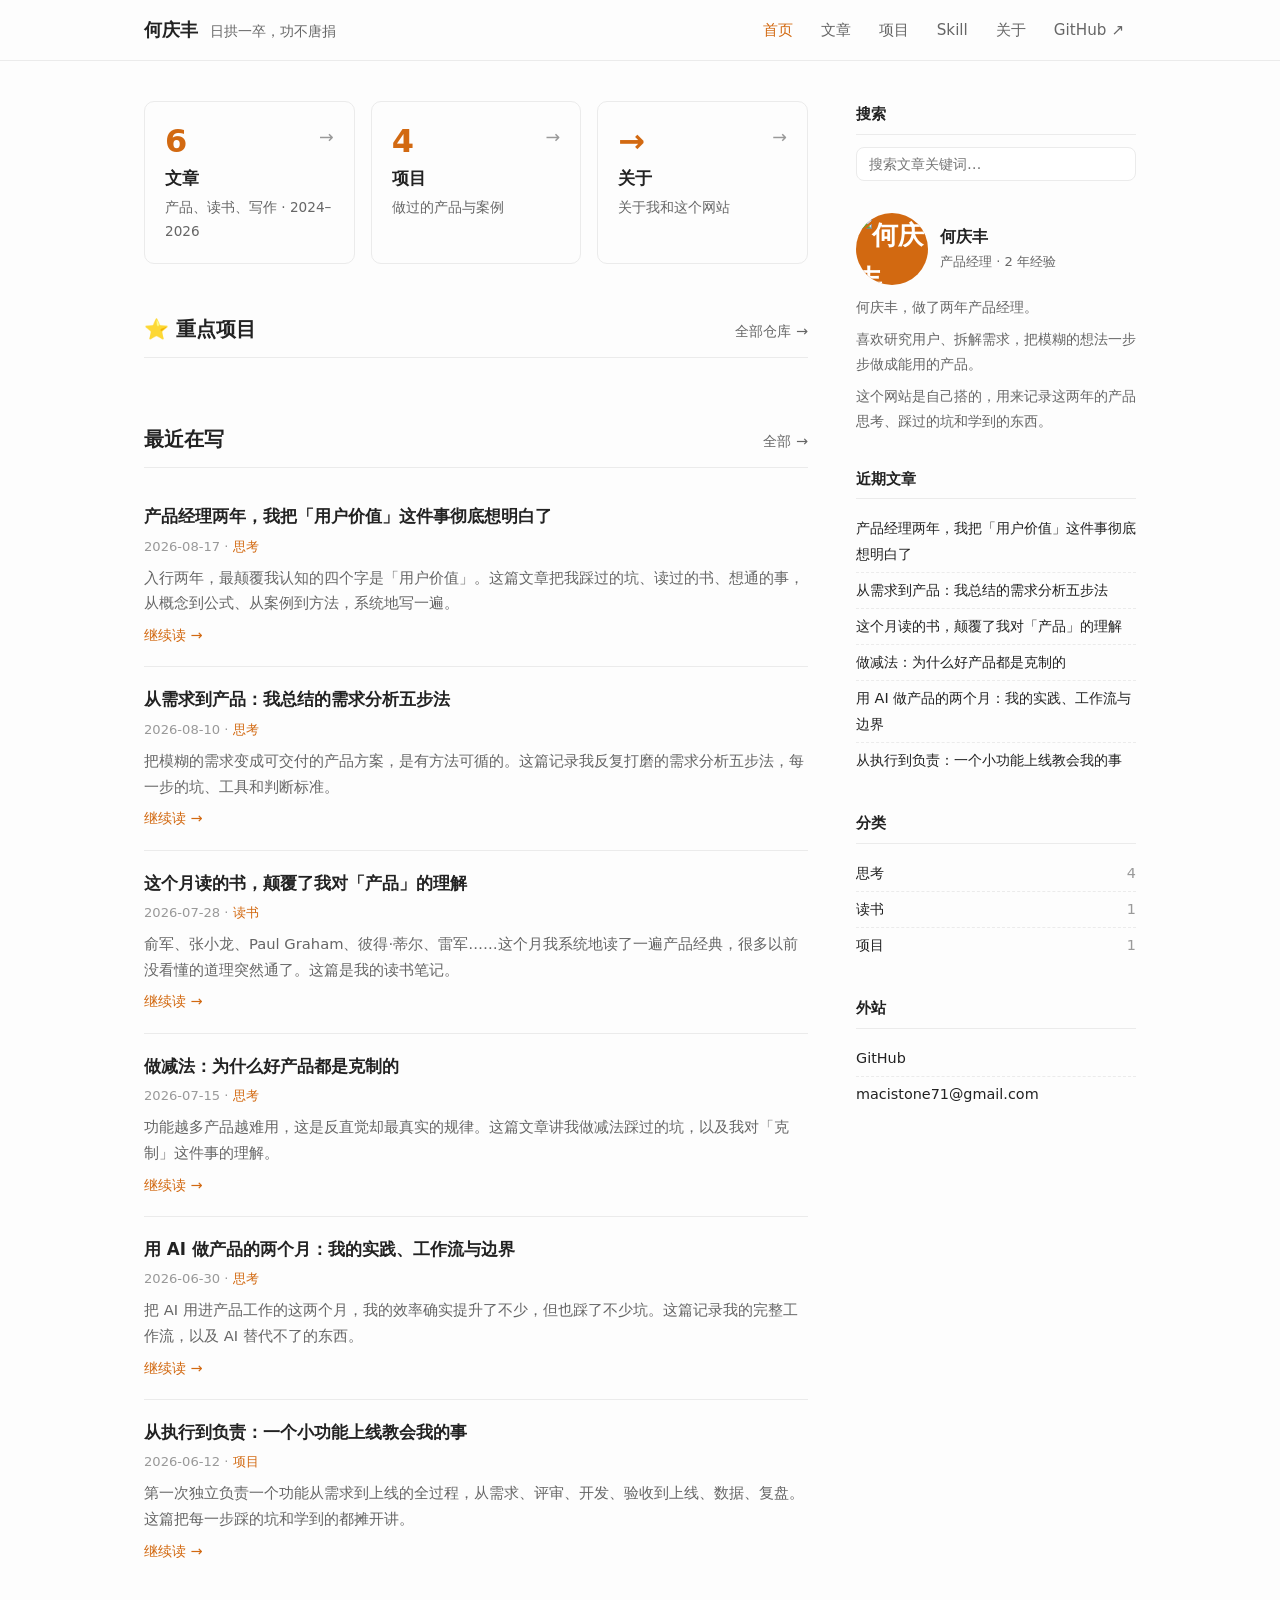
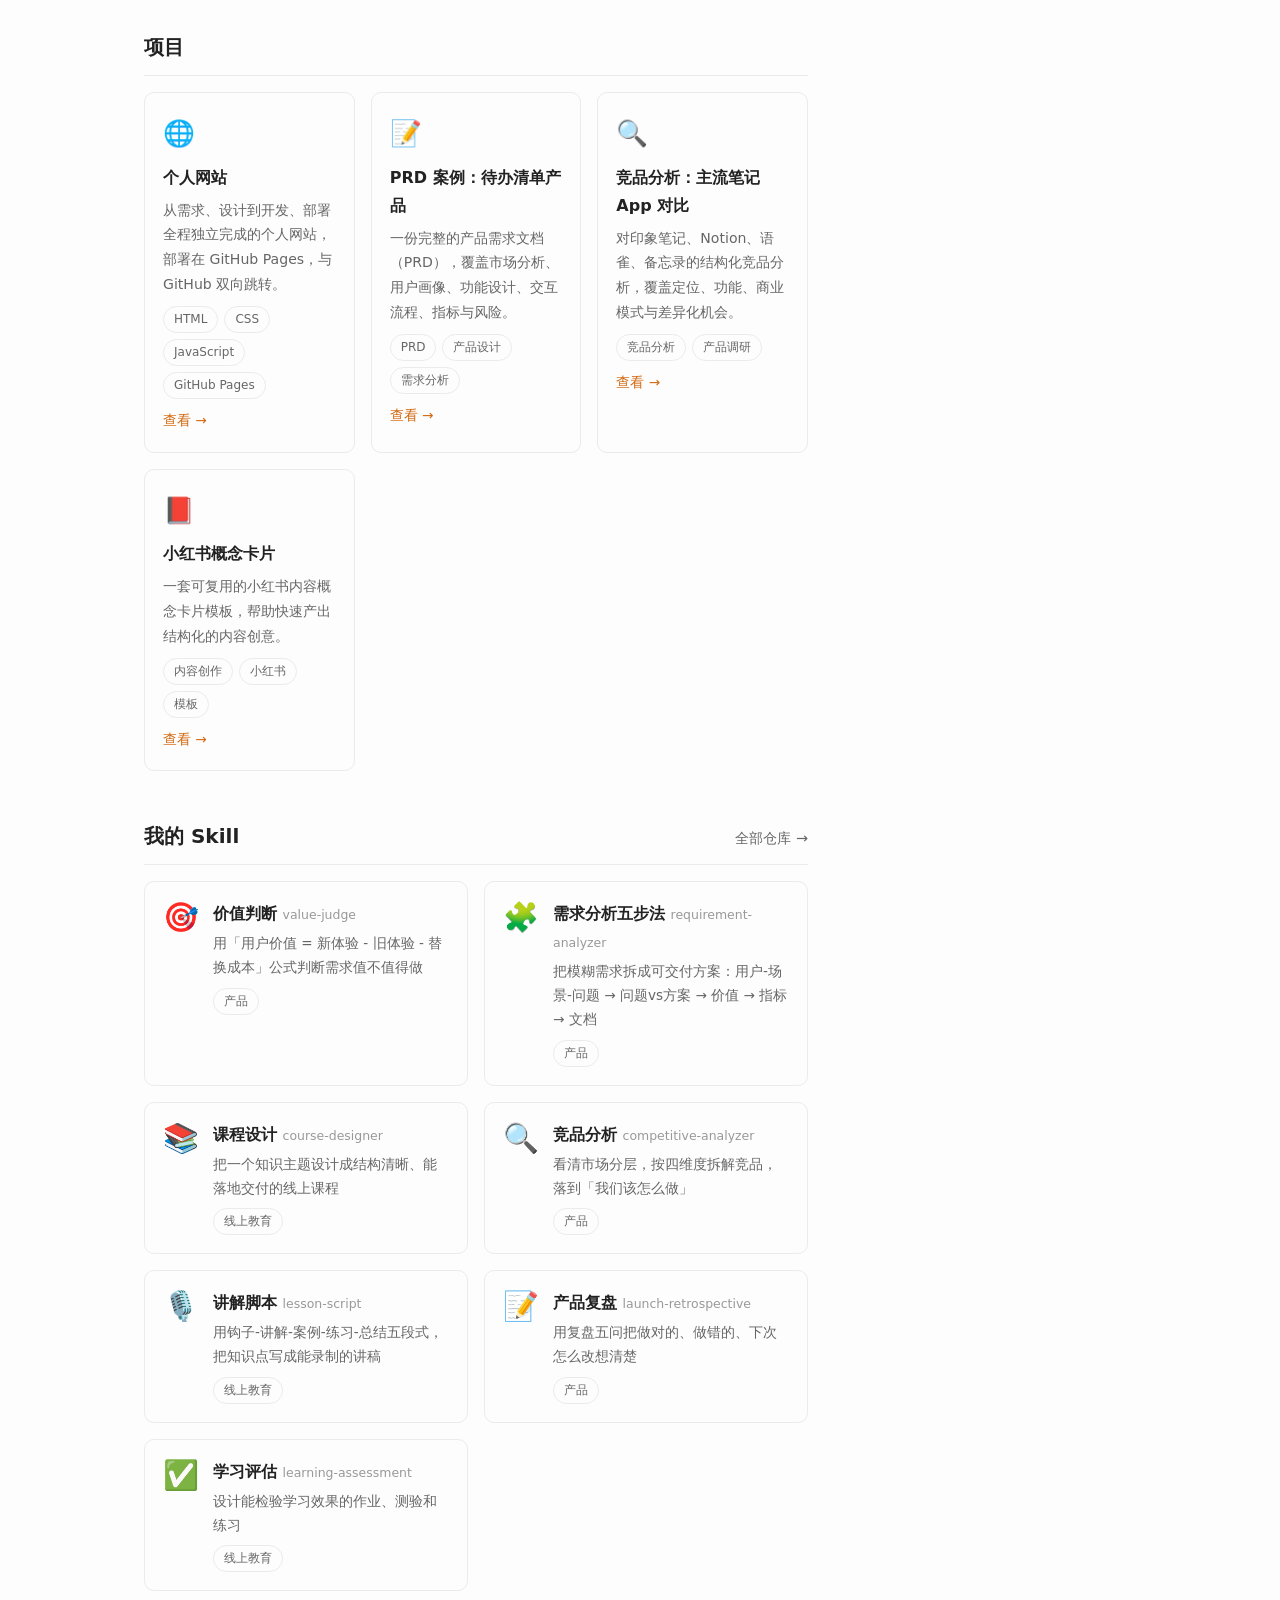
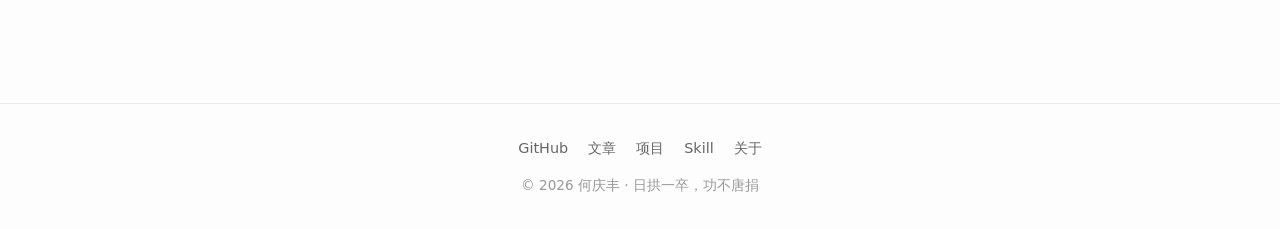
==== index.html @ d311bf93 "feat: 主页新增重点项目区块" ====
<!DOCTYPE html>
<html lang="zh-CN">
<head>
  <meta charset="UTF-8" />
  <meta name="viewport" content="width=device-width, initial-scale=1.0" />
  <title>何庆丰 · 日拱一卒</title>
  <meta name="description" content="何庆丰的个人网站：写作、产品与代码。" />
  <link rel="stylesheet" href="style.css" />
</head>
<body>
  <!-- 顶部 -->
  <header class="header">
    <div class="container header-inner">
      <a href="#home" class="brand">
        <span class="brand-name" id="site-name">何庆丰</span>
        <span class="brand-slogan" id="site-slogan">日拱一卒，功不唐捐</span>
      </a>
      <nav class="nav" id="nav">
        <a href="#home" class="active">首页</a>
        <a href="#writing">文章</a>
        <a href="#projects">项目</a>
        <a href="#skills">Skill</a>
        <a href="#about">关于</a>
        <a href="#" target="_blank" rel="noopener" class="github-link">GitHub ↗</a>
      </nav>
      <button class="menu-toggle" id="menu-toggle" aria-label="打开菜单">
        <span></span><span></span><span></span>
      </button>
    </div>
  </header>

  <!-- 主体 -->
  <div class="container layout" id="home">
    <!-- 主内容 -->
    <main class="main">
      <!-- 高亮卡片 -->
      <div class="highlights" id="highlights-grid"></div>

      <!-- 重点项目 -->
      <section class="block" id="featured">
        <div class="block-head">
          <h2>⭐ 重点项目</h2>
          <a href="https://github.com/macistone71-jpg?tab=repositories" target="_blank" rel="noopener" class="block-more">全部仓库 →</a>
        </div>
        <div class="projects-grid" id="featured-grid"></div>
      </section>

      <!-- 最近在写 -->
      <section class="block" id="writing">
        <div class="block-head">
          <h2>最近在写</h2>
          <a href="#writing" class="block-more">全部 →</a>
        </div>
        <div id="posts-list"></div>
      </section>

      <!-- 项目 -->
      <section class="block" id="projects">
        <div class="block-head">
          <h2>项目</h2>
        </div>
        <div class="projects-grid" id="projects-grid"></div>
      </section>

      <section class="block" id="skills">
        <div class="block-head">
          <h2>我的 Skill</h2>
          <a href="https://github.com/macistone71-jpg?tab=repositories" target="_blank" rel="noopener" class="block-more">全部仓库 →</a>
        </div>
        <div class="skills-grid" id="skills-grid"></div>
      </section>
    </main>

    <!-- 侧边栏 -->
    <aside class="sidebar">
      <div class="widget">
        <h3>搜索</h3>
        <input type="search" id="search-input" class="search-input" placeholder="搜索文章关键词…" />
      </div>

      <div class="widget" id="about">
        <div class="about-head">
          <div class="avatar" id="sidebar-avatar" title="预留头像位置：把照片地址填到 config.js 的 avatar 即可">何</div>
          <div>
            <div class="about-name" id="sidebar-name">何庆丰</div>
            <div class="about-meta" id="about-meta">产品经理 · 2 年经验</div>
          </div>
        </div>
        <div class="about-text" id="sidebar-about"></div>
      </div>

      <div class="widget">
        <h3>近期文章</h3>
        <ul class="link-list" id="recent-posts"></ul>
      </div>

      <div class="widget">
        <h3>分类</h3>
        <ul class="link-list" id="categories"></ul>
      </div>

      <div class="widget">
        <h3>外站</h3>
        <ul class="link-list">
          <li><a href="#" target="_blank" rel="noopener" class="github-link">GitHub</a></li>
          <li><a href="mailto:you@example.com" id="contact-email">邮箱</a></li>
        </ul>
      </div>
    </aside>
  </div>

  <!-- 页脚 -->
  <footer class="footer">
    <div class="container footer-inner">
      <div class="footer-links">
        <a href="#" target="_blank" rel="noopener" class="github-link">GitHub</a>
        <a href="#writing">文章</a>
        <a href="#projects">项目</a>
        <a href="#skills">Skill</a>
        <a href="#about">关于</a>
      </div>
      <p>© <span id="year"></span> <span id="footer-name">何庆丰</span> · <span id="footer-slogan">日拱一卒</span></p>
    </div>
  </footer>

  <!-- 阅读弹窗（文章 / 项目详情） -->
  <div class="modal" id="modal" aria-hidden="true">
    <div class="modal-backdrop" data-close></div>
    <div class="modal-panel" role="dialog" aria-modal="true">
      <button class="modal-close" data-close aria-label="关闭">×</button>
      <div class="modal-body" id="modal-body"></div>
    </div>
  </div>

  <script src="config.js"></script>
  <script src="posts1.js"></script>
  <script src="posts2.js"></script>
  <script src="posts3.js"></script>
  <script src="posts4.js"></script>
  <script src="posts5.js"></script>
  <script src="posts6.js"></script>
  <script src="projects1.js"></script>
  <script src="projects2.js"></script>
  <script src="projects3.js"></script>
  <script src="projects4.js"></script>
  <script src="featured.js"></script>
  <script src="skills.js"></script>
  <script src="script.js"></script>
</body>
</html>
---- style.css ----
/* ===== 基础 =====
   风格参考 rui.juzi.bot：极简白底、橙色强调、系统字体 */
:root {
  --bg: #fdfdfd;
  --text: #222222;
  --text-muted: #666666;
  --text-light: #999999;
  --accent: #d26911; /* 强调橙 */
  --border: #ebebeb;
  --max-width: 1040px;
}

* {
  margin: 0;
  padding: 0;
  box-sizing: border-box;
}

html {
  scroll-behavior: smooth;
}

body {
  font-family: -apple-system, "system-ui", "SF Pro Text", "PingFang SC",
    "Hiragino Sans GB", "Helvetica Neue", "Microsoft YaHei",
    "WenQuanYi Micro Hei", Helvetica, Arial, sans-serif;
  background: var(--bg);
  color: var(--text);
  font-size: 15px;
  line-height: 1.75;
}

a {
  color: var(--text);
  text-decoration: none;
}

a:hover {
  color: var(--accent);
}

.container {
  width: 100%;
  max-width: var(--max-width);
  margin: 0 auto;
  padding: 0 24px;
}

/* ===== 顶部 ===== */
.header {
  border-bottom: 1px solid var(--border);
  background: var(--bg);
  position: sticky;
  top: 0;
  z-index: 100;
}

.header-inner {
  display: flex;
  align-items: center;
  justify-content: space-between;
  height: 60px;
}

.brand {
  display: flex;
  align-items: baseline;
  gap: 12px;
}

.brand-name {
  font-size: 1.15rem;
  font-weight: 700;
  color: var(--text);
}

.brand-slogan {
  font-size: 0.9rem;
  color: var(--text-muted);
}

.nav {
  display: flex;
  gap: 4px;
  align-items: center;
}

.nav a {
  padding: 6px 12px;
  color: var(--text-muted);
  border-radius: 6px;
  font-size: 0.95rem;
}

.nav a:hover,
.nav a.active {
  color: var(--accent);
}

.menu-toggle {
  display: none;
  flex-direction: column;
  gap: 5px;
  background: none;
  border: none;
  cursor: pointer;
  padding: 6px;
}

.menu-toggle span {
  width: 22px;
  height: 2px;
  background: var(--text);
  border-radius: 2px;
}

/* ===== 布局 ===== */
.layout {
  display: grid;
  grid-template-columns: 1fr 280px;
  gap: 48px;
  padding-top: 40px;
  padding-bottom: 64px;
}

/* ===== 高亮卡片 ===== */
.highlights {
  display: grid;
  grid-template-columns: repeat(3, 1fr);
  gap: 16px;
  margin-bottom: 48px;
}

.highlight-card {
  display: block;
  border: 1px solid var(--border);
  border-radius: 10px;
  padding: 20px;
  transition: all 0.2s ease;
}

.highlight-card:hover {
  border-color: var(--accent);
  transform: translateY(-3px);
}

.highlight-num {
  font-size: 2rem;
  font-weight: 700;
  color: var(--accent);
  line-height: 1.2;
}

.highlight-card h3 {
  font-size: 1.05rem;
  font-weight: 600;
  margin: 4px 0 2px;
}

.highlight-card p {
  font-size: 0.85rem;
  color: var(--text-muted);
}

.highlight-arrow {
  float: right;
  color: var(--text-light);
  font-size: 1.1rem;
}

/* ===== 板块 ===== */
.block {
  margin-bottom: 48px;
}

.block-head {
  display: flex;
  align-items: baseline;
  justify-content: space-between;
  border-bottom: 1px solid var(--border);
  padding-bottom: 10px;
  margin-bottom: 16px;
}

.block-head h2 {
  font-size: 1.25rem;
  font-weight: 700;
}

.block-more {
  font-size: 0.9rem;
  color: var(--text-muted);
}

.block-more:hover {
  color: var(--accent);
}

/* ===== 文章列表 ===== */
.post-item {
  padding: 18px 0;
  border-bottom: 1px solid var(--border);
}

.post-item:last-child {
  border-bottom: none;
}

.post-title {
  font-size: 1.05rem;
  font-weight: 600;
  color: var(--text);
}

.post-title a:hover {
  color: var(--accent);
}

.post-meta {
  font-size: 0.82rem;
  color: var(--text-light);
  margin: 4px 0 6px;
}

.post-meta .post-cat {
  color: var(--accent);
}

.post-excerpt {
  color: var(--text-muted);
  font-size: 0.92rem;
  margin-bottom: 6px;
}

.post-more {
  font-size: 0.9rem;
  color: var(--accent);
}

/* ===== 项目 ===== */
.projects-grid {
  display: grid;
  grid-template-columns: repeat(auto-fit, minmax(200px, 1fr));
  gap: 16px;
}

.project-card {
  border: 1px solid var(--border);
  border-radius: 10px;
  padding: 18px;
  transition: all 0.2s ease;
}

.project-card:hover {
  border-color: var(--accent);
  transform: translateY(-3px);
}

.project-icon {
  font-size: 1.6rem;
}

.project-card h3 {
  font-size: 1rem;
  font-weight: 600;
  margin: 8px 0 6px;
}

.project-card p {
  font-size: 0.88rem;
  color: var(--text-muted);
  margin-bottom: 10px;
}

.project-tags {
  display: flex;
  gap: 6px;
  flex-wrap: wrap;
}

.tag {
  font-size: 0.75rem;
  padding: 2px 10px;
  border: 1px solid var(--border);
  border-radius: 999px;
  color: var(--text-muted);
}

.project-link {
  font-size: 0.85rem;
  color: var(--accent);
  margin-top: 10px;
  display: inline-block;
}

/* ===== Skills ===== */
.skills-grid {
  display: grid;
  grid-template-columns: repeat(auto-fit, minmax(280px, 1fr));
  gap: 16px;
}

.skill-card {
  display: flex;
  gap: 14px;
  border: 1px solid var(--border);
  border-radius: 10px;
  padding: 18px;
  transition: all 0.2s ease;
}

.skill-card:hover {
  border-color: var(--accent);
  transform: translateY(-3px);
}

.skill-icon {
  font-size: 1.8rem;
  flex-shrink: 0;
  line-height: 1.2;
}

.skill-info {
  flex: 1;
  min-width: 0;
}

.skill-name {
  font-weight: 600;
  font-size: 1rem;
}

.skill-en {
  font-size: 0.78rem;
  color: var(--text-light);
  font-weight: 400;
}

.skill-desc {
  font-size: 0.85rem;
  color: var(--text-muted);
  margin: 4px 0 8px;
}

.skill-tags {
  display: flex;
}

/* ===== 侧边栏 ===== */
.sidebar {
  font-size: 0.9rem;
}

.widget {
  margin-bottom: 32px;
}

.widget h3 {
  font-size: 0.95rem;
  font-weight: 700;
  margin-bottom: 12px;
  padding-bottom: 6px;
  border-bottom: 1px solid var(--border);
}

.search-input {
  width: 100%;
  padding: 8px 12px;
  border: 1px solid var(--border);
  border-radius: 8px;
  font-size: 0.9rem;
  font-family: inherit;
  color: var(--text);
  background: #fff;
}

.search-input:focus {
  outline: none;
  border-color: var(--accent);
}

.about-head {
  display: flex;
  align-items: center;
  gap: 12px;
  margin-bottom: 10px;
}

.avatar {
  width: 72px;
  height: 72px;
  border-radius: 50%;
  background: var(--accent);
  color: #fff;
  display: flex;
  align-items: center;
  justify-content: center;
  font-size: 1.6rem;
  font-weight: 700;
  overflow: hidden;
  flex-shrink: 0;
}

/* 头像占位（未上传照片时） */
.avatar.avatar-placeholder {
  background: transparent;
  color: var(--accent);
  border: 2px dashed var(--accent);
}

.avatar img {
  width: 100%;
  height: 100%;
  object-fit: cover;
}

.about-name {
  font-weight: 700;
  font-size: 1rem;
}

.about-meta {
  font-size: 0.82rem;
  color: var(--text-muted);
}

.about-text p {
  margin-bottom: 8px;
  color: var(--text-muted);
  font-size: 0.88rem;
}

.link-list {
  list-style: none;
}

.link-list li {
  padding: 5px 0;
  border-bottom: 1px dashed var(--border);
}

.link-list li:last-child {
  border-bottom: none;
}

.link-list a {
  color: var(--text);
  font-size: 0.9rem;
  display: flex;
  justify-content: space-between;
  gap: 8px;
}

.link-list a:hover {
  color: var(--accent);
}

.link-list .count {
  color: var(--text-light);
}

/* ===== 页脚 ===== */
.footer {
  border-top: 1px solid var(--border);
  padding: 32px 0;
  background: var(--bg);
}

.footer-inner {
  text-align: center;
}

.footer-links {
  display: flex;
  justify-content: center;
  gap: 20px;
  margin-bottom: 12px;
}

.footer-links a {
  color: var(--text-muted);
  font-size: 0.9rem;
}

.footer-links a:hover {
  color: var(--accent);
}

.footer p {
  color: var(--text-light);
  font-size: 0.85rem;
}

/* ===== 响应式 ===== */
@media (max-width: 860px) {
  .layout {
    grid-template-columns: 1fr;
    gap: 24px;
  }

  .highlights {
    grid-template-columns: 1fr;
  }

  .nav {
    position: absolute;
    top: 60px;
    left: 0;
    right: 0;
    flex-direction: column;
    align-items: stretch;
    background: #fff;
    border-bottom: 1px solid var(--border);
    padding: 12px 24px;
    display: none;
  }

  .nav.open {
    display: flex;
  }

  .menu-toggle {
    display: flex;
  }
}

/* ===== 阅读弹窗（文章 / 项目详情） ===== */
.modal {
  position: fixed;
  inset: 0;
  z-index: 200;
  display: flex;
  align-items: center;
  justify-content: center;
  padding: 20px;
  opacity: 0;
  visibility: hidden;
  transition: opacity 0.2s ease, visibility 0.2s ease;
}

.modal.open {
  opacity: 1;
  visibility: visible;
}

.modal-backdrop {
  position: absolute;
  inset: 0;
  background: rgba(0, 0, 0, 0.5);
}

.modal-panel {
  position: relative;
  background: #fff;
  border-radius: 12px;
  width: 100%;
  max-width: 680px;
  max-height: 85vh;
  overflow-y: auto;
  padding: 40px 44px;
  box-shadow: 0 20px 60px rgba(0, 0, 0, 0.2);
  transform: translateY(16px);
  transition: transform 0.2s ease;
}

.modal.open .modal-panel {
  transform: translateY(0);
}

.modal-close {
  position: absolute;
  top: 12px;
  right: 16px;
  border: none;
  background: none;
  font-size: 1.8rem;
  line-height: 1;
  color: var(--text-light);
  cursor: pointer;
  padding: 4px 8px;
}

.modal-close:hover {
  color: var(--accent);
}

/* 文章正文排版 */
.article-meta {
  font-size: 0.85rem;
  color: var(--text-light);
  margin-bottom: 8px;
}

.article-meta .post-cat {
  color: var(--accent);
}

.article-title {
  font-size: 1.5rem;
  font-weight: 700;
  line-height: 1.4;
  margin-bottom: 24px;
}

.article-content p {
  margin-bottom: 16px;
  color: var(--text);
}

.article-content .article-h2 {
  font-size: 1.15rem;
  font-weight: 700;
  margin: 28px 0 12px;
}

.article-content .article-list {
  margin: 0 0 16px;
  padding-left: 20px;
}

.article-content .article-list li {
  margin-bottom: 8px;
}

.article-content .article-quote {
  margin: 20px 0;
  padding: 12px 18px;
  border-left: 3px solid var(--accent);
  background: #faf6f2;
  color: var(--text-muted);
  font-style: italic;
}

.article-cta {
  display: inline-block;
  margin-top: 8px;
  padding: 10px 20px;
  background: var(--accent);
  color: #fff;
  border-radius: 8px;
  font-size: 0.9rem;
  font-weight: 600;
}

.article-cta:hover {
  background: #b85a0e;
  color: #fff;
}

@media (max-width: 640px) {
  .modal-panel {
    padding: 28px 22px;
    max-height: 90vh;
  }

  .article-title {
    font-size: 1.25rem;
  }
}
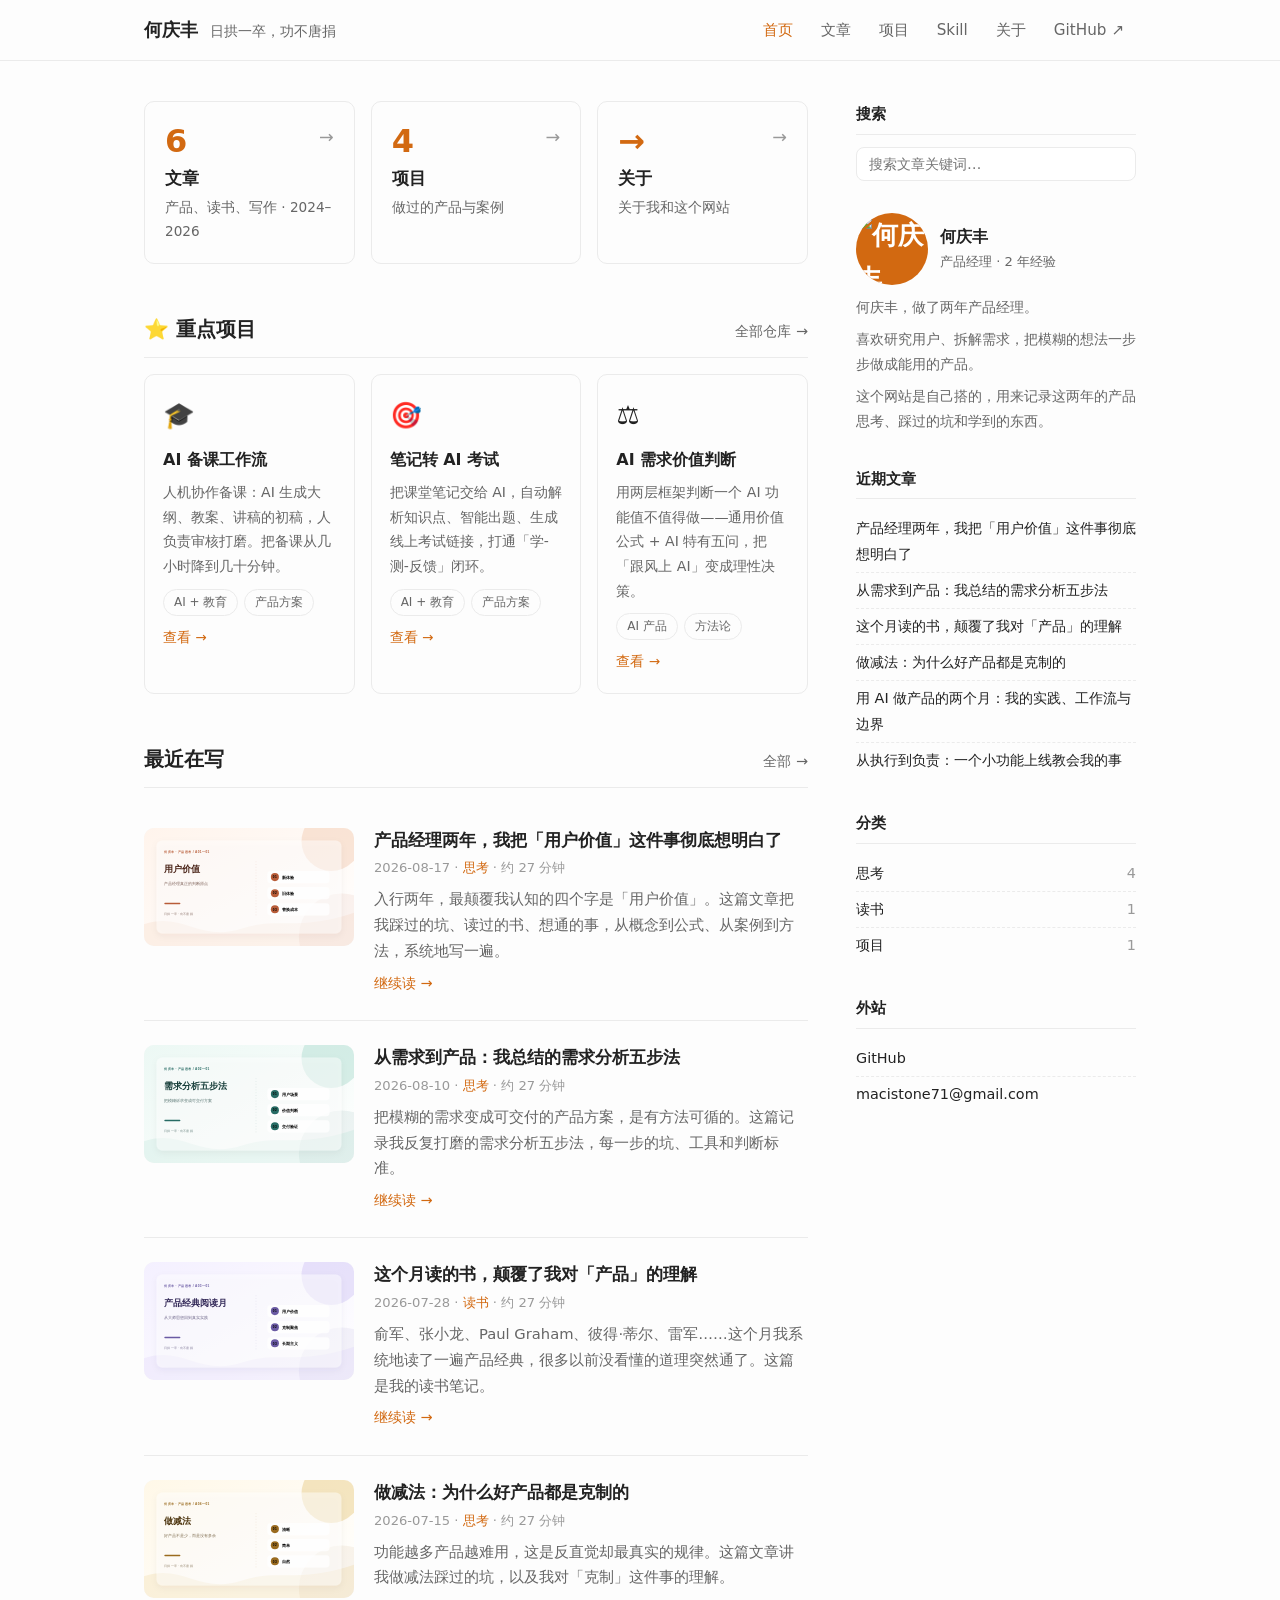
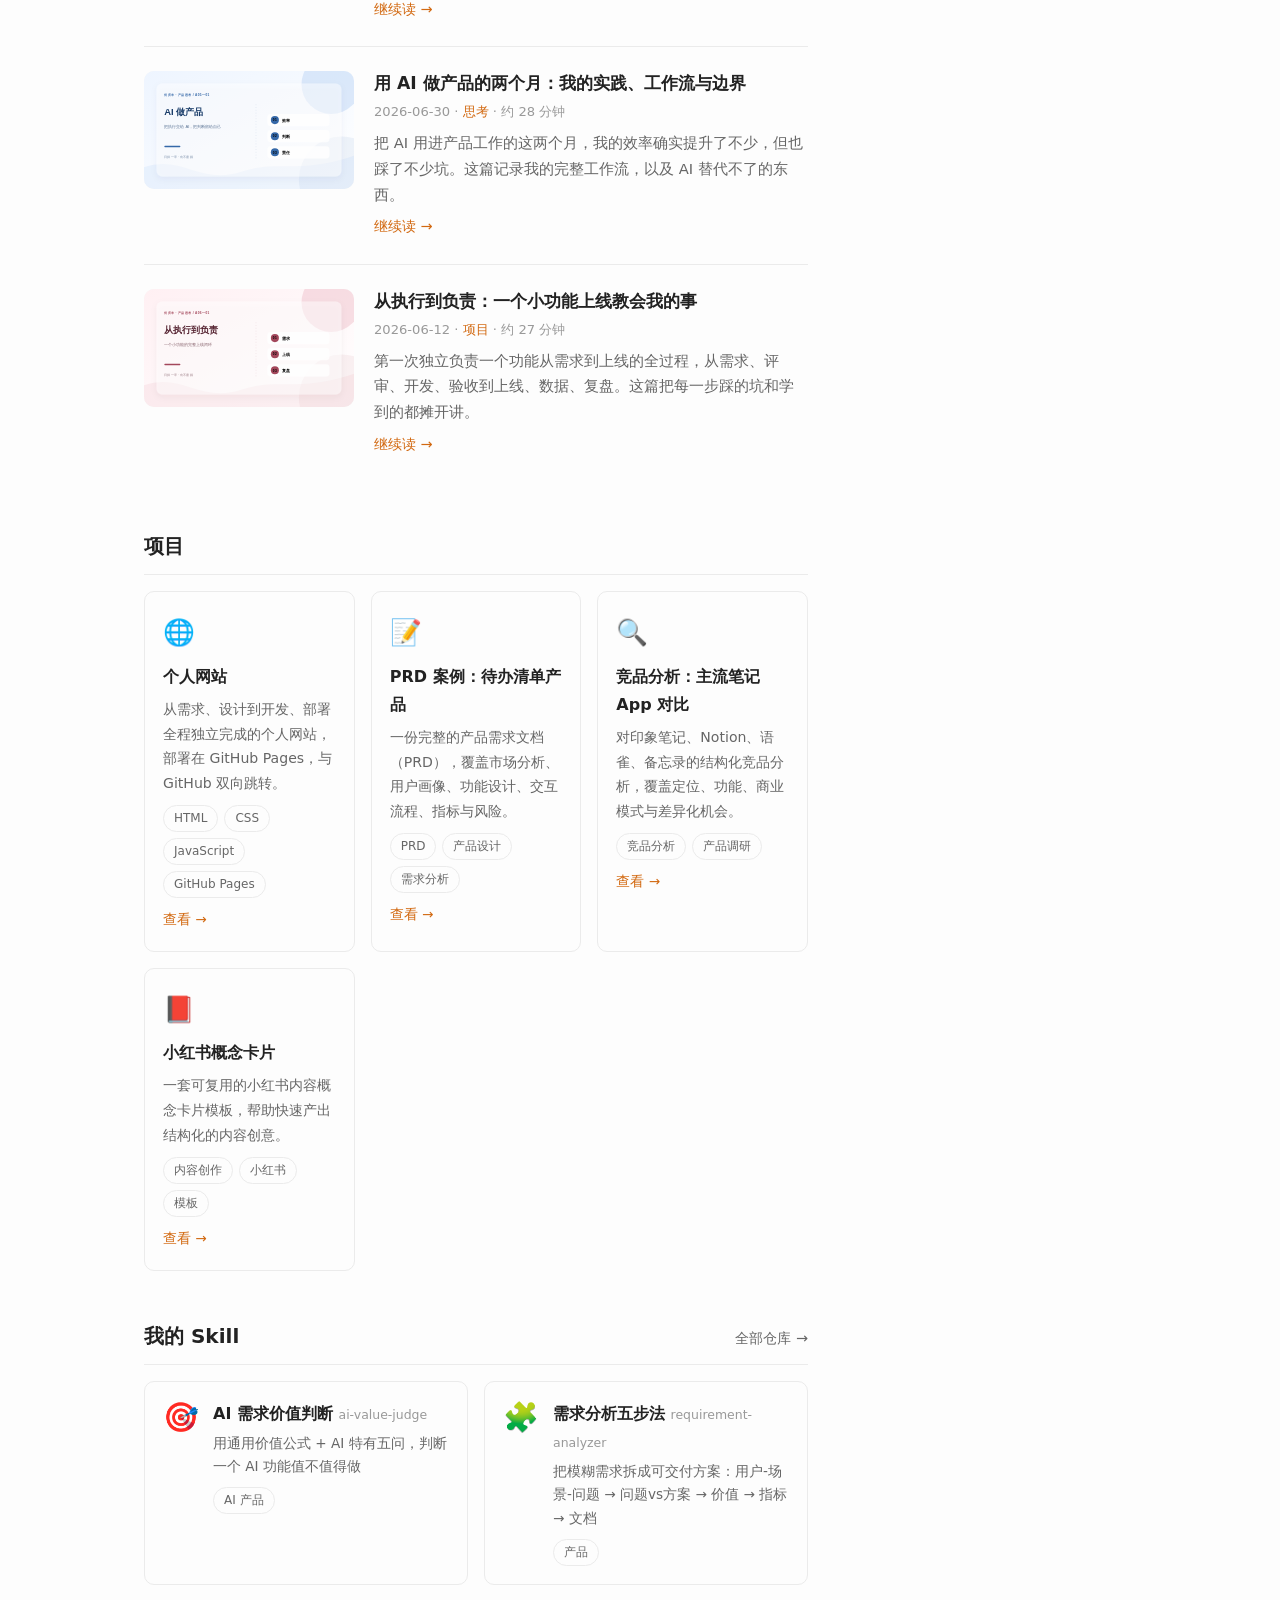
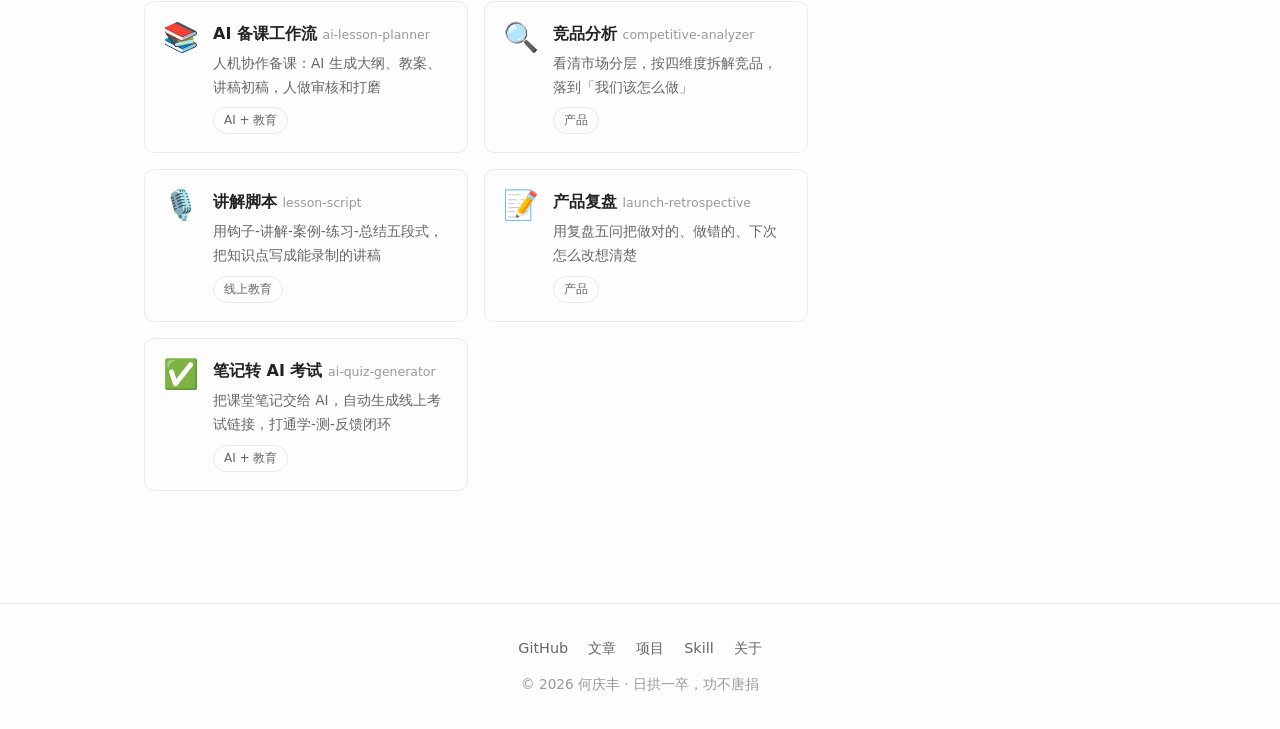
==== commit 64c7d087: "feat: add WeChat-style article layout and illustrations" ====
--- a/index.html
+++ b/index.html
@@ -4,7 +4,11 @@
   <meta charset="UTF-8" />
   <meta name="viewport" content="width=device-width, initial-scale=1.0" />
   <title>何庆丰 · 日拱一卒</title>
-  <meta name="description" content="何庆丰的个人网站：写作、产品与代码。" />
+  <meta name="description" content="何庆丰的个人网站：记录产品思考、AI 实践与项目复盘。" />
+  <meta property="og:type" content="website" />
+  <meta property="og:title" content="何庆丰 · 产品思考与实践" />
+  <meta property="og:description" content="记录产品思考、AI 实践与项目复盘。" />
+  <meta name="theme-color" content="#d26911" />
   <link rel="stylesheet" href="style.css" />
 </head>
 <body>
@@ -126,8 +130,9 @@
   <!-- 阅读弹窗（文章 / 项目详情） -->
   <div class="modal" id="modal" aria-hidden="true">
     <div class="modal-backdrop" data-close></div>
-    <div class="modal-panel" role="dialog" aria-modal="true">
-      <button class="modal-close" data-close aria-label="关闭">×</button>
+    <div class="modal-panel" role="dialog" aria-modal="true" aria-labelledby="article-dialog-title" tabindex="-1">
+      <div class="reading-progress" id="reading-progress" aria-hidden="true"></div>
+      <button class="modal-close" data-close aria-label="关闭文章">×</button>
       <div class="modal-body" id="modal-body"></div>
     </div>
   </div>
@@ -139,6 +144,7 @@
   <script src="posts4.js"></script>
   <script src="posts5.js"></script>
   <script src="posts6.js"></script>
+  <script src="visuals.js"></script>
   <script src="projects1.js"></script>
   <script src="projects2.js"></script>
   <script src="projects3.js"></script>
--- a/style.css
+++ b/style.css
@@ -198,7 +198,10 @@
 
 /* ===== 文章列表 ===== */
 .post-item {
-  padding: 18px 0;
+  display: grid;
+  grid-template-columns: 210px minmax(0, 1fr);
+  gap: 20px;
+  padding: 24px 0;
   border-bottom: 1px solid var(--border);
 }
 
@@ -206,9 +209,30 @@
   border-bottom: none;
 }
 
+.post-cover-link {
+  display: block;
+  align-self: start;
+  overflow: hidden;
+  border-radius: 10px;
+  background: #f5f5f5;
+}
+
+.post-cover {
+  display: block;
+  width: 100%;
+  aspect-ratio: 16 / 9;
+  object-fit: cover;
+  transition: transform 0.25s ease;
+}
+
+.post-cover-link:hover .post-cover {
+  transform: scale(1.025);
+}
+
 .post-title {
-  font-size: 1.05rem;
-  font-weight: 600;
+  font-size: 1.08rem;
+  line-height: 1.5;
+  font-weight: 650;
   color: var(--text);
 }
 
@@ -522,6 +546,10 @@
   .menu-toggle {
     display: flex;
   }
+
+  .post-item {
+    grid-template-columns: 180px minmax(0, 1fr);
+  }
 }
 
 /* ===== 阅读弹窗（文章 / 项目详情） ===== */
@@ -530,9 +558,9 @@
   inset: 0;
   z-index: 200;
   display: flex;
-  align-items: center;
+  align-items: stretch;
   justify-content: center;
-  padding: 20px;
+  padding: 18px;
   opacity: 0;
   visibility: hidden;
   transition: opacity 0.2s ease, visibility 0.2s ease;
@@ -546,89 +574,232 @@
 .modal-backdrop {
   position: absolute;
   inset: 0;
-  background: rgba(0, 0, 0, 0.5);
+  background: rgba(25, 21, 18, 0.58);
+  backdrop-filter: blur(4px);
 }
 
 .modal-panel {
   position: relative;
   background: #fff;
-  border-radius: 12px;
-  width: 100%;
-  max-width: 680px;
-  max-height: 85vh;
+  border-radius: 14px;
+  width: min(100%, 780px);
+  max-height: calc(100vh - 36px);
   overflow-y: auto;
-  padding: 40px 44px;
-  box-shadow: 0 20px 60px rgba(0, 0, 0, 0.2);
+  overscroll-behavior: contain;
+  padding: 52px 70px 72px;
+  box-shadow: 0 24px 80px rgba(0, 0, 0, 0.22);
   transform: translateY(16px);
   transition: transform 0.2s ease;
+  scrollbar-width: thin;
+  outline: none;
 }
 
 .modal.open .modal-panel {
   transform: translateY(0);
 }
 
+.reading-progress {
+  position: sticky;
+  z-index: 3;
+  top: -52px;
+  left: 0;
+  width: 0;
+  height: 3px;
+  margin: -52px 0 49px -70px;
+  background: var(--accent);
+  transition: width 0.08s linear;
+}
+
 .modal-close {
-  position: absolute;
+  position: sticky;
+  z-index: 4;
   top: 12px;
-  right: 16px;
-  border: none;
-  background: none;
-  font-size: 1.8rem;
+  float: right;
+  margin: -38px -52px 0 0;
+  border: 1px solid rgba(0, 0, 0, 0.07);
+  border-radius: 50%;
+  width: 36px;
+  height: 36px;
+  background: rgba(255, 255, 255, 0.92);
+  box-shadow: 0 4px 16px rgba(0, 0, 0, 0.08);
+  font-size: 1.45rem;
   line-height: 1;
   color: var(--text-light);
   cursor: pointer;
-  padding: 4px 8px;
 }
 
 .modal-close:hover {
   color: var(--accent);
 }
 
-/* 文章正文排版 */
-.article-meta {
-  font-size: 0.85rem;
-  color: var(--text-light);
-  margin-bottom: 8px;
-}
-
-.article-meta .post-cat {
-  color: var(--accent);
+/* 公众号式文章正文排版 */
+.wechat-article {
+  max-width: 640px;
+  margin: 0 auto;
+}
+
+.article-head {
+  margin-bottom: 28px;
+}
+
+.article-label {
+  display: inline-block;
+  margin-bottom: 12px;
+  color: var(--accent);
+  font-size: 13px;
+  font-weight: 650;
+  letter-spacing: 0.08em;
 }
 
 .article-title {
-  font-size: 1.5rem;
+  font-size: 28px;
+  font-weight: 750;
+  line-height: 1.38;
+  letter-spacing: -0.02em;
+  color: #1f1f1f;
+  margin-bottom: 16px;
+}
+
+.article-byline {
+  display: flex;
+  align-items: center;
+  flex-wrap: wrap;
+  gap: 6px 14px;
+  color: #9a9a9a;
+  font-size: 14px;
+}
+
+.article-author {
+  color: var(--accent);
+  font-weight: 600;
+}
+
+.article-lead {
+  margin: 26px 0 34px;
+  padding: 17px 19px;
+  border-radius: 3px;
+  background: #f7f7f7;
+  color: #666;
+  font-size: 15px;
+  line-height: 1.85;
+}
+
+.article-content {
+  color: #3f3f3f;
+  font-size: 16.5px;
+  line-height: 2;
+  letter-spacing: 0.025em;
+  text-align: justify;
+  overflow-wrap: anywhere;
+}
+
+.article-content p {
+  margin-bottom: 1.45em;
+  color: #3f3f3f;
+}
+
+.article-content .article-h2 {
+  position: relative;
+  font-size: 20px;
+  line-height: 1.55;
+  font-weight: 750;
+  color: #202020;
+  margin: 2.8em 0 1.15em;
+  padding-left: 14px;
+  text-align: left;
+}
+
+.article-content .article-h2::before {
+  content: "";
+  position: absolute;
+  left: 0;
+  top: 0.22em;
+  bottom: 0.22em;
+  width: 4px;
+  border-radius: 2px;
+  background: var(--accent);
+}
+
+.article-content .article-list {
+  margin: 0 0 1.65em;
+  padding: 18px 22px 10px 42px;
+  border-radius: 4px;
+  background: #faf8f6;
+}
+
+.article-content .article-list li {
+  margin-bottom: 9px;
+  padding-left: 3px;
+}
+
+.article-content .article-list li::marker {
+  color: var(--accent);
   font-weight: 700;
-  line-height: 1.4;
-  margin-bottom: 24px;
-}
-
-.article-content p {
-  margin-bottom: 16px;
-  color: var(--text);
-}
-
-.article-content .article-h2 {
-  font-size: 1.15rem;
-  font-weight: 700;
-  margin: 28px 0 12px;
-}
-
-.article-content .article-list {
-  margin: 0 0 16px;
-  padding-left: 20px;
-}
-
-.article-content .article-list li {
-  margin-bottom: 8px;
 }
 
 .article-content .article-quote {
-  margin: 20px 0;
-  padding: 12px 18px;
-  border-left: 3px solid var(--accent);
+  position: relative;
+  margin: 2em 0;
+  padding: 20px 22px 20px 24px;
+  border-left: 4px solid var(--accent);
   background: #faf6f2;
-  color: var(--text-muted);
-  font-style: italic;
+  color: #666;
+  font-size: 16px;
+  font-style: normal;
+  line-height: 1.85;
+  text-align: left;
+}
+
+.article-figure {
+  margin: 38px 0 34px;
+}
+
+.article-figure img {
+  display: block;
+  width: 100%;
+  height: auto;
+  border-radius: 8px;
+  background: #f6f2ee;
+}
+
+.article-figure figcaption {
+  margin-top: 10px;
+  color: #9a9a9a;
+  font-size: 13px;
+  line-height: 1.6;
+  text-align: center;
+}
+
+.article-hero {
+  margin-top: 0;
+  margin-bottom: 26px;
+}
+
+.article-end {
+  margin-top: 64px;
+  padding-top: 28px;
+  border-top: 1px solid #ededed;
+  text-align: center;
+  color: #999;
+}
+
+.article-end > span {
+  display: block;
+  margin-bottom: 18px;
+  color: var(--accent);
+  font-size: 12px;
+  letter-spacing: 0.32em;
+}
+
+.article-end strong {
+  display: block;
+  color: #333;
+  font-size: 16px;
+}
+
+.article-end p {
+  margin-top: 4px;
+  font-size: 13px;
 }
 
 .article-cta {
@@ -648,12 +819,47 @@
 }
 
 @media (max-width: 640px) {
+  .post-item {
+    grid-template-columns: 1fr;
+    gap: 14px;
+  }
+
+  .post-cover-link {
+    border-radius: 8px;
+  }
+
+  .modal {
+    padding: 0;
+  }
+
   .modal-panel {
-    padding: 28px 22px;
-    max-height: 90vh;
+    width: 100%;
+    max-height: 100vh;
+    min-height: 100vh;
+    border-radius: 0;
+    padding: 46px 22px 60px;
+  }
+
+  .reading-progress {
+    top: -46px;
+    margin: -46px 0 43px -22px;
+  }
+
+  .modal-close {
+    margin: -34px -8px 0 0;
   }
 
   .article-title {
-    font-size: 1.25rem;
-  }
-}
+    font-size: 24px;
+  }
+
+  .article-content {
+    font-size: 16px;
+    line-height: 1.95;
+    letter-spacing: 0.015em;
+  }
+
+  .article-figure {
+    margin: 30px 0 28px;
+  }
+}
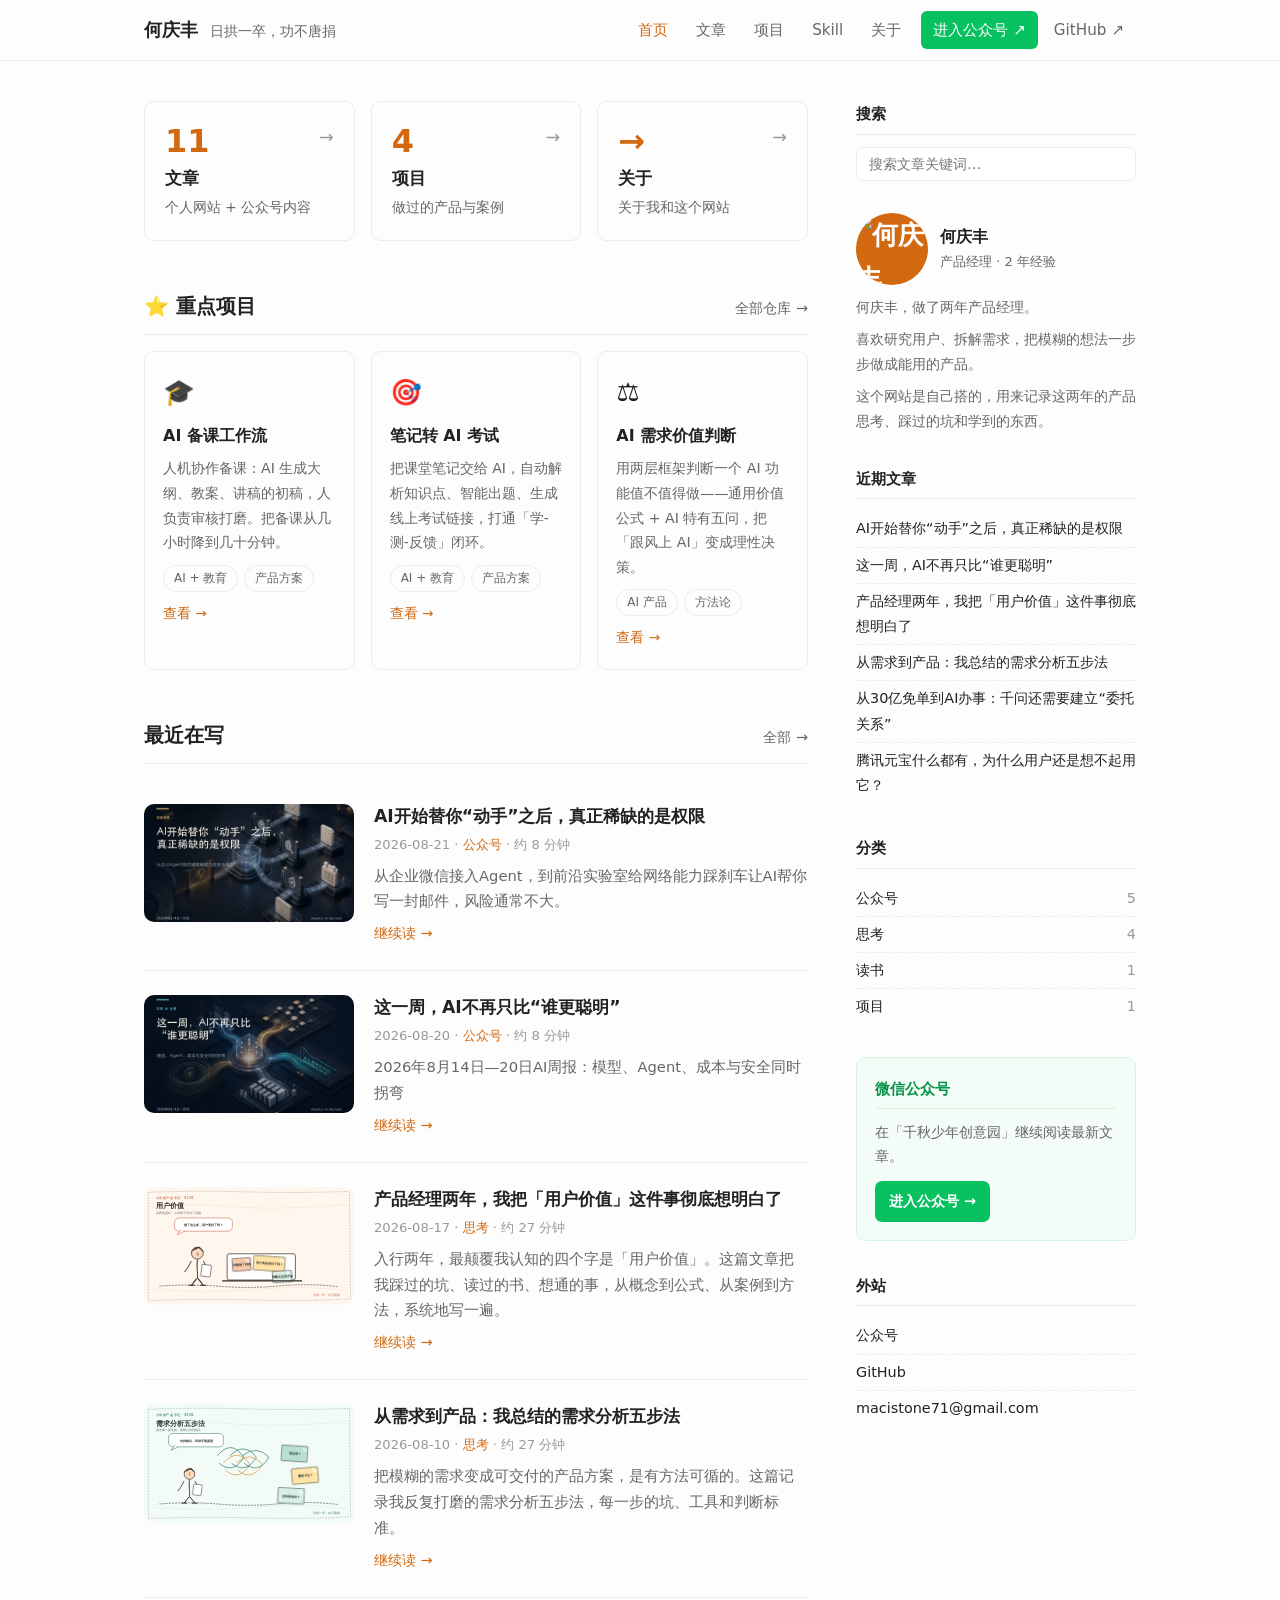
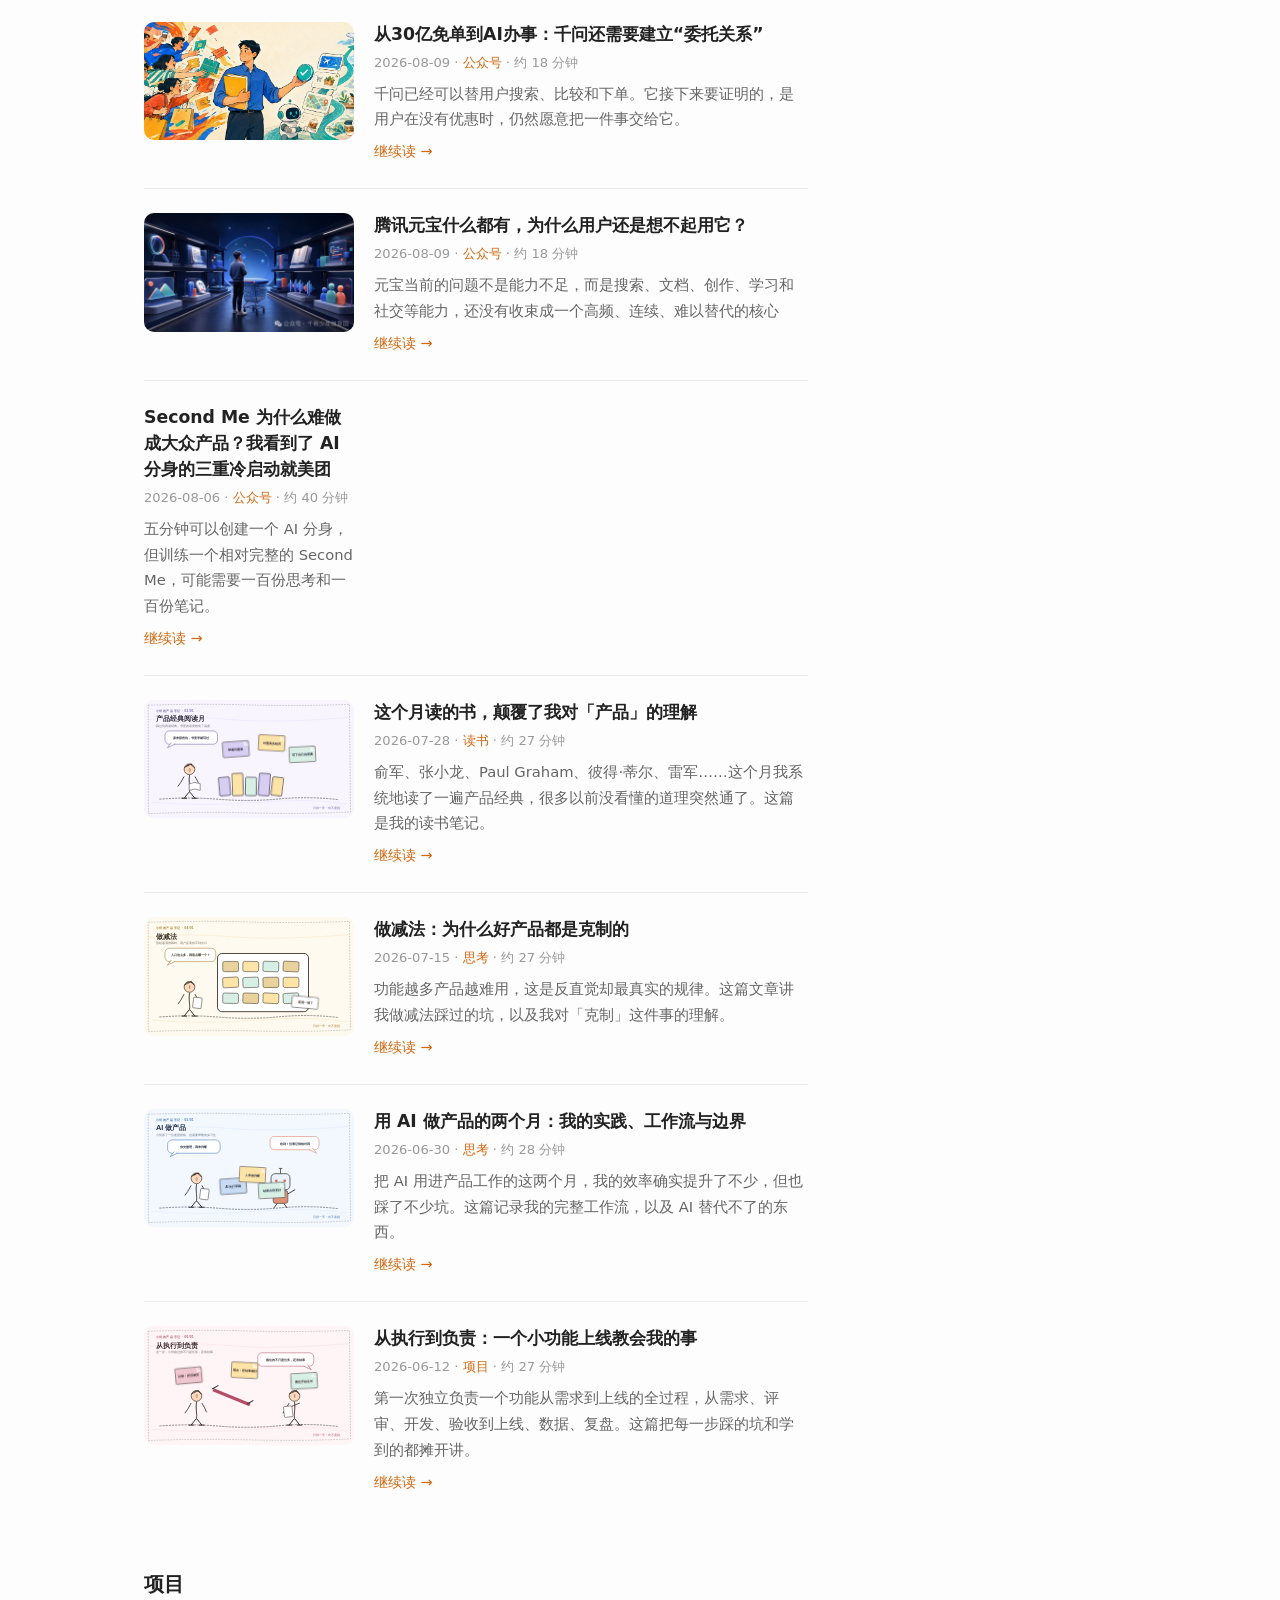
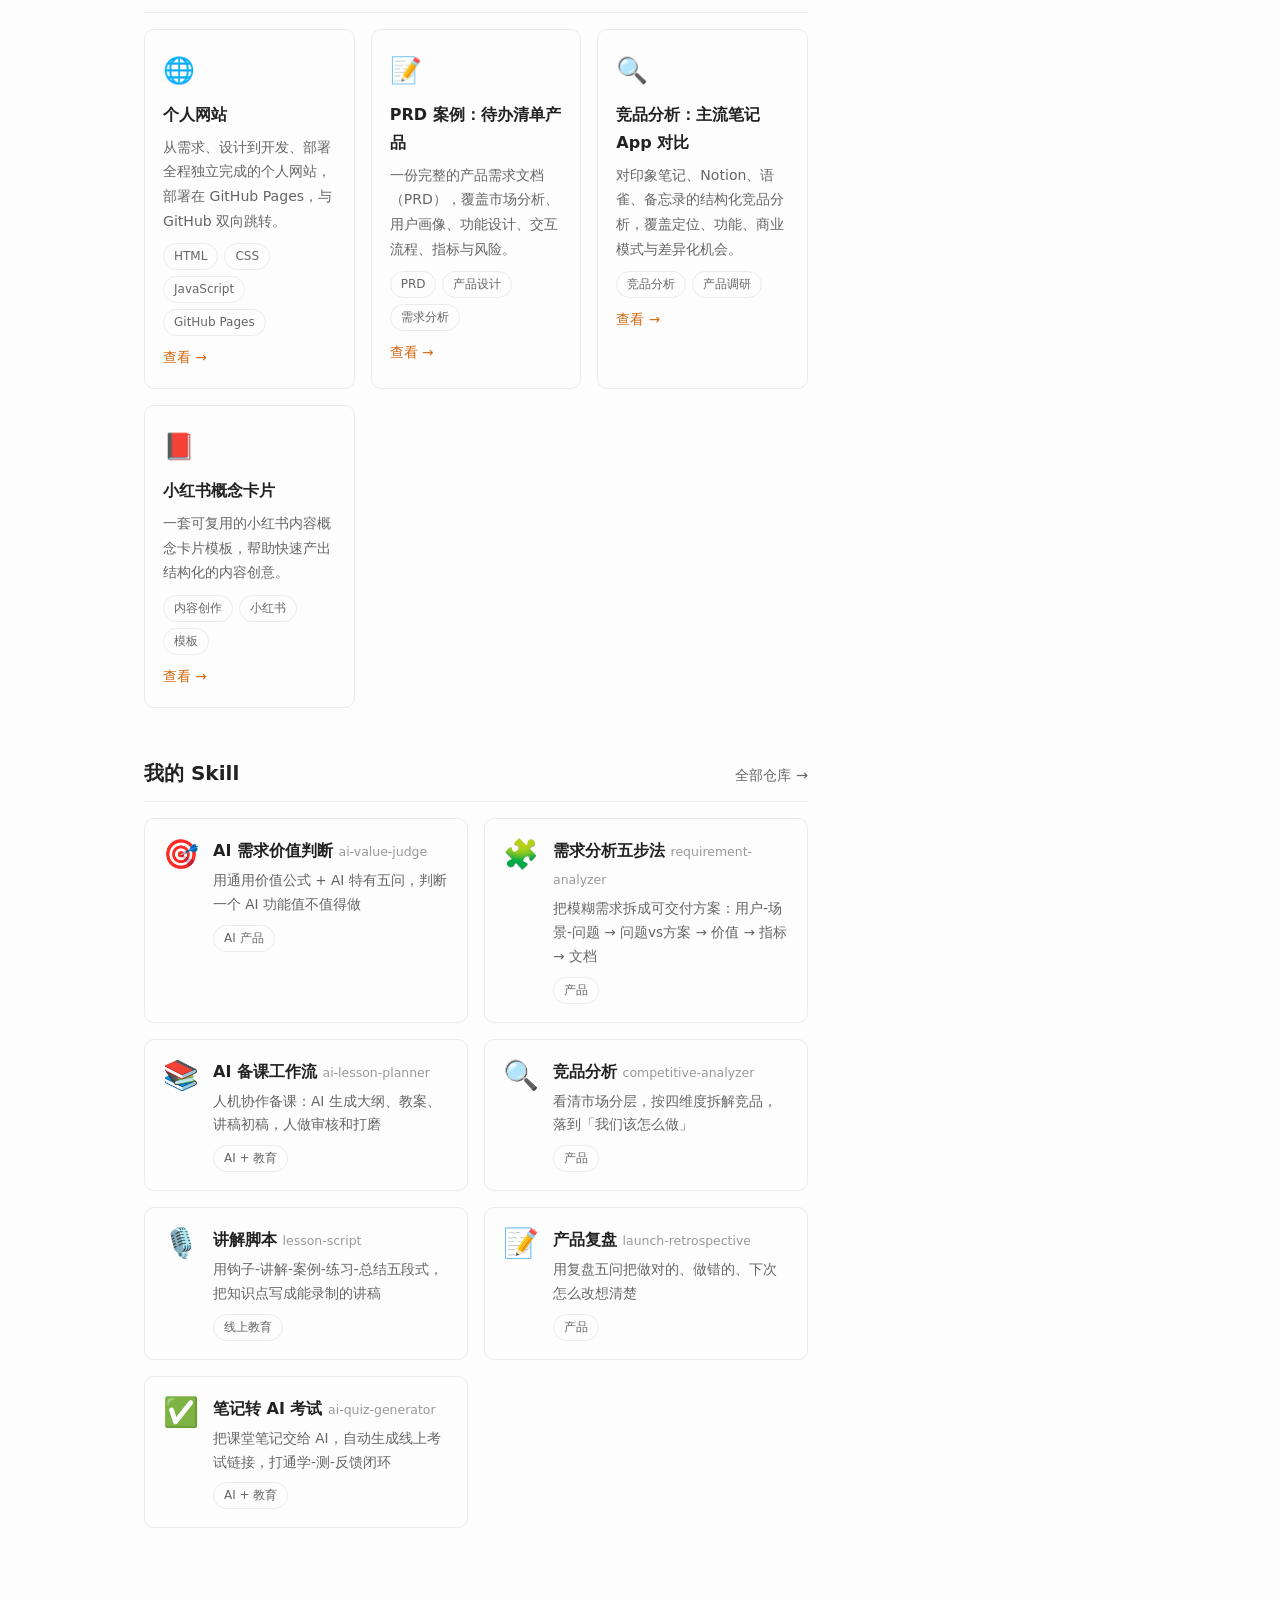
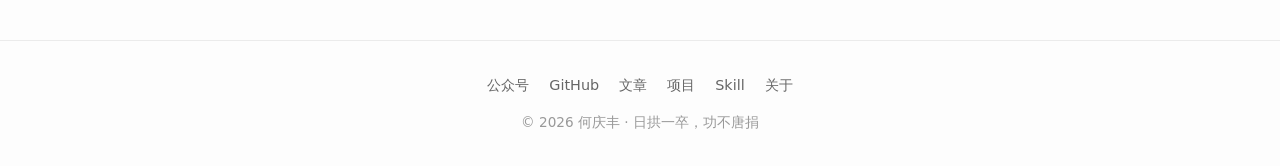
==== commit 0c084fc4: "feat: connect website with WeChat and sync published articles" ====
--- a/index.html
+++ b/index.html
@@ -25,6 +25,7 @@
         <a href="#projects">项目</a>
         <a href="#skills">Skill</a>
         <a href="#about">关于</a>
+        <a href="#" target="_blank" rel="noopener" class="wechat-link nav-wechat">进入公众号 ↗</a>
         <a href="#" target="_blank" rel="noopener" class="github-link">GitHub ↗</a>
       </nav>
       <button class="menu-toggle" id="menu-toggle" aria-label="打开菜单">
@@ -103,9 +104,16 @@
         <ul class="link-list" id="categories"></ul>
       </div>
 
+      <div class="widget wechat-widget">
+        <h3>微信公众号</h3>
+        <p>在「千秋少年创意园」继续阅读最新文章。</p>
+        <a href="#" target="_blank" rel="noopener" class="wechat-link wechat-entry">进入公众号 →</a>
+      </div>
+
       <div class="widget">
         <h3>外站</h3>
         <ul class="link-list">
+          <li><a href="#" target="_blank" rel="noopener" class="wechat-link">公众号</a></li>
           <li><a href="#" target="_blank" rel="noopener" class="github-link">GitHub</a></li>
           <li><a href="mailto:you@example.com" id="contact-email">邮箱</a></li>
         </ul>
@@ -117,6 +125,7 @@
   <footer class="footer">
     <div class="container footer-inner">
       <div class="footer-links">
+        <a href="#" target="_blank" rel="noopener" class="wechat-link">公众号</a>
         <a href="#" target="_blank" rel="noopener" class="github-link">GitHub</a>
         <a href="#writing">文章</a>
         <a href="#projects">项目</a>
@@ -144,6 +153,7 @@
   <script src="posts4.js"></script>
   <script src="posts5.js"></script>
   <script src="posts6.js"></script>
+  <script src="wechat-posts.js"></script>
   <script src="visuals.js"></script>
   <script src="projects1.js"></script>
   <script src="projects2.js"></script>
--- a/style.css
+++ b/style.css
@@ -97,6 +97,17 @@
   color: var(--accent);
 }
 
+.nav .nav-wechat {
+  margin-left: 4px;
+  color: #fff;
+  background: #07c160;
+}
+
+.nav .nav-wechat:hover {
+  color: #fff;
+  background: #06ad56;
+}
+
 .menu-toggle {
   display: none;
   flex-direction: column;
@@ -385,6 +396,38 @@
   margin-bottom: 12px;
   padding-bottom: 6px;
   border-bottom: 1px solid var(--border);
+}
+
+.wechat-widget {
+  padding: 18px;
+  border: 1px solid #d9f3e3;
+  border-radius: 10px;
+  background: #f4fcf7;
+}
+
+.wechat-widget h3 {
+  color: #079447;
+  border-bottom-color: #d9f3e3;
+}
+
+.wechat-widget p {
+  margin-bottom: 12px;
+  color: var(--text-muted);
+  line-height: 1.65;
+}
+
+.wechat-entry {
+  display: inline-block;
+  padding: 8px 14px;
+  border-radius: 7px;
+  color: #fff;
+  background: #07c160;
+  font-weight: 650;
+}
+
+.wechat-entry:hover {
+  color: #fff;
+  background: #06ad56;
 }
 
 .search-input {
@@ -818,6 +861,23 @@
   color: #fff;
 }
 
+.article-source {
+  display: inline-flex;
+  align-items: center;
+  margin-top: 24px;
+  padding: 10px 16px;
+  border: 1px solid #bfe9d0;
+  border-radius: 8px;
+  color: #079447;
+  background: #f4fcf7;
+  font-weight: 650;
+}
+
+.article-source:hover {
+  color: #067a3b;
+  border-color: #8bd4a9;
+}
+
 @media (max-width: 640px) {
   .post-item {
     grid-template-columns: 1fr;
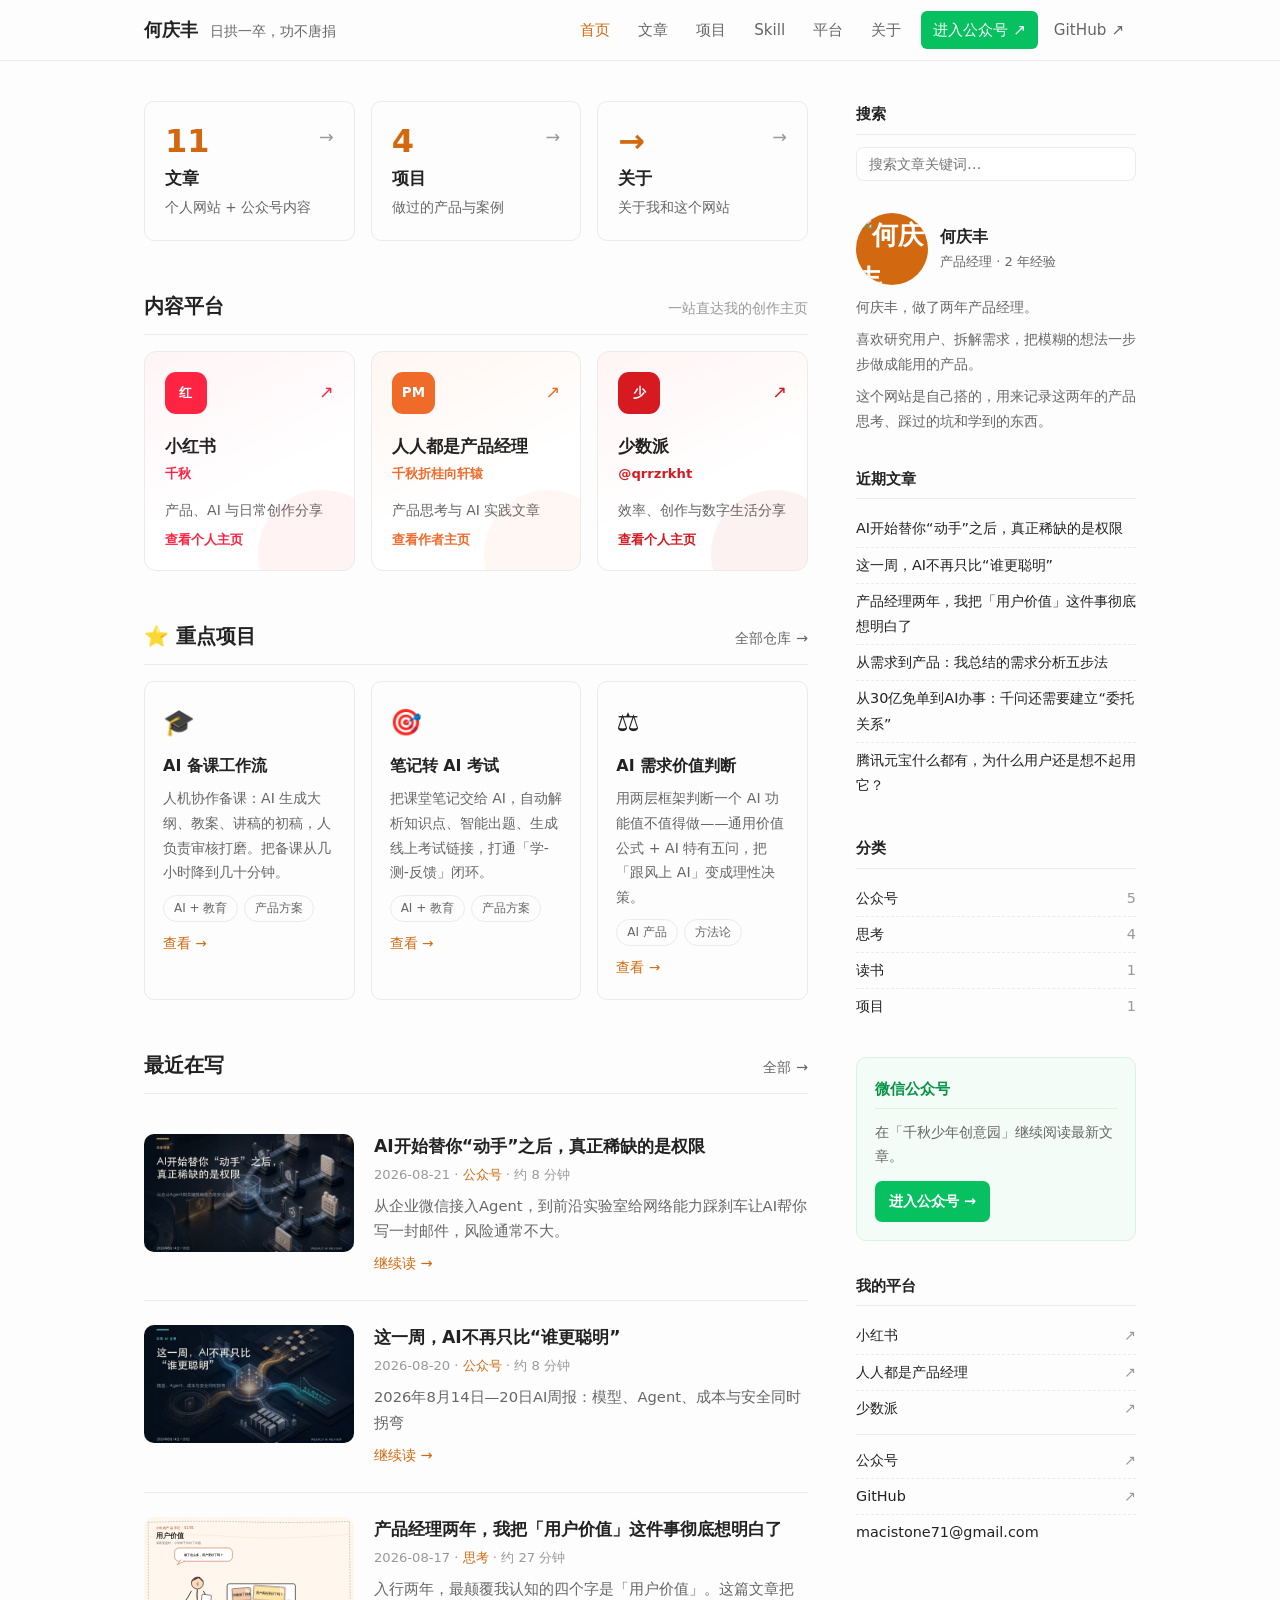
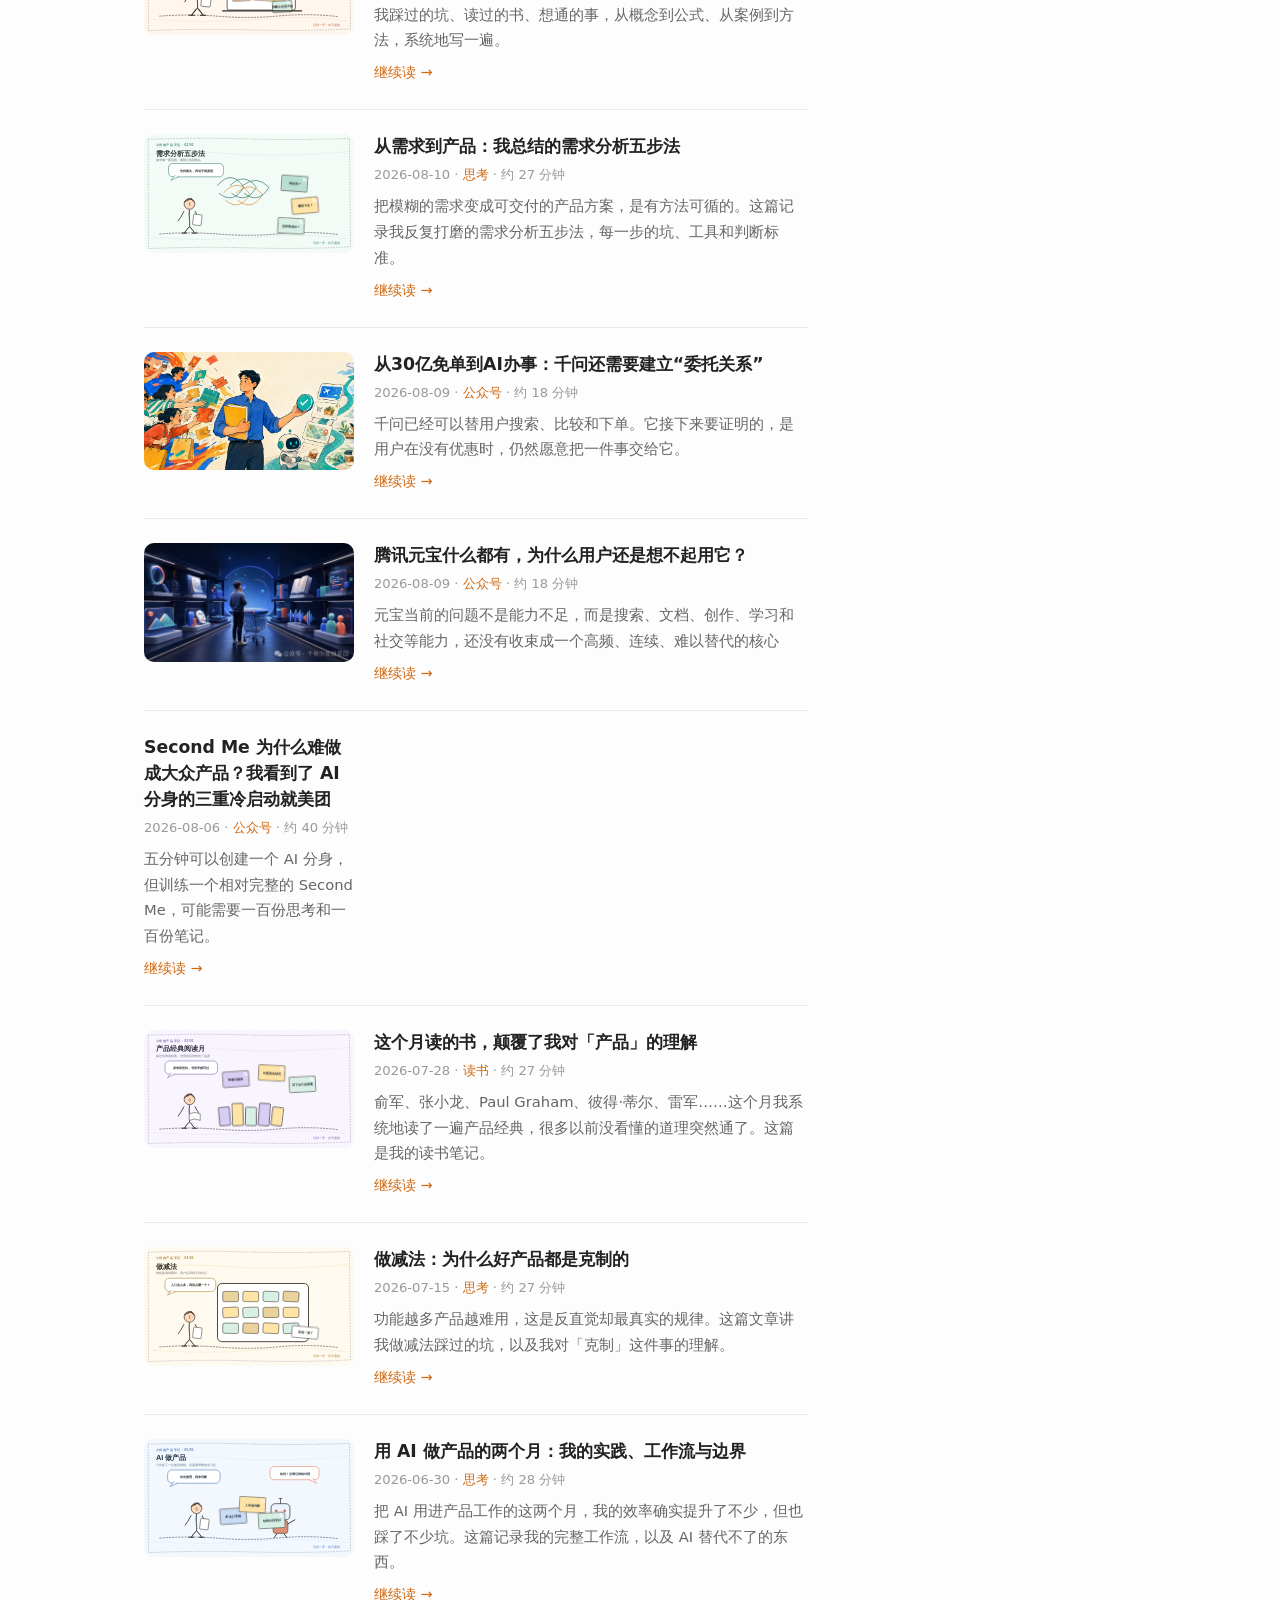
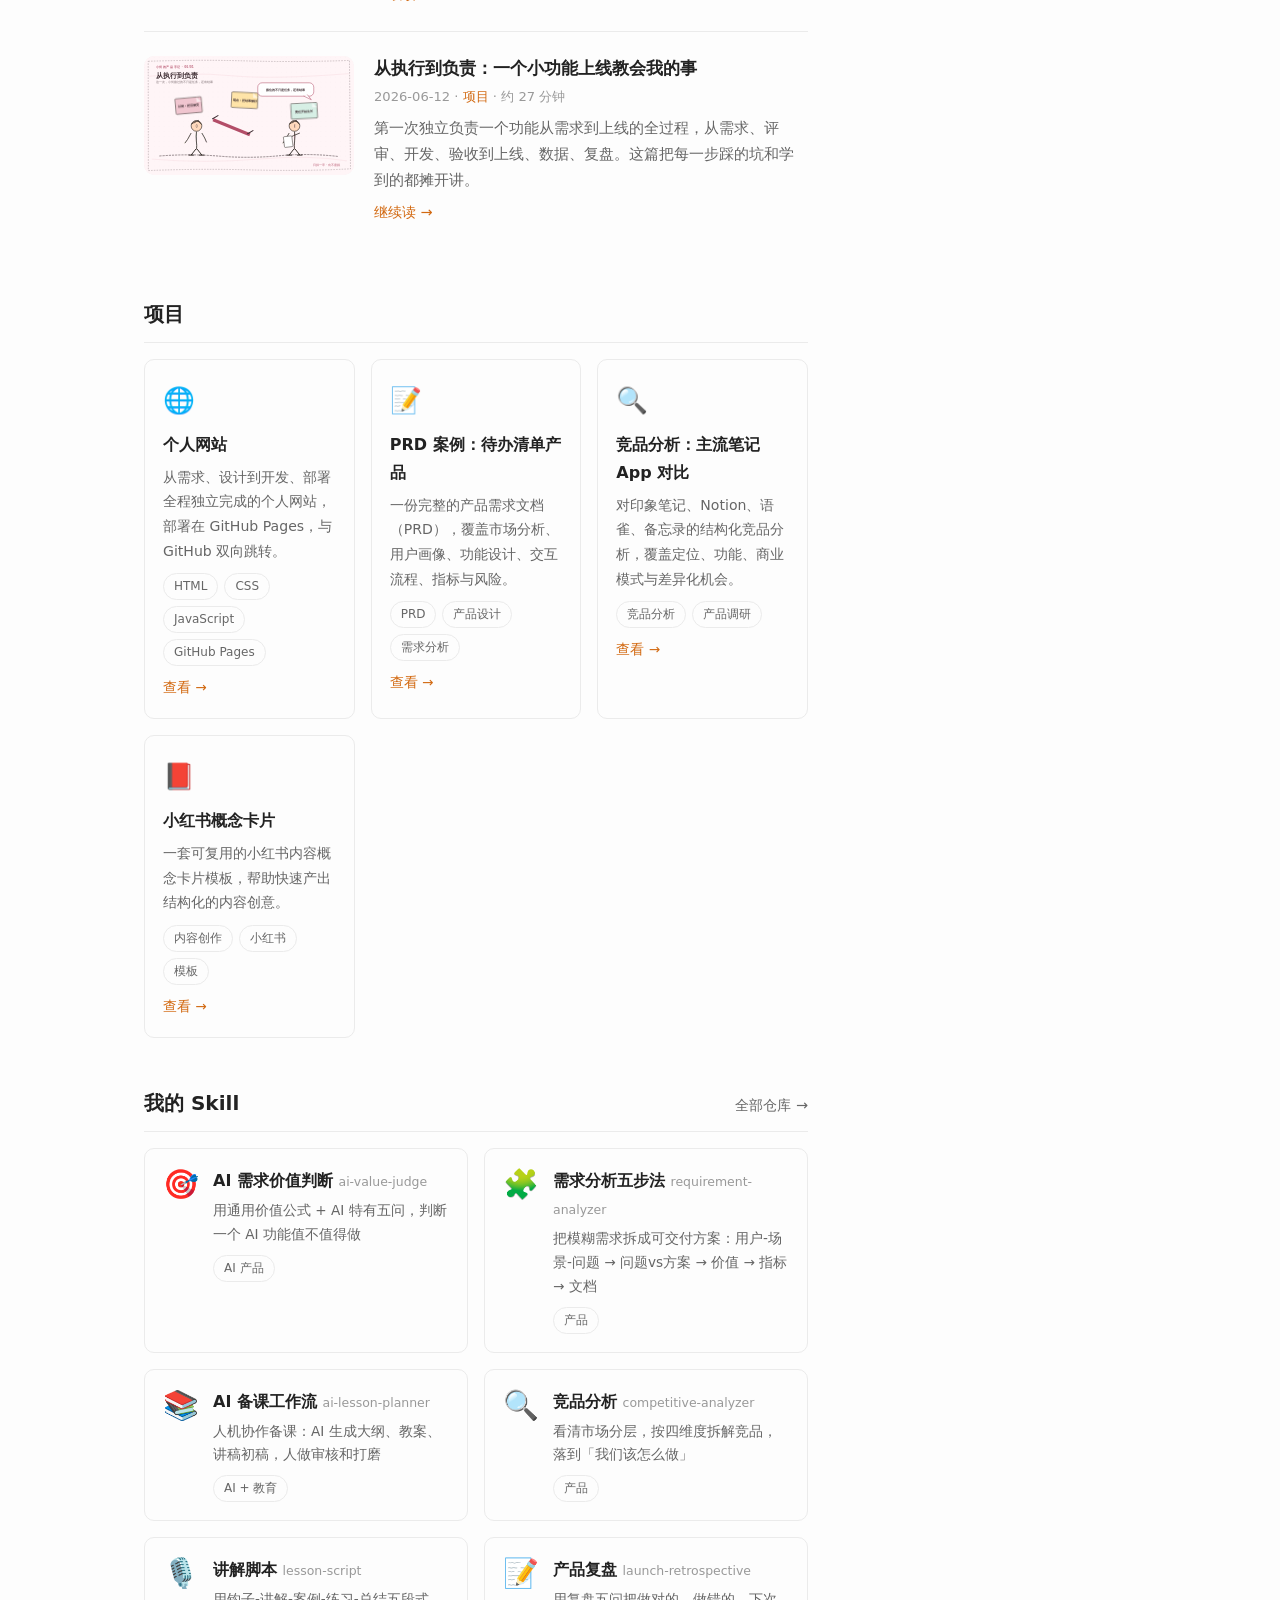
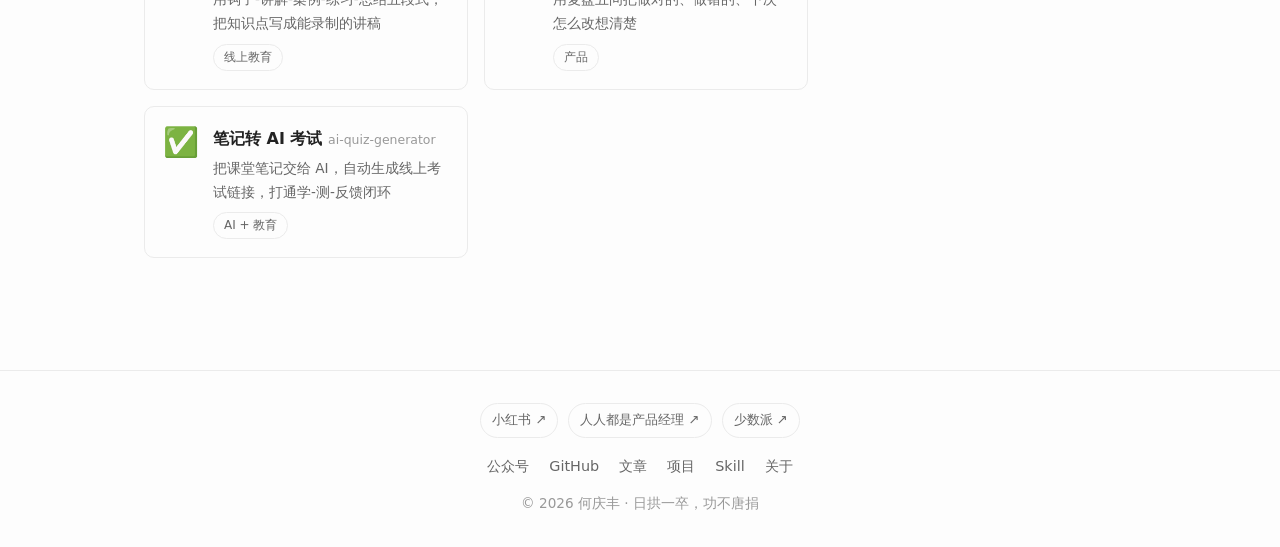
==== commit e769ff40: "feat: add links to content platforms" ====
--- a/index.html
+++ b/index.html
@@ -24,6 +24,7 @@
         <a href="#writing">文章</a>
         <a href="#projects">项目</a>
         <a href="#skills">Skill</a>
+        <a href="#platforms">平台</a>
         <a href="#about">关于</a>
         <a href="#" target="_blank" rel="noopener" class="wechat-link nav-wechat">进入公众号 ↗</a>
         <a href="#" target="_blank" rel="noopener" class="github-link">GitHub ↗</a>
@@ -40,6 +41,15 @@
     <main class="main">
       <!-- 高亮卡片 -->
       <div class="highlights" id="highlights-grid"></div>
+
+      <!-- 内容平台 -->
+      <section class="block platform-block" id="platforms">
+        <div class="block-head">
+          <h2>内容平台</h2>
+          <span class="block-note">一站直达我的创作主页</span>
+        </div>
+        <div class="platform-grid" id="platforms-grid"></div>
+      </section>
 
       <!-- 重点项目 -->
       <section class="block" id="featured">
@@ -111,10 +121,11 @@
       </div>
 
       <div class="widget">
-        <h3>外站</h3>
-        <ul class="link-list">
-          <li><a href="#" target="_blank" rel="noopener" class="wechat-link">公众号</a></li>
-          <li><a href="#" target="_blank" rel="noopener" class="github-link">GitHub</a></li>
+        <h3>我的平台</h3>
+        <ul class="link-list" id="platform-links"></ul>
+        <ul class="link-list utility-links">
+          <li><a href="#" target="_blank" rel="noopener" class="wechat-link"><span>公众号</span><span class="count">↗</span></a></li>
+          <li><a href="#" target="_blank" rel="noopener" class="github-link"><span>GitHub</span><span class="count">↗</span></a></li>
           <li><a href="mailto:you@example.com" id="contact-email">邮箱</a></li>
         </ul>
       </div>
@@ -124,6 +135,7 @@
   <!-- 页脚 -->
   <footer class="footer">
     <div class="container footer-inner">
+      <div class="footer-platforms" id="footer-platforms" aria-label="内容平台"></div>
       <div class="footer-links">
         <a href="#" target="_blank" rel="noopener" class="wechat-link">公众号</a>
         <a href="#" target="_blank" rel="noopener" class="github-link">GitHub</a>
--- a/style.css
+++ b/style.css
@@ -207,6 +207,126 @@
   color: var(--accent);
 }
 
+.block-note {
+  color: var(--text-light);
+  font-size: 0.86rem;
+}
+
+/* ===== 内容平台 ===== */
+.platform-block {
+  scroll-margin-top: 82px;
+}
+
+.platform-grid {
+  display: grid;
+  grid-template-columns: repeat(3, minmax(0, 1fr));
+  gap: 16px;
+}
+
+.platform-card {
+  --platform-color: var(--accent);
+  --platform-soft: #fff7ef;
+  position: relative;
+  display: block;
+  min-height: 220px;
+  padding: 20px;
+  overflow: hidden;
+  border: 1px solid var(--border);
+  border-radius: 12px;
+  background: linear-gradient(155deg, var(--platform-soft), #fff 58%);
+  transition: transform 0.2s ease, border-color 0.2s ease, box-shadow 0.2s ease;
+}
+
+.platform-card::after {
+  content: "";
+  position: absolute;
+  right: -32px;
+  bottom: -48px;
+  width: 128px;
+  height: 128px;
+  border-radius: 50%;
+  background: var(--platform-color);
+  opacity: 0.055;
+}
+
+.platform-card:hover {
+  color: var(--text);
+  border-color: var(--platform-color);
+  box-shadow: 0 12px 28px rgba(34, 34, 34, 0.07);
+  transform: translateY(-3px);
+}
+
+.platform-card[data-platform="xiaohongshu"] {
+  --platform-color: #ff2442;
+  --platform-soft: #fff4f6;
+}
+
+.platform-card[data-platform="woshipm"] {
+  --platform-color: #f06a2a;
+  --platform-soft: #fff6f1;
+}
+
+.platform-card[data-platform="sspai"] {
+  --platform-color: #d71920;
+  --platform-soft: #fff4f4;
+}
+
+.platform-card-head {
+  display: flex;
+  align-items: center;
+  justify-content: space-between;
+  margin-bottom: 18px;
+}
+
+.platform-mark {
+  display: inline-flex;
+  align-items: center;
+  justify-content: center;
+  min-width: 42px;
+  height: 42px;
+  padding: 0 10px;
+  border-radius: 11px;
+  color: #fff;
+  background: var(--platform-color);
+  font-size: 0.84rem;
+  font-weight: 750;
+  letter-spacing: 0.02em;
+}
+
+.platform-arrow {
+  color: var(--platform-color);
+  font-size: 1.1rem;
+}
+
+.platform-card h3 {
+  margin-bottom: 2px;
+  font-size: 1.05rem;
+  font-weight: 700;
+}
+
+.platform-handle {
+  margin-bottom: 12px;
+  color: var(--platform-color);
+  font-size: 0.82rem;
+  font-weight: 600;
+}
+
+.platform-desc {
+  max-width: 20em;
+  color: var(--text-muted);
+  font-size: 0.88rem;
+}
+
+.platform-action {
+  position: absolute;
+  left: 20px;
+  bottom: 18px;
+  z-index: 1;
+  color: var(--platform-color);
+  font-size: 0.84rem;
+  font-weight: 650;
+}
+
 /* ===== 文章列表 ===== */
 .post-item {
   display: grid;
@@ -526,6 +646,12 @@
   color: var(--text-light);
 }
 
+.utility-links {
+  margin-top: 8px;
+  padding-top: 8px;
+  border-top: 1px solid var(--border);
+}
+
 /* ===== 页脚 ===== */
 .footer {
   border-top: 1px solid var(--border);
@@ -537,6 +663,27 @@
   text-align: center;
 }
 
+.footer-platforms {
+  display: flex;
+  justify-content: center;
+  flex-wrap: wrap;
+  gap: 10px;
+  margin-bottom: 16px;
+}
+
+.footer-platforms a {
+  padding: 5px 11px;
+  border: 1px solid var(--border);
+  border-radius: 999px;
+  color: var(--text-muted);
+  font-size: 0.82rem;
+}
+
+.footer-platforms a:hover {
+  color: var(--accent);
+  border-color: var(--accent);
+}
+
 .footer-links {
   display: flex;
   justify-content: center;
@@ -567,6 +714,10 @@
 
   .highlights {
     grid-template-columns: 1fr;
+  }
+
+  .platform-grid {
+    grid-template-columns: repeat(2, minmax(0, 1fr));
   }
 
   .nav {
@@ -592,6 +743,26 @@
 
   .post-item {
     grid-template-columns: 180px minmax(0, 1fr);
+  }
+}
+
+@media (max-width: 560px) {
+  .platform-grid {
+    grid-template-columns: 1fr;
+  }
+
+  .platform-card {
+    min-height: 200px;
+  }
+
+  .block-note {
+    display: none;
+  }
+
+  .footer-links,
+  .footer-platforms {
+    gap: 10px 14px;
+    flex-wrap: wrap;
   }
 }
 
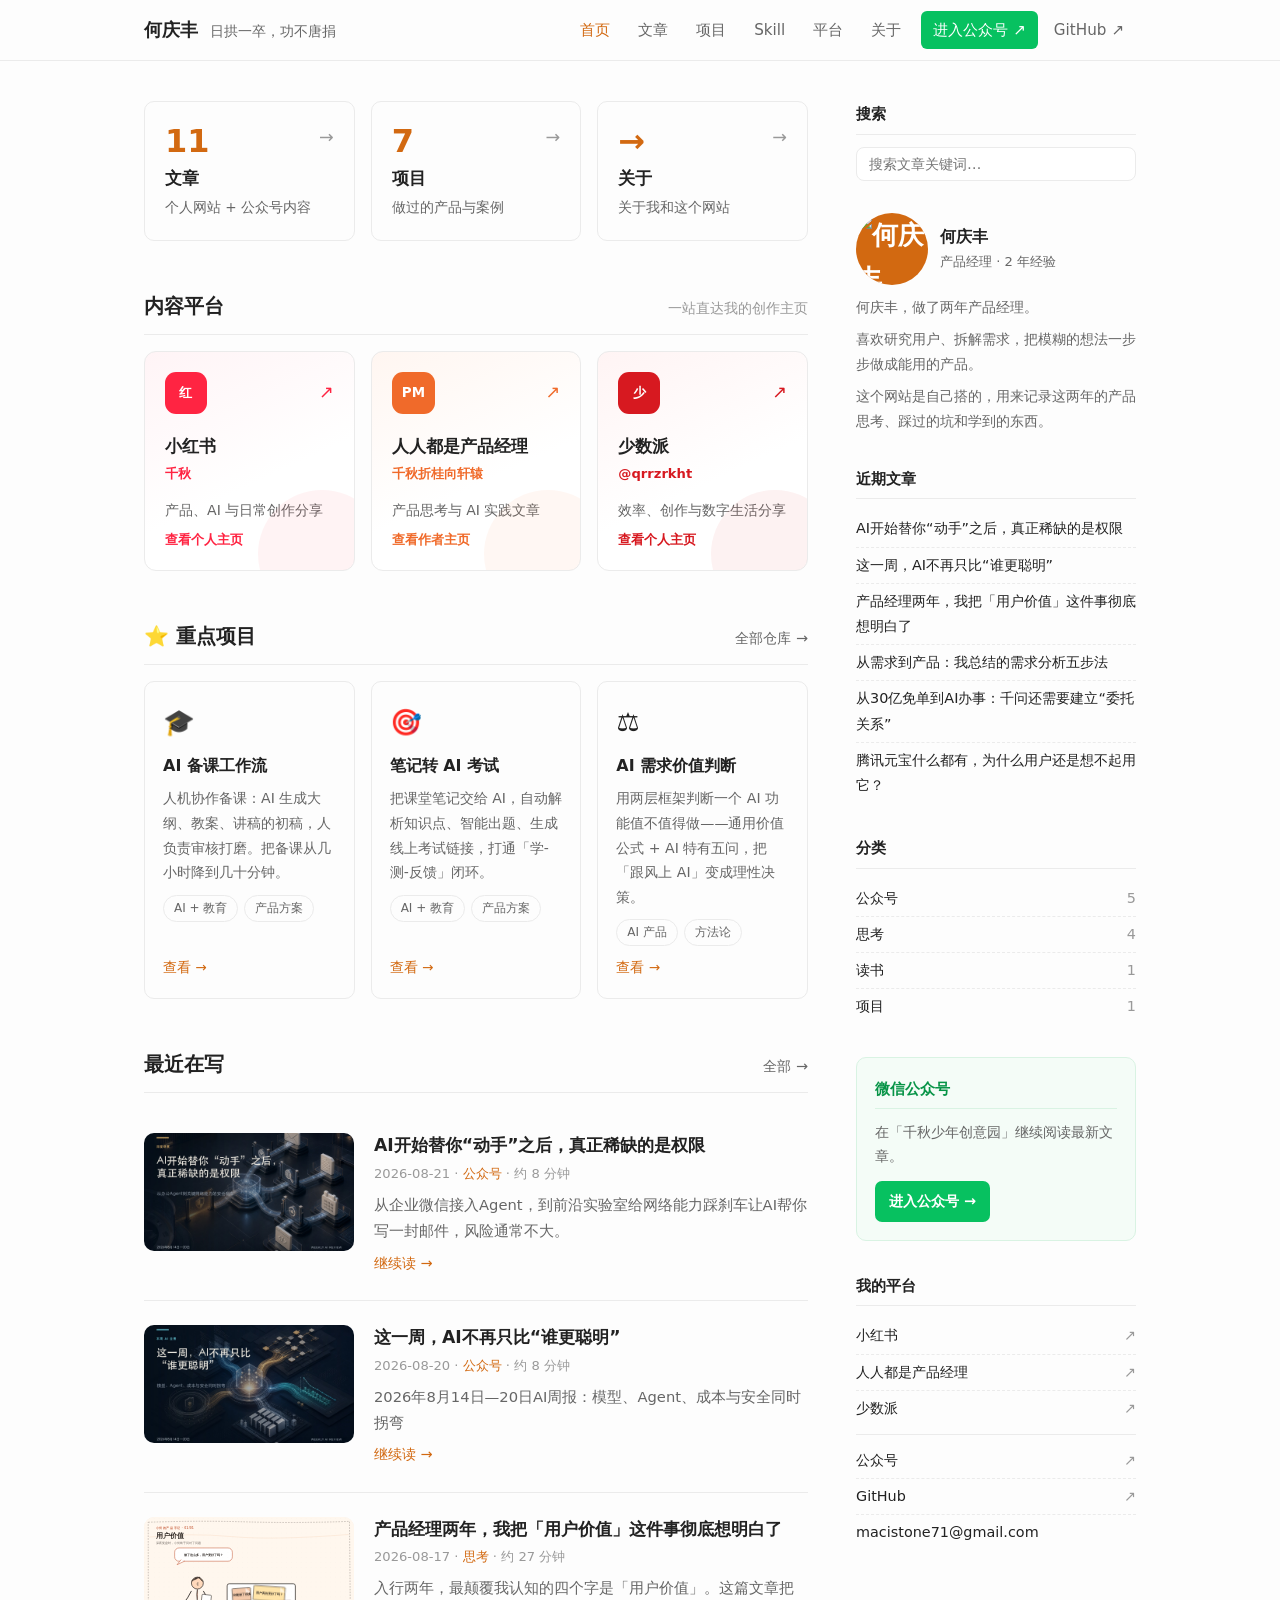
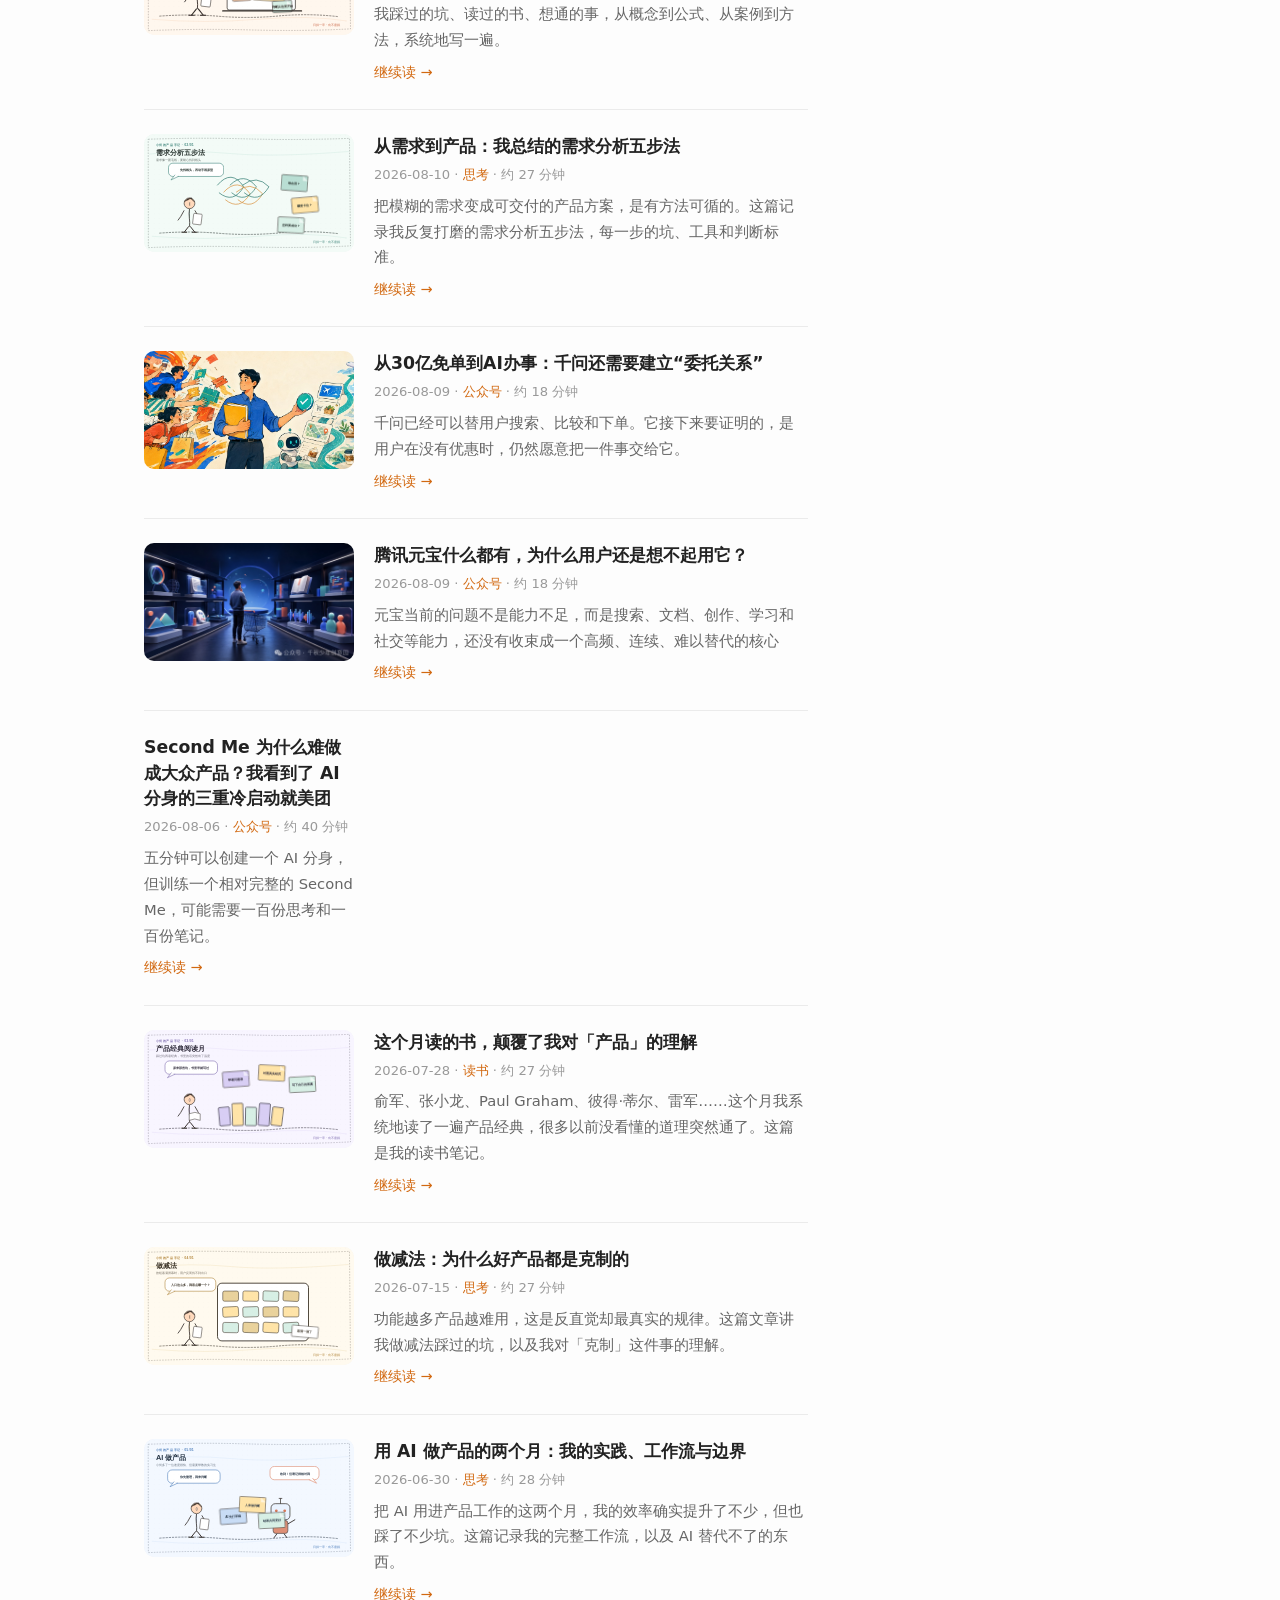
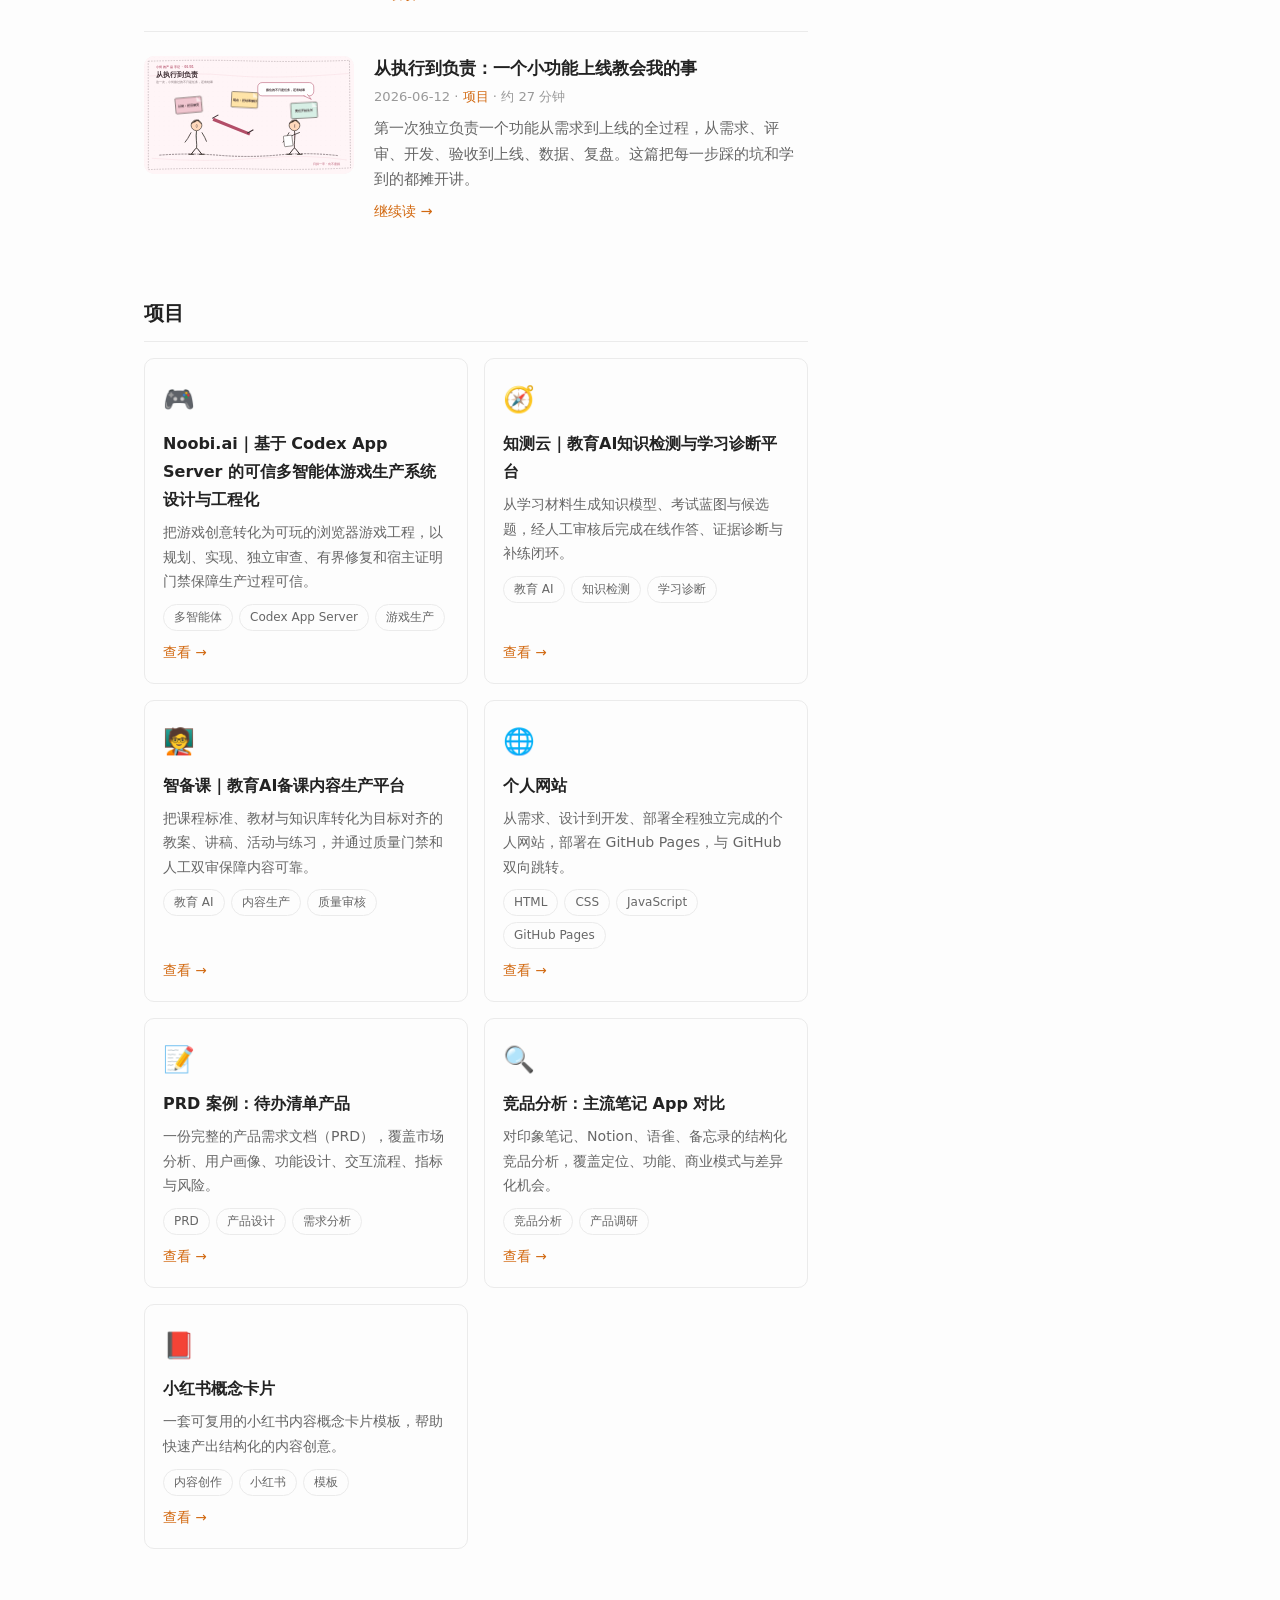
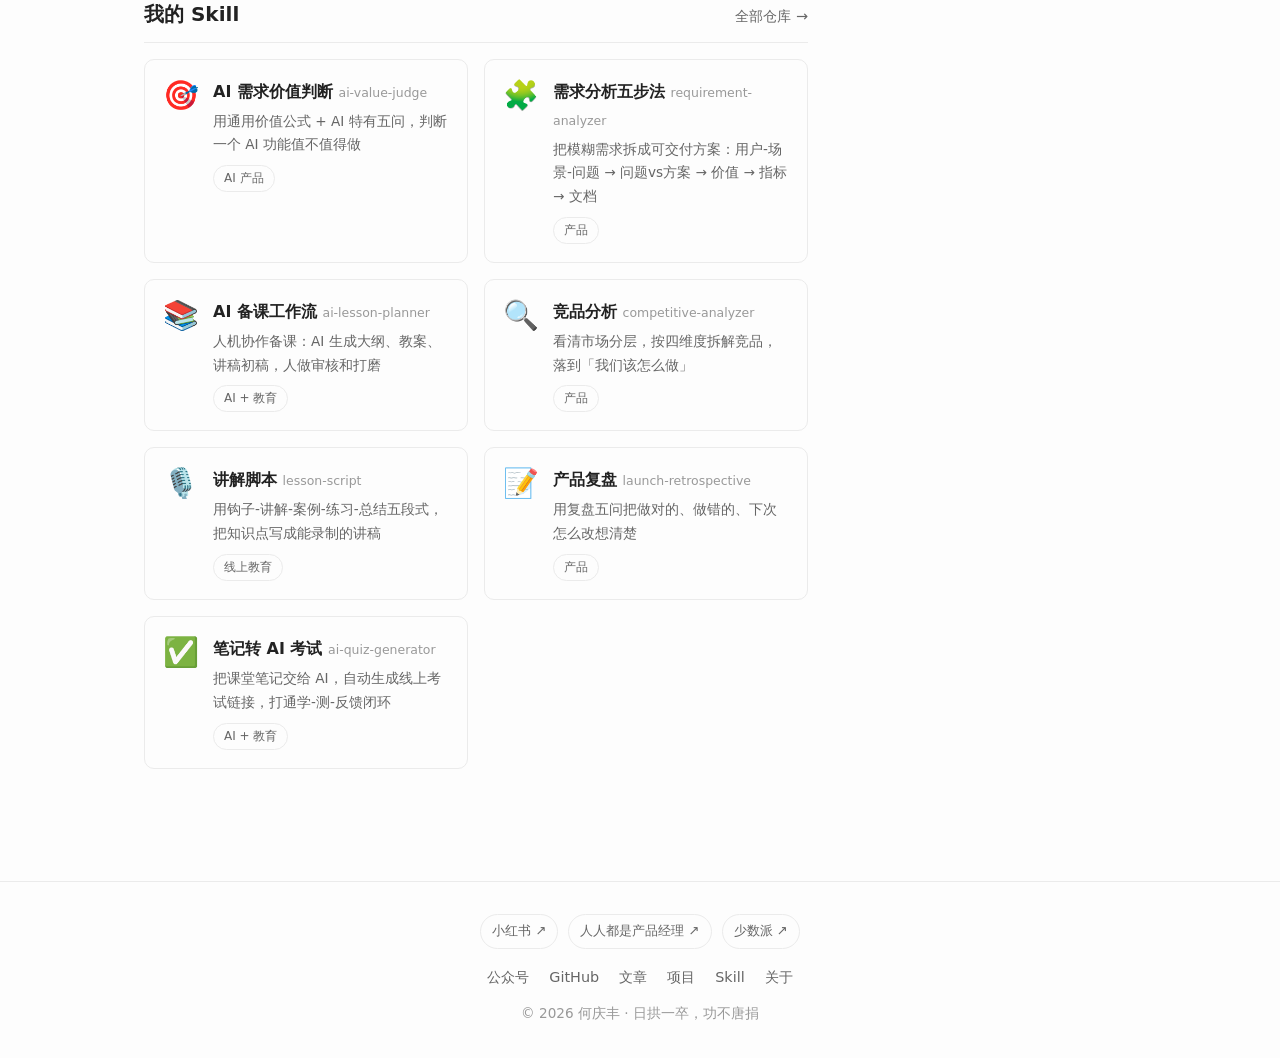
==== commit f0a18f7f: "feat: add three latest portfolio projects" ====
--- a/index.html
+++ b/index.html
@@ -167,6 +167,10 @@
   <script src="posts6.js"></script>
   <script src="wechat-posts.js"></script>
   <script src="visuals.js"></script>
+  <!-- 最新项目优先展示 -->
+  <script src="projects7.js"></script>
+  <script src="projects6.js"></script>
+  <script src="projects5.js"></script>
   <script src="projects1.js"></script>
   <script src="projects2.js"></script>
   <script src="projects3.js"></script>
--- a/style.css
+++ b/style.css
@@ -37,6 +37,11 @@
 
 a:hover {
   color: var(--accent);
+}
+
+:focus-visible {
+  outline: 3px solid var(--accent);
+  outline-offset: 3px;
 }
 
 .container {
@@ -399,7 +404,13 @@
   gap: 16px;
 }
 
+#projects-grid {
+  grid-template-columns: repeat(2, minmax(0, 1fr));
+}
+
 .project-card {
+  display: flex;
+  flex-direction: column;
   border: 1px solid var(--border);
   border-radius: 10px;
   padding: 18px;
@@ -442,9 +453,11 @@
 }
 
 .project-link {
+  align-self: flex-start;
   font-size: 0.85rem;
   color: var(--accent);
-  margin-top: 10px;
+  margin-top: auto;
+  padding-top: 10px;
   display: inline-block;
 }
 
@@ -562,7 +575,8 @@
 }
 
 .search-input:focus {
-  outline: none;
+  outline: 2px solid var(--accent);
+  outline-offset: 2px;
   border-color: var(--accent);
 }
 
@@ -797,7 +811,7 @@
   background: #fff;
   border-radius: 14px;
   width: min(100%, 780px);
-  max-height: calc(100vh - 36px);
+  max-height: calc(100dvh - 36px);
   overflow-y: auto;
   overscroll-behavior: contain;
   padding: 52px 70px 72px;
@@ -805,7 +819,6 @@
   transform: translateY(16px);
   transition: transform 0.2s ease;
   scrollbar-width: thin;
-  outline: none;
 }
 
 .modal.open .modal-panel {
@@ -1049,9 +1062,27 @@
   border-color: #8bd4a9;
 }
 
+@media (prefers-reduced-motion: reduce) {
+  html {
+    scroll-behavior: auto;
+  }
+
+  *,
+  *::before,
+  *::after {
+    animation-duration: 0.01ms !important;
+    animation-iteration-count: 1 !important;
+    transition-duration: 0.01ms !important;
+  }
+}
+
 @media (max-width: 640px) {
+  #projects-grid,
   .post-item {
     grid-template-columns: 1fr;
+  }
+
+  .post-item {
     gap: 14px;
   }
 
@@ -1065,8 +1096,8 @@
 
   .modal-panel {
     width: 100%;
-    max-height: 100vh;
-    min-height: 100vh;
+    max-height: 100dvh;
+    min-height: 100dvh;
     border-radius: 0;
     padding: 46px 22px 60px;
   }
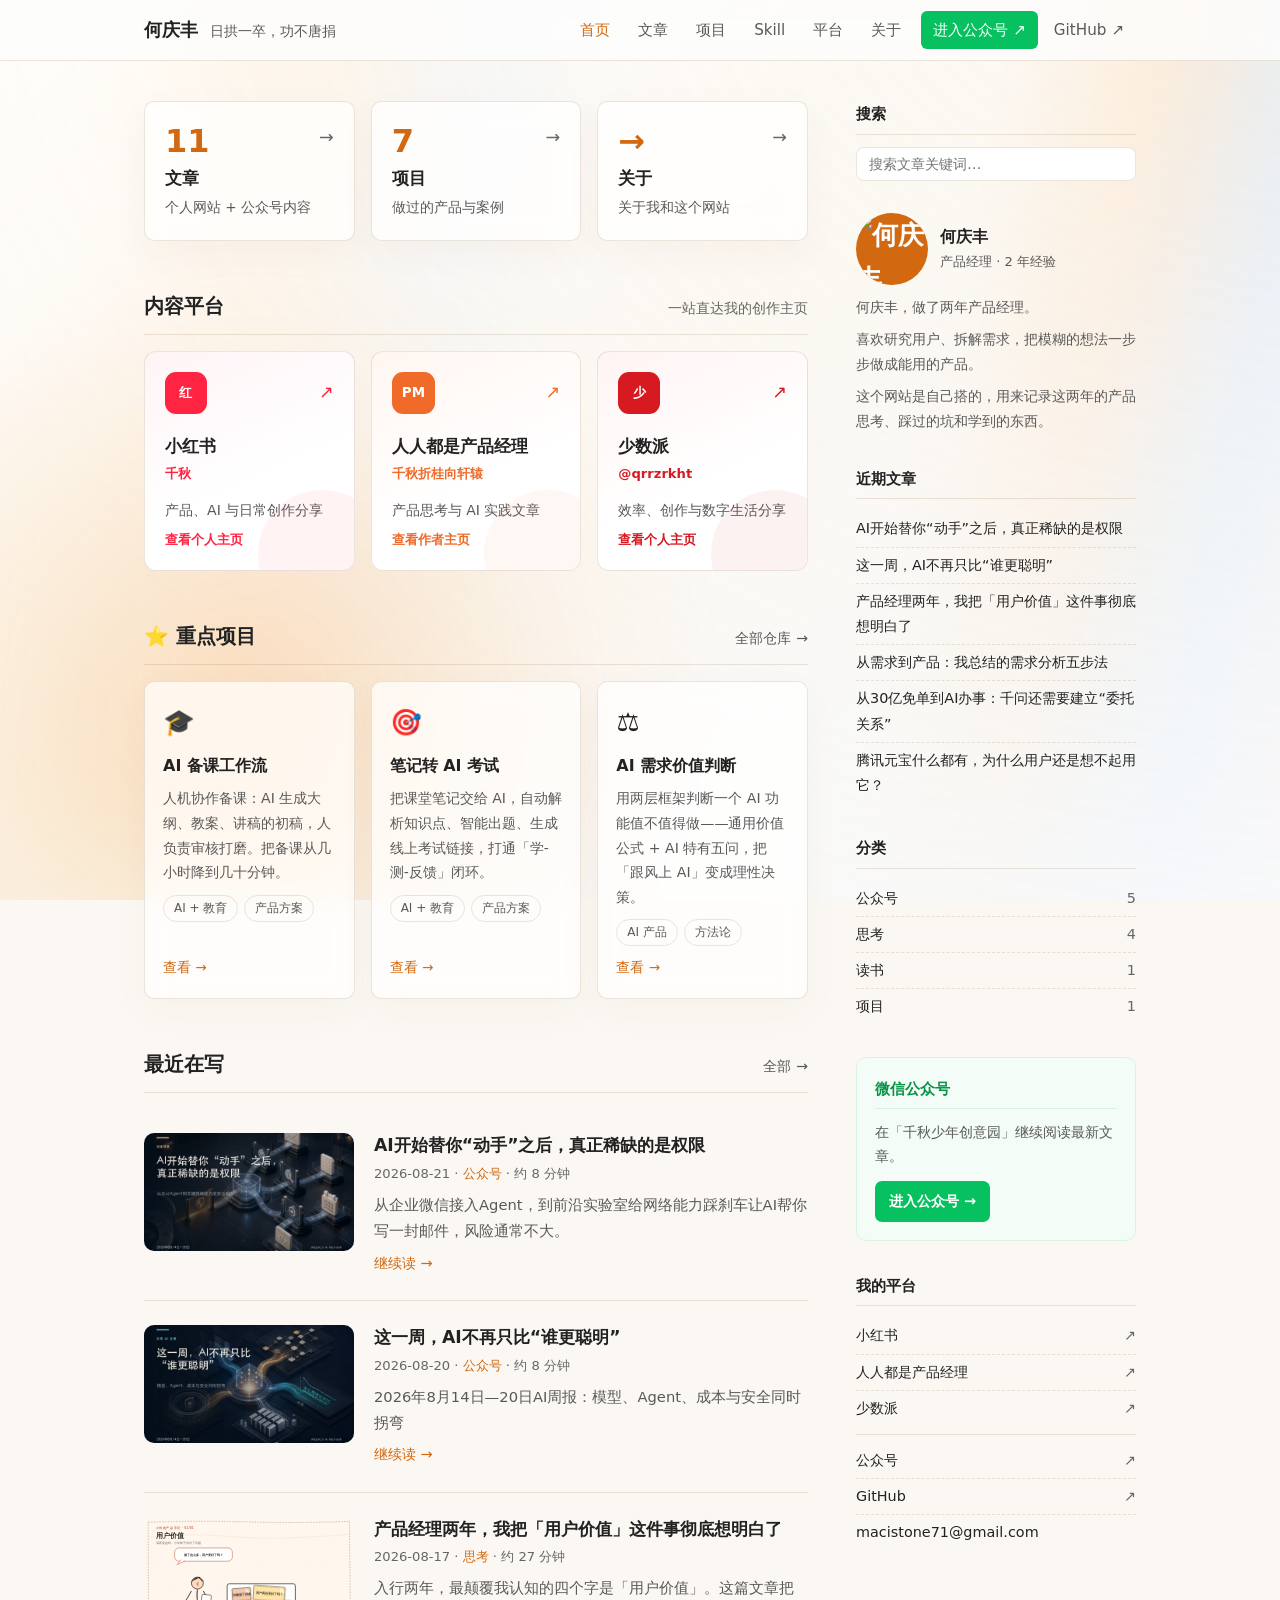
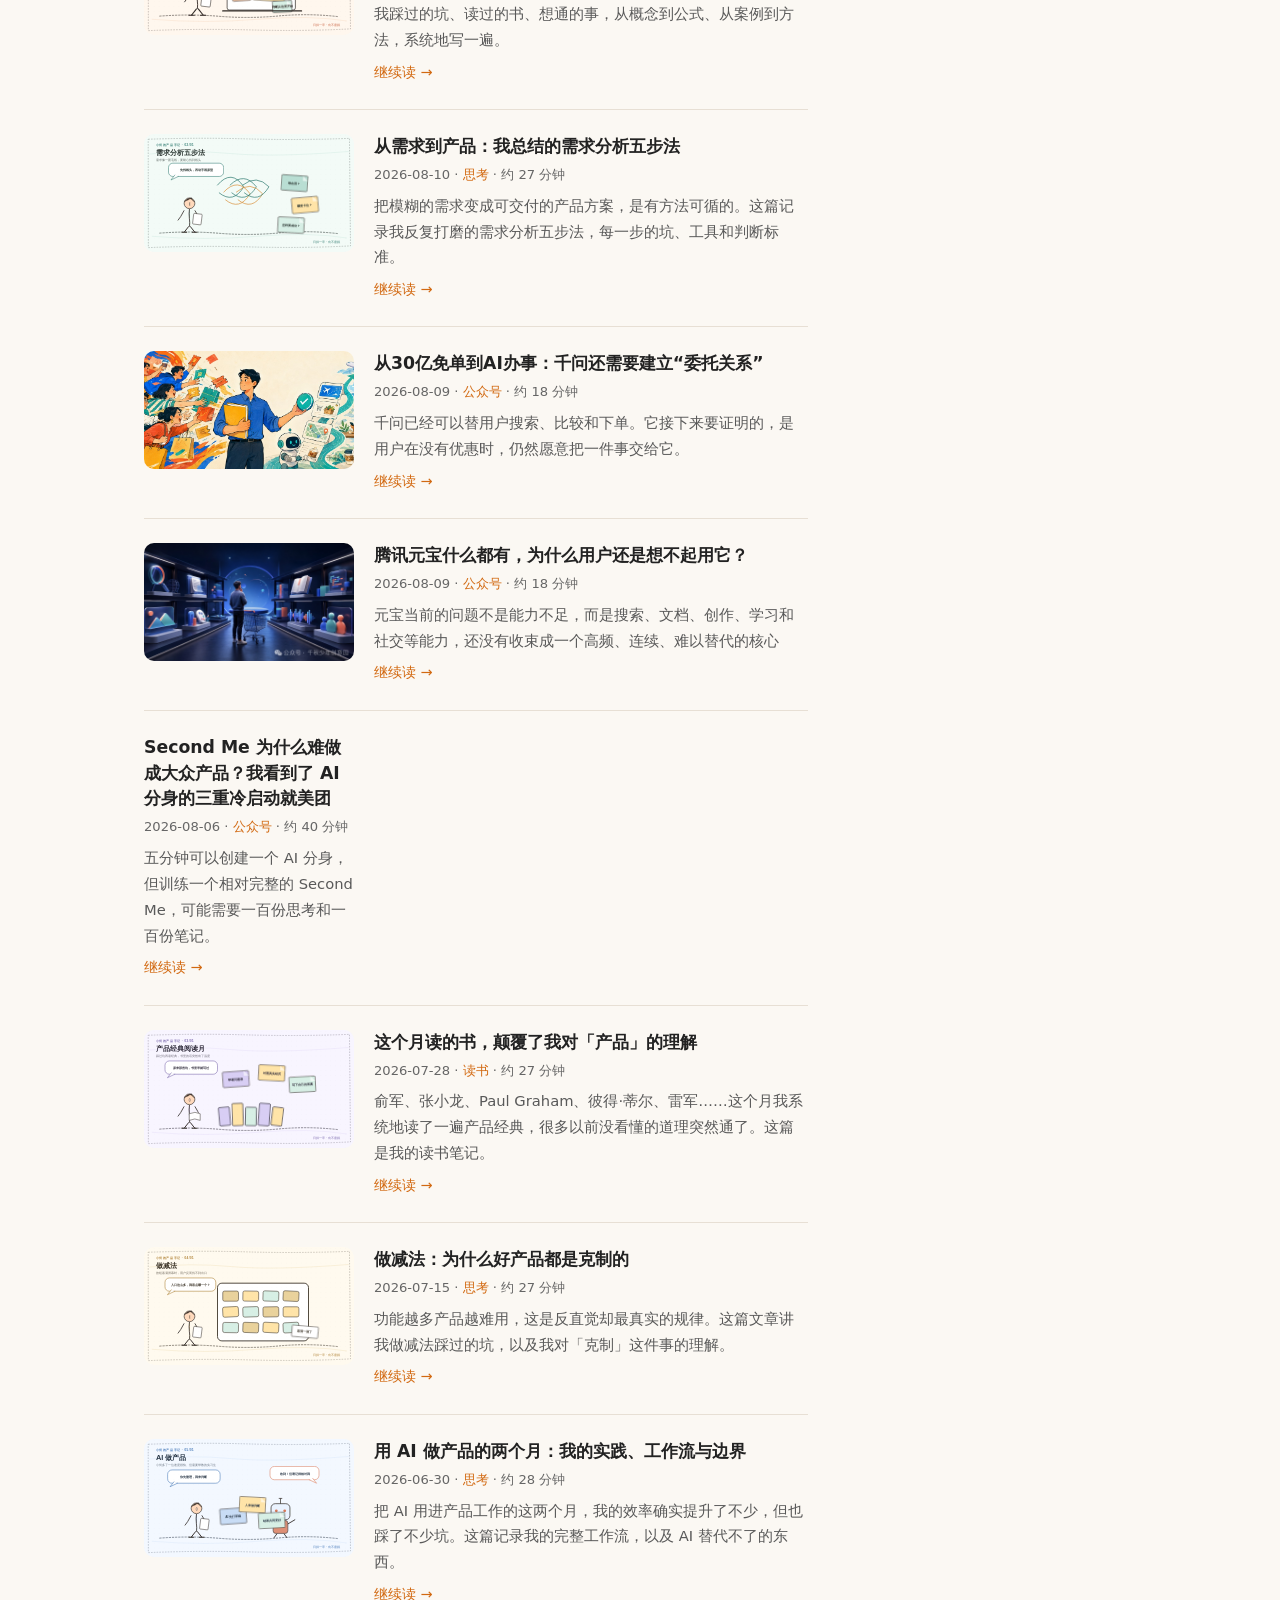
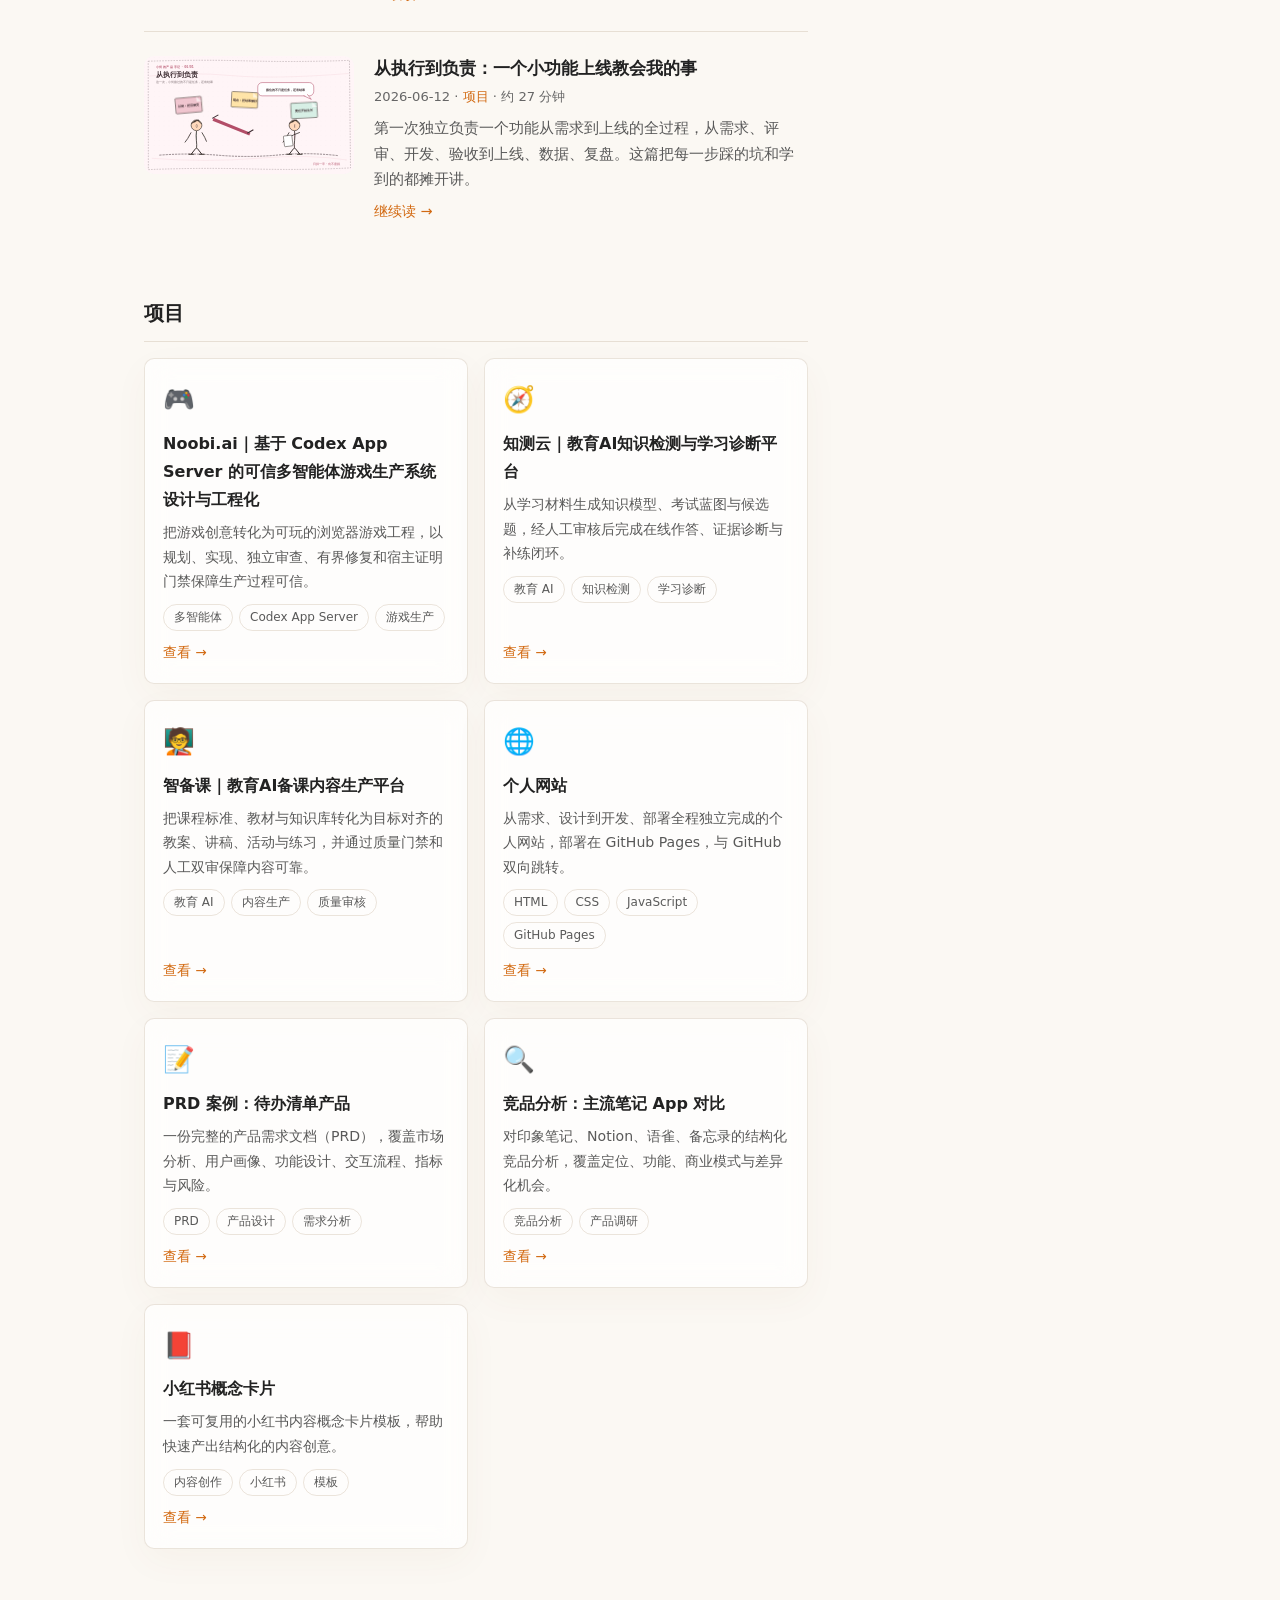
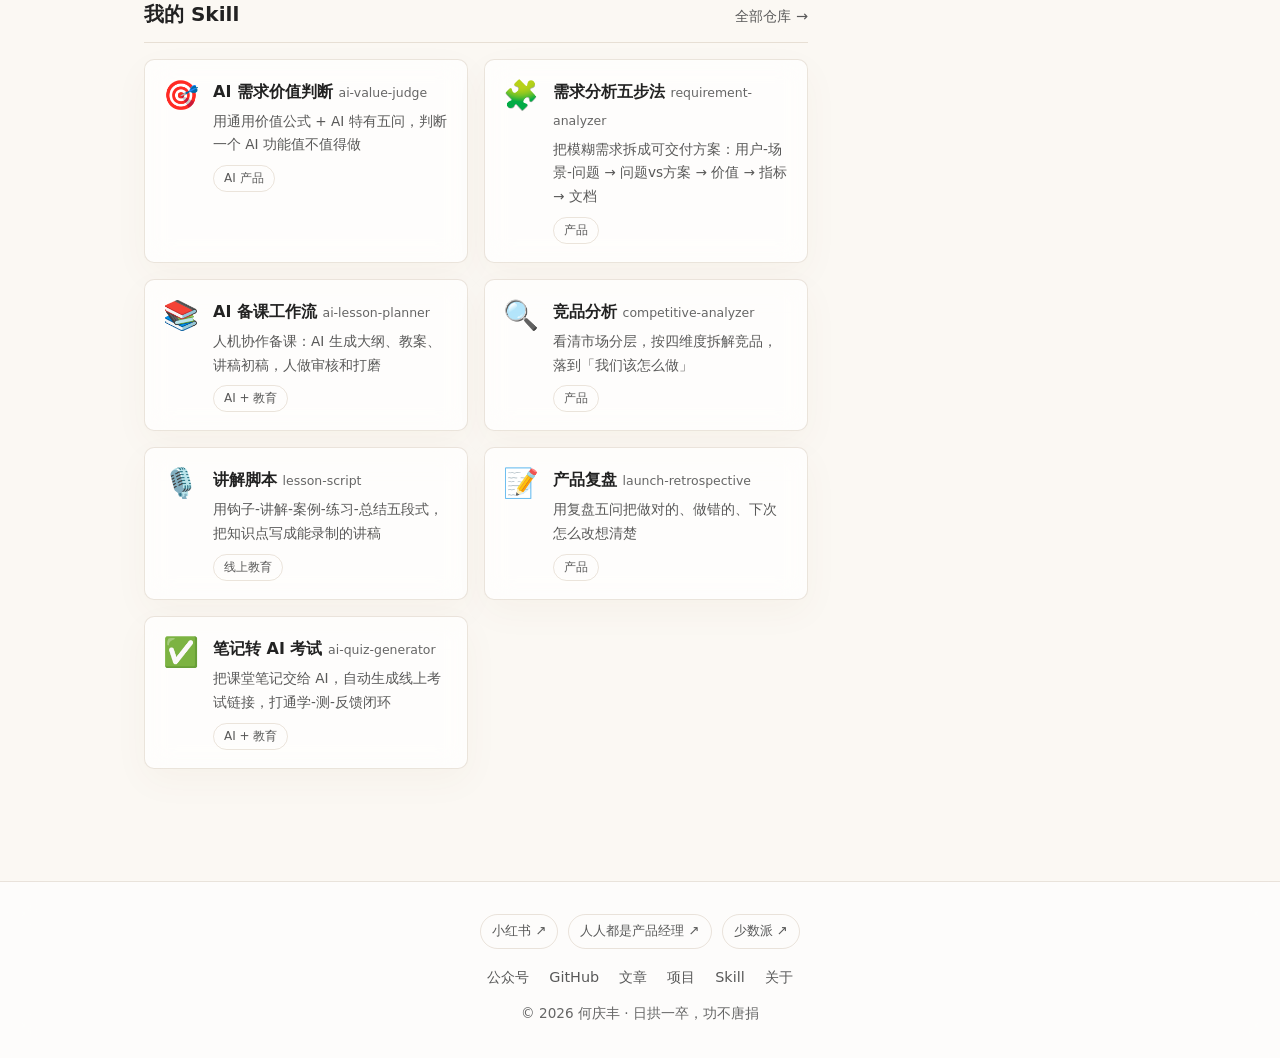
==== commit 6e386501: "feat: add animated aurora site background" ====
--- a/index.html
+++ b/index.html
@@ -12,6 +12,9 @@
   <link rel="stylesheet" href="style.css" />
 </head>
 <body>
+  <!-- 参考 MetaSight 开屏节奏的暖色流光背景；纯装饰，不参与交互 -->
+  <div class="aurora-backdrop" aria-hidden="true"></div>
+
   <!-- 顶部 -->
   <header class="header">
     <div class="container header-inner">
--- a/style.css
+++ b/style.css
@@ -3,10 +3,12 @@
 :root {
   --bg: #fdfdfd;
   --text: #222222;
-  --text-muted: #666666;
-  --text-light: #999999;
+  --text-muted: #595959;
+  --text-light: #666666;
   --accent: #d26911; /* 强调橙 */
-  --border: #ebebeb;
+  --border: rgba(132, 92, 53, 0.16);
+  --surface: rgba(255, 255, 255, 0.72);
+  --surface-strong: rgba(253, 253, 253, 0.84);
   --max-width: 1040px;
 }
 
@@ -18,16 +20,96 @@
 
 html {
   scroll-behavior: smooth;
+  background: #fbf8f3;
 }
 
 body {
+  min-height: 100dvh;
   font-family: -apple-system, "system-ui", "SF Pro Text", "PingFang SC",
     "Hiragino Sans GB", "Helvetica Neue", "Microsoft YaHei",
     "WenQuanYi Micro Hei", Helvetica, Arial, sans-serif;
-  background: var(--bg);
+  background: transparent;
   color: var(--text);
   font-size: 15px;
   line-height: 1.75;
+}
+
+/* ===== 动态流光背景 =====
+   以暖橙与晨光蓝呼应个人品牌，动效只做环境层，不抢正文。 */
+.aurora-backdrop {
+  position: fixed;
+  inset: 0;
+  z-index: 0;
+  overflow: hidden;
+  pointer-events: none;
+  background:
+    radial-gradient(circle at 12% 88%, rgba(245, 158, 11, 0.1), transparent 34%),
+    linear-gradient(145deg, #fffdf9 0%, #fbf8f3 48%, #f8fafc 100%);
+}
+
+.aurora-backdrop::before {
+  content: "";
+  position: absolute;
+  inset: -18%;
+  background-image:
+    repeating-linear-gradient(
+      102deg,
+      rgba(255, 255, 255, 0.92) 0%,
+      rgba(255, 255, 255, 0.92) 7%,
+      transparent 10%,
+      transparent 12%,
+      rgba(255, 255, 255, 0.92) 16%
+    ),
+    repeating-linear-gradient(
+      102deg,
+      #f59e0b 10%,
+      #fb923c 15%,
+      #fdba74 20%,
+      #93c5fd 25%,
+      #f97316 30%
+    );
+  background-position: 50% 50%, 50% 50%;
+  background-size: 300% 200%, 220% 120%;
+  filter: blur(24px) saturate(125%);
+  opacity: 0.22;
+  mask-image: radial-gradient(ellipse at 92% 0%, #000 8%, transparent 70%);
+  -webkit-mask-image: radial-gradient(ellipse at 92% 0%, #000 8%, transparent 70%);
+  animation: aurora-drift 60s linear infinite;
+  will-change: background-position;
+}
+
+.aurora-backdrop::after {
+  content: "";
+  position: absolute;
+  left: -16vw;
+  bottom: -28vh;
+  width: 72vw;
+  height: 72vw;
+  border-radius: 50%;
+  background: radial-gradient(circle, rgba(251, 146, 60, 0.2) 0%, rgba(253, 186, 116, 0.08) 44%, transparent 70%);
+  filter: blur(20px);
+  animation: aurora-breathe 18s ease-in-out infinite alternate;
+  will-change: transform, opacity;
+}
+
+@keyframes aurora-drift {
+  from {
+    background-position: 50% 50%, 50% 50%;
+  }
+  to {
+    background-position: 350% 50%, 350% 50%;
+  }
+}
+
+@keyframes aurora-breathe {
+  from {
+    opacity: 0.55;
+    transform: translate3d(-3%, 2%, 0) scale(0.94);
+  }
+  to {
+    opacity: 1;
+    transform: translate3d(12%, -8%, 0) scale(1.08);
+  }
 }
 
 a {
@@ -54,7 +136,9 @@
 /* ===== 顶部 ===== */
 .header {
   border-bottom: 1px solid var(--border);
-  background: var(--bg);
+  background: var(--surface-strong);
+  -webkit-backdrop-filter: blur(18px) saturate(130%);
+  backdrop-filter: blur(18px) saturate(130%);
   position: sticky;
   top: 0;
   z-index: 100;
@@ -132,6 +216,8 @@
 
 /* ===== 布局 ===== */
 .layout {
+  position: relative;
+  z-index: 1;
   display: grid;
   grid-template-columns: 1fr 280px;
   gap: 48px;
@@ -150,6 +236,10 @@
 .highlight-card {
   display: block;
   border: 1px solid var(--border);
+  background: var(--surface);
+  -webkit-backdrop-filter: blur(14px) saturate(120%);
+  backdrop-filter: blur(14px) saturate(120%);
+  box-shadow: 0 12px 36px rgba(120, 78, 34, 0.045);
   border-radius: 10px;
   padding: 20px;
   transition: all 0.2s ease;
@@ -412,6 +502,10 @@
   display: flex;
   flex-direction: column;
   border: 1px solid var(--border);
+  background: var(--surface);
+  -webkit-backdrop-filter: blur(14px) saturate(120%);
+  backdrop-filter: blur(14px) saturate(120%);
+  box-shadow: 0 12px 36px rgba(120, 78, 34, 0.04);
   border-radius: 10px;
   padding: 18px;
   transition: all 0.2s ease;
@@ -472,6 +566,10 @@
   display: flex;
   gap: 14px;
   border: 1px solid var(--border);
+  background: var(--surface);
+  -webkit-backdrop-filter: blur(14px) saturate(120%);
+  backdrop-filter: blur(14px) saturate(120%);
+  box-shadow: 0 12px 36px rgba(120, 78, 34, 0.04);
   border-radius: 10px;
   padding: 18px;
   transition: all 0.2s ease;
@@ -668,9 +766,13 @@
 
 /* ===== 页脚 ===== */
 .footer {
+  position: relative;
+  z-index: 1;
   border-top: 1px solid var(--border);
   padding: 32px 0;
-  background: var(--bg);
+  background: var(--surface-strong);
+  -webkit-backdrop-filter: blur(18px) saturate(130%);
+  backdrop-filter: blur(18px) saturate(130%);
 }
 
 .footer-inner {
@@ -1074,9 +1176,28 @@
     animation-iteration-count: 1 !important;
     transition-duration: 0.01ms !important;
   }
+
+  .aurora-backdrop::before,
+  .aurora-backdrop::after {
+    animation: none !important;
+  }
 }
 
 @media (max-width: 640px) {
+  .aurora-backdrop::before {
+    inset: -10%;
+    filter: blur(18px) saturate(120%);
+    opacity: 0.2;
+  }
+
+  .highlight-card,
+  .project-card,
+  .skill-card {
+    background: rgba(255, 255, 255, 0.84);
+    -webkit-backdrop-filter: none;
+    backdrop-filter: none;
+  }
+
   #projects-grid,
   .post-item {
     grid-template-columns: 1fr;
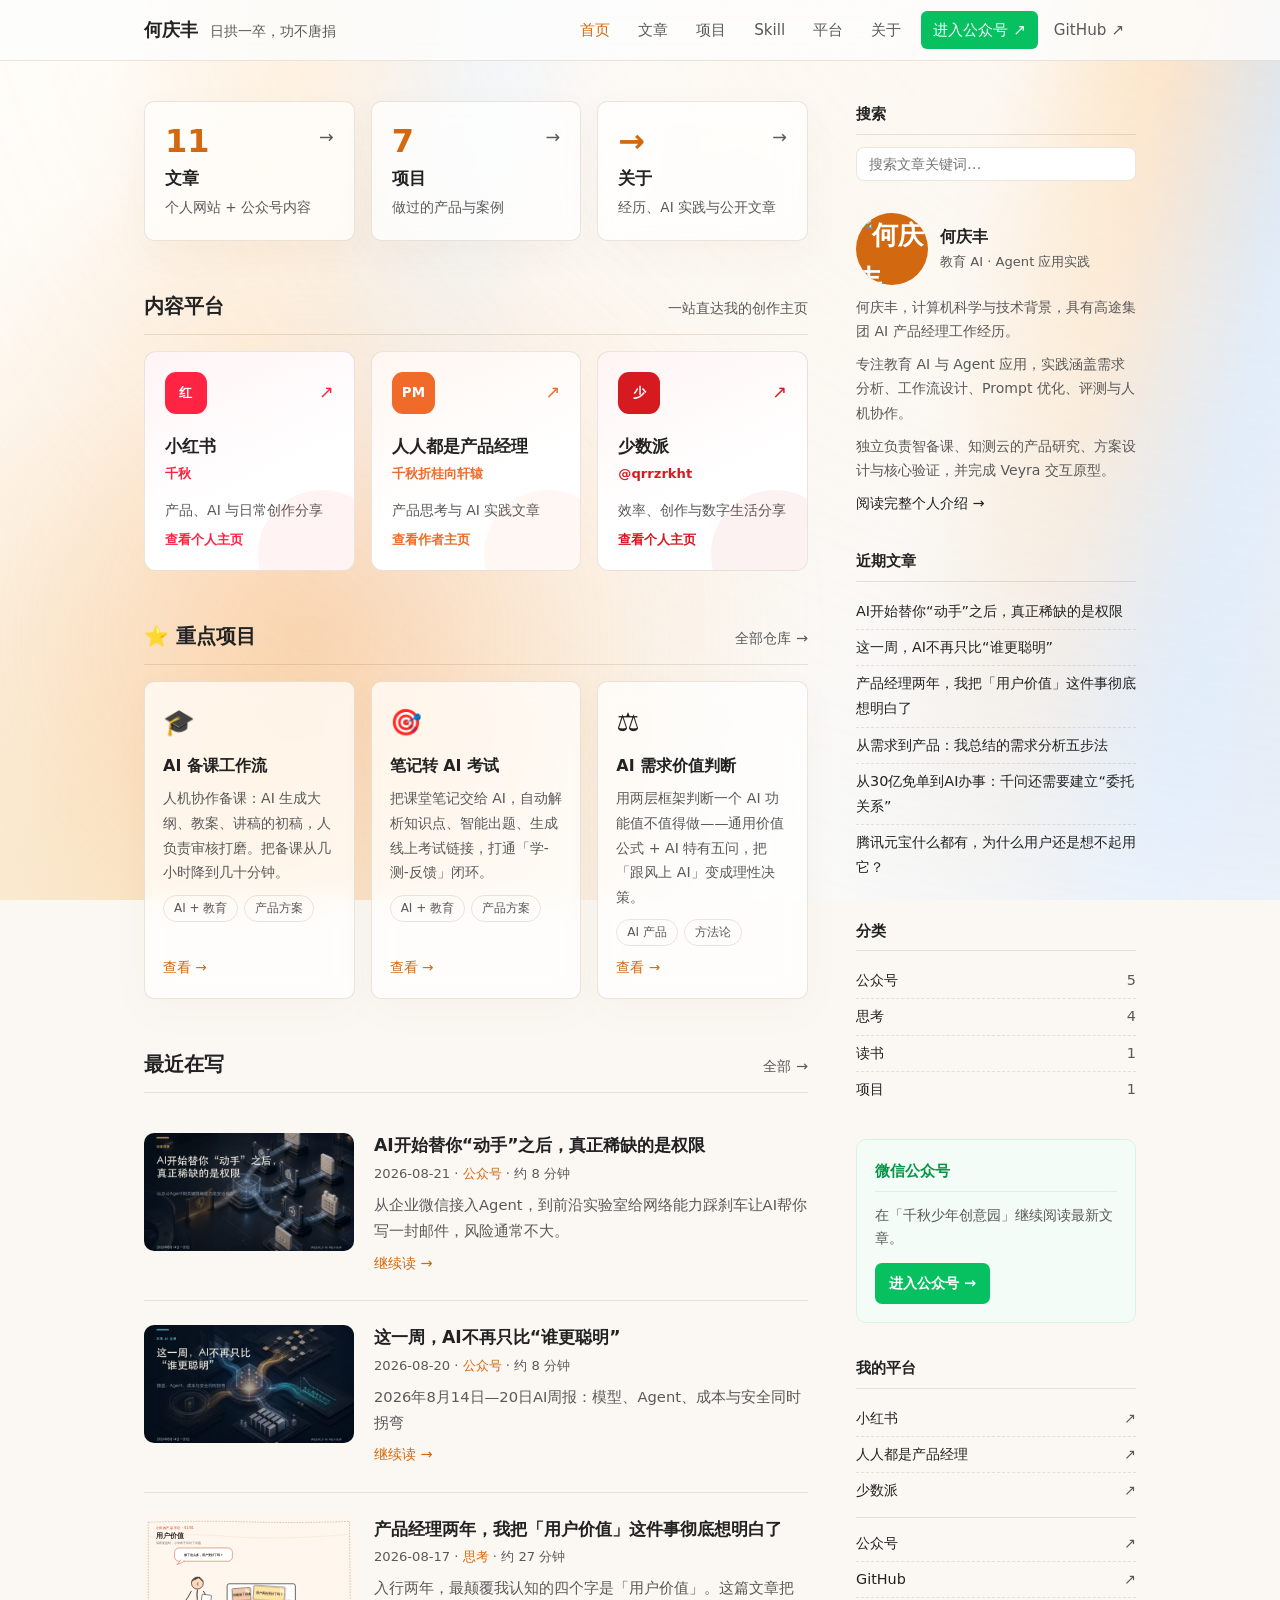
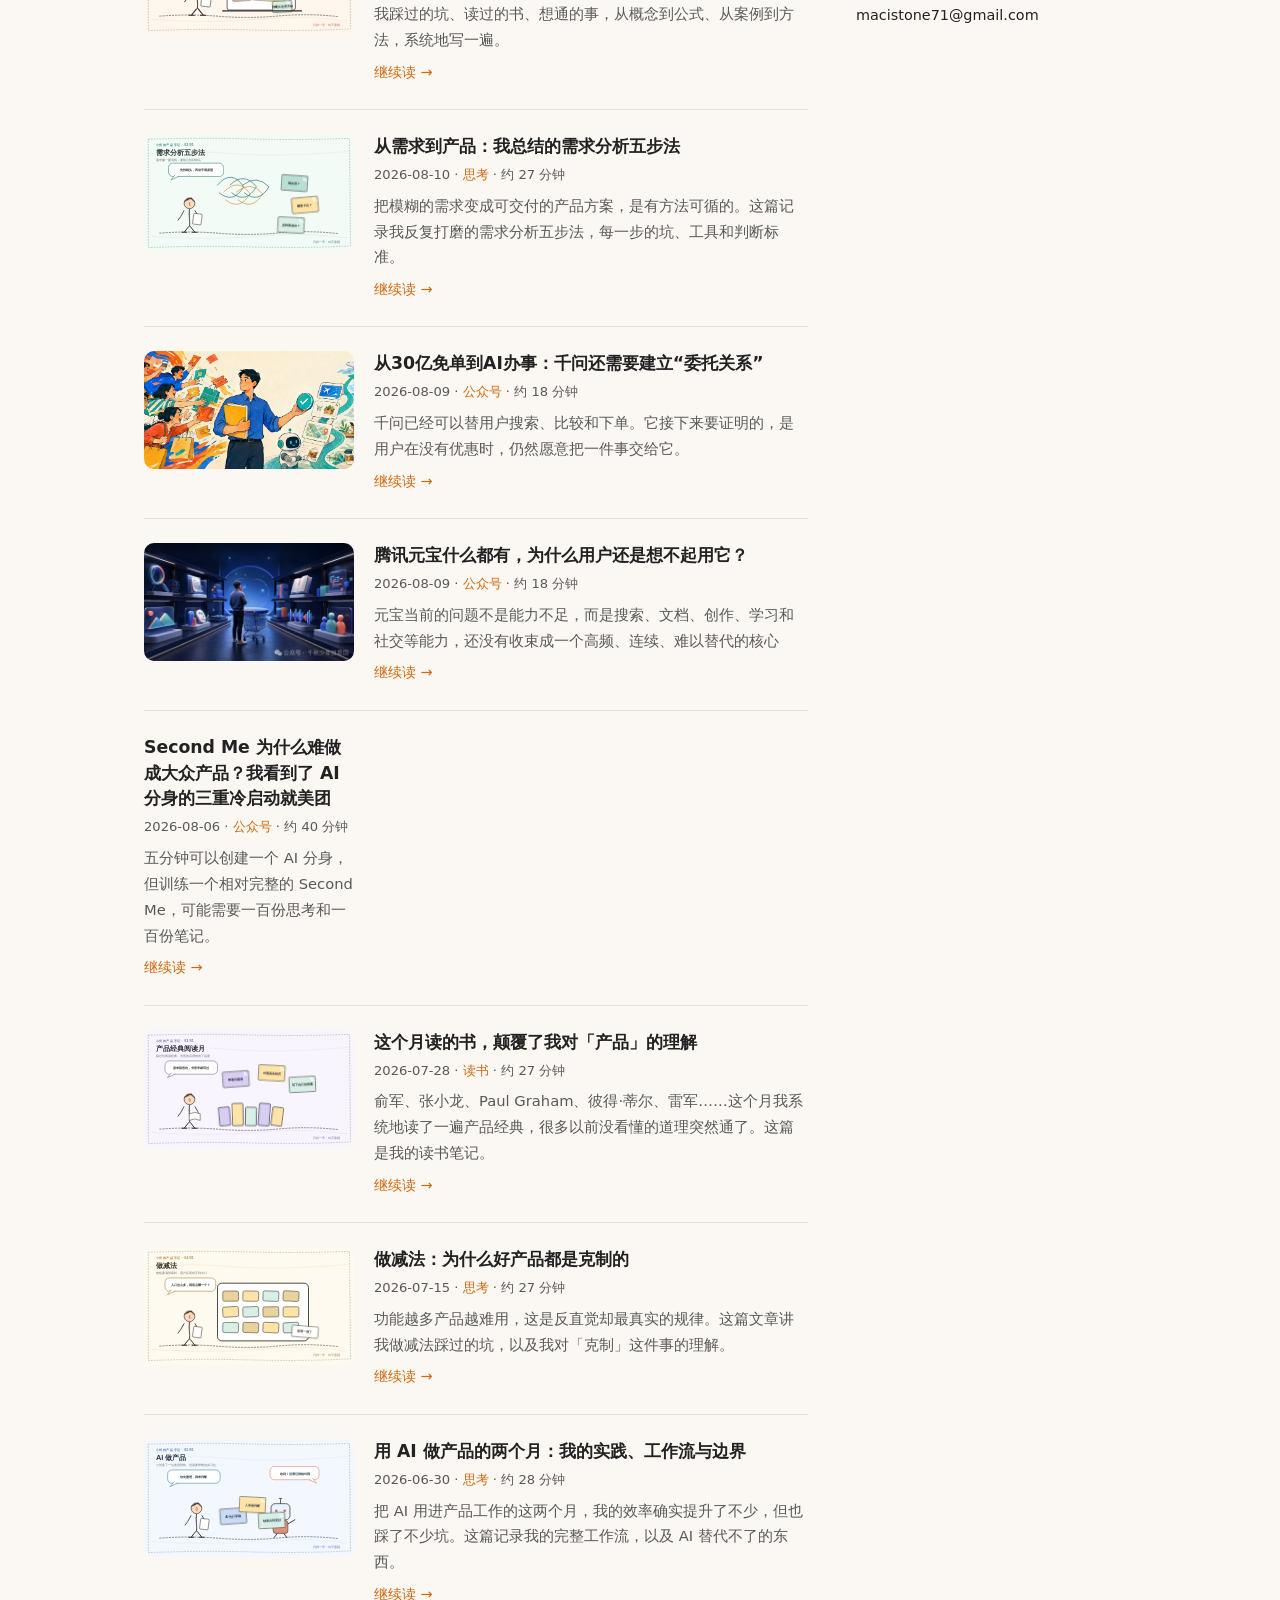
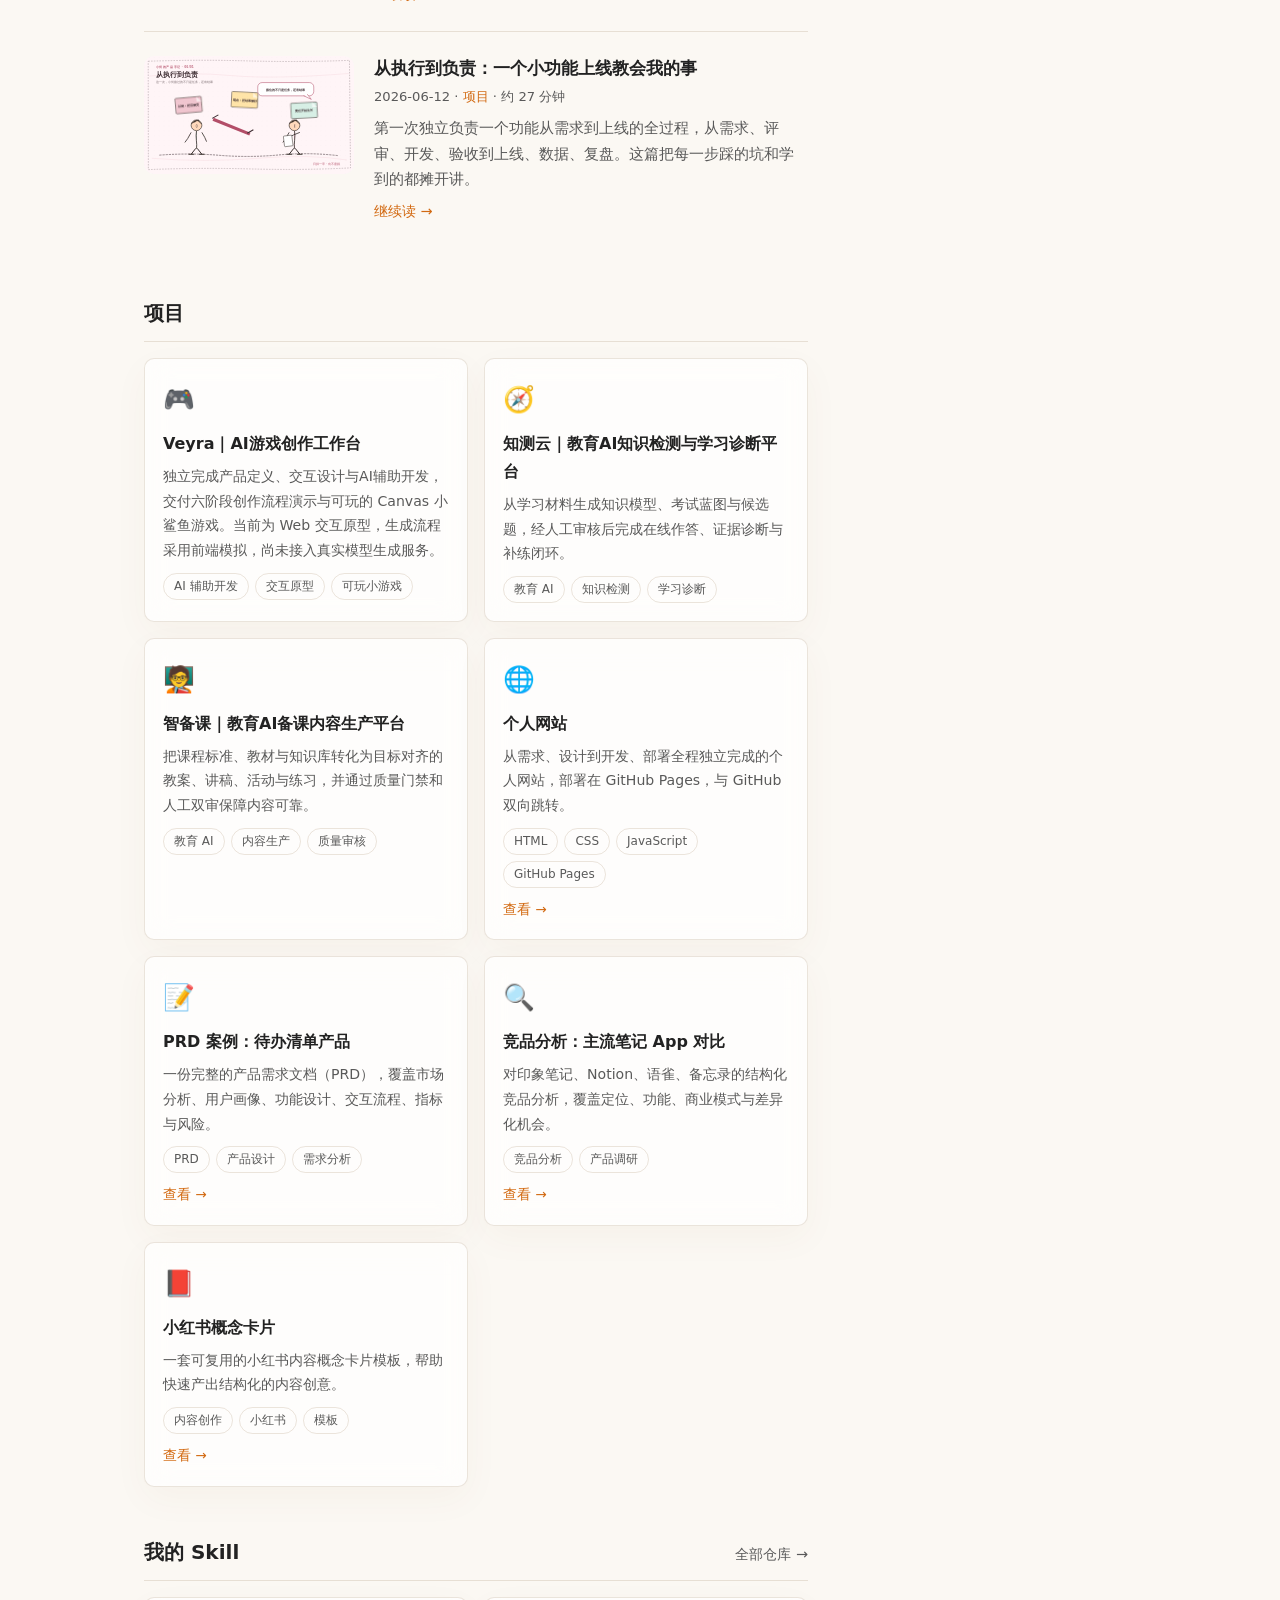
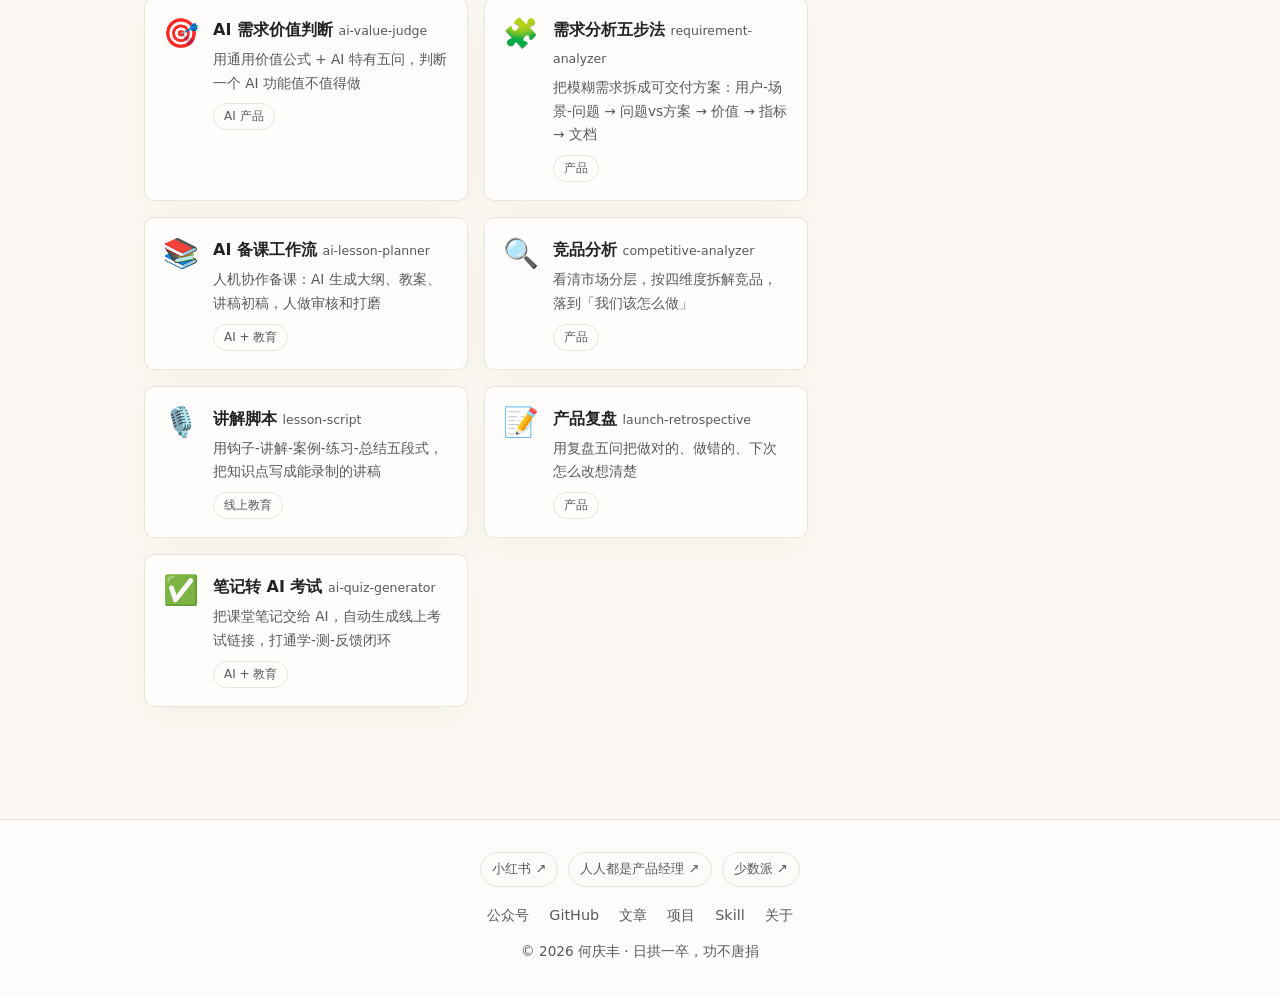
==== commit 29512b53: "Add public AI practice profile and unified biography" ====
--- a/index.html
+++ b/index.html
@@ -3,12 +3,13 @@
 <head>
   <meta charset="UTF-8" />
   <meta name="viewport" content="width=device-width, initial-scale=1.0" />
-  <title>何庆丰 · 日拱一卒</title>
-  <meta name="description" content="何庆丰的个人网站：记录产品思考、AI 实践与项目复盘。" />
+  <title>何庆丰｜教育 AI 与 Agent 应用实践</title>
+  <meta name="description" content="何庆丰的个人网站：教育 AI、Agent 工作流、产品评测与项目实践。" />
   <meta property="og:type" content="website" />
-  <meta property="og:title" content="何庆丰 · 产品思考与实践" />
-  <meta property="og:description" content="记录产品思考、AI 实践与项目复盘。" />
+  <meta property="og:title" content="何庆丰｜教育 AI 与 Agent 应用实践" />
+  <meta property="og:description" content="教育 AI、Agent 工作流、产品评测与项目实践。" />
   <meta name="theme-color" content="#d26911" />
+  <link rel="canonical" href="https://macistone71-jpg.github.io/dujiaoshou1/" />
   <link rel="stylesheet" href="style.css" />
 </head>
 <body>
@@ -28,7 +29,7 @@
         <a href="#projects">项目</a>
         <a href="#skills">Skill</a>
         <a href="#platforms">平台</a>
-        <a href="#about">关于</a>
+        <a href="about.html">关于</a>
         <a href="#" target="_blank" rel="noopener" class="wechat-link nav-wechat">进入公众号 ↗</a>
         <a href="#" target="_blank" rel="noopener" class="github-link">GitHub ↗</a>
       </nav>
@@ -101,10 +102,11 @@
           <div class="avatar" id="sidebar-avatar" title="预留头像位置：把照片地址填到 config.js 的 avatar 即可">何</div>
           <div>
             <div class="about-name" id="sidebar-name">何庆丰</div>
-            <div class="about-meta" id="about-meta">产品经理 · 2 年经验</div>
+            <div class="about-meta" id="about-meta">教育 AI · Agent 应用实践</div>
           </div>
         </div>
         <div class="about-text" id="sidebar-about"></div>
+        <a href="about.html">阅读完整个人介绍 →</a>
       </div>
 
       <div class="widget">
@@ -145,7 +147,7 @@
         <a href="#writing">文章</a>
         <a href="#projects">项目</a>
         <a href="#skills">Skill</a>
-        <a href="#about">关于</a>
+        <a href="about.html">关于</a>
       </div>
       <p>© <span id="year"></span> <span id="footer-name">何庆丰</span> · <span id="footer-slogan">日拱一卒</span></p>
     </div>
--- a/style.css
+++ b/style.css
@@ -4,7 +4,7 @@
   --bg: #fdfdfd;
   --text: #222222;
   --text-muted: #595959;
-  --text-light: #666666;
+  --text-light: #595959;
   --accent: #d26911; /* 强调橙 */
   --border: rgba(132, 92, 53, 0.16);
   --surface: rgba(255, 255, 255, 0.72);
@@ -43,8 +43,12 @@
   overflow: hidden;
   pointer-events: none;
   background:
-    radial-gradient(circle at 12% 88%, rgba(245, 158, 11, 0.1), transparent 34%),
+    radial-gradient(circle at 12% 88%, rgba(245, 158, 11, 0.18), transparent 34%),
+    radial-gradient(circle at 82% 70%, rgba(96, 165, 250, 0.12), transparent 32%),
     linear-gradient(145deg, #fffdf9 0%, #fbf8f3 48%, #f8fafc 100%);
+  background-position: 0 0, 0 0, 0 0;
+  background-size: 120% 120%, 125% 125%, 100% 100%;
+  animation: aurora-pan 16s ease-in-out infinite alternate;
 }
 
 .aurora-backdrop::before {
@@ -70,11 +74,11 @@
     );
   background-position: 50% 50%, 50% 50%;
   background-size: 300% 200%, 220% 120%;
-  filter: blur(24px) saturate(125%);
-  opacity: 0.22;
+  filter: blur(22px) saturate(135%);
+  opacity: 0.38;
   mask-image: radial-gradient(ellipse at 92% 0%, #000 8%, transparent 70%);
   -webkit-mask-image: radial-gradient(ellipse at 92% 0%, #000 8%, transparent 70%);
-  animation: aurora-drift 60s linear infinite;
+  animation: aurora-drift 34s linear infinite;
   will-change: background-position;
 }
 
@@ -83,13 +87,22 @@
   position: absolute;
   left: -16vw;
   bottom: -28vh;
-  width: 72vw;
-  height: 72vw;
+  width: 80vw;
+  height: 80vw;
   border-radius: 50%;
-  background: radial-gradient(circle, rgba(251, 146, 60, 0.2) 0%, rgba(253, 186, 116, 0.08) 44%, transparent 70%);
-  filter: blur(20px);
-  animation: aurora-breathe 18s ease-in-out infinite alternate;
+  background: radial-gradient(circle, rgba(251, 146, 60, 0.3) 0%, rgba(253, 186, 116, 0.12) 44%, transparent 70%);
+  filter: blur(18px);
+  animation: aurora-breathe 10s ease-in-out infinite alternate;
   will-change: transform, opacity;
+}
+
+@keyframes aurora-pan {
+  from {
+    background-position: 0 0, 0 0, 0 0;
+  }
+  to {
+    background-position: -8vw -5vh, 7vw 6vh, 0 0;
+  }
 }
 
 @keyframes aurora-drift {
@@ -103,12 +116,12 @@
 
 @keyframes aurora-breathe {
   from {
-    opacity: 0.55;
-    transform: translate3d(-3%, 2%, 0) scale(0.94);
+    opacity: 0.45;
+    transform: translate3d(-8%, 8%, 0) scale(0.88);
   }
   to {
     opacity: 1;
-    transform: translate3d(12%, -8%, 0) scale(1.08);
+    transform: translate3d(18%, -14%, 0) scale(1.14);
   }
 }
 
@@ -1177,6 +1190,7 @@
     transition-duration: 0.01ms !important;
   }
 
+  .aurora-backdrop,
   .aurora-backdrop::before,
   .aurora-backdrop::after {
     animation: none !important;
@@ -1186,8 +1200,8 @@
 @media (max-width: 640px) {
   .aurora-backdrop::before {
     inset: -10%;
-    filter: blur(18px) saturate(120%);
-    opacity: 0.2;
+    filter: blur(18px) saturate(130%);
+    opacity: 0.28;
   }
 
   .highlight-card,
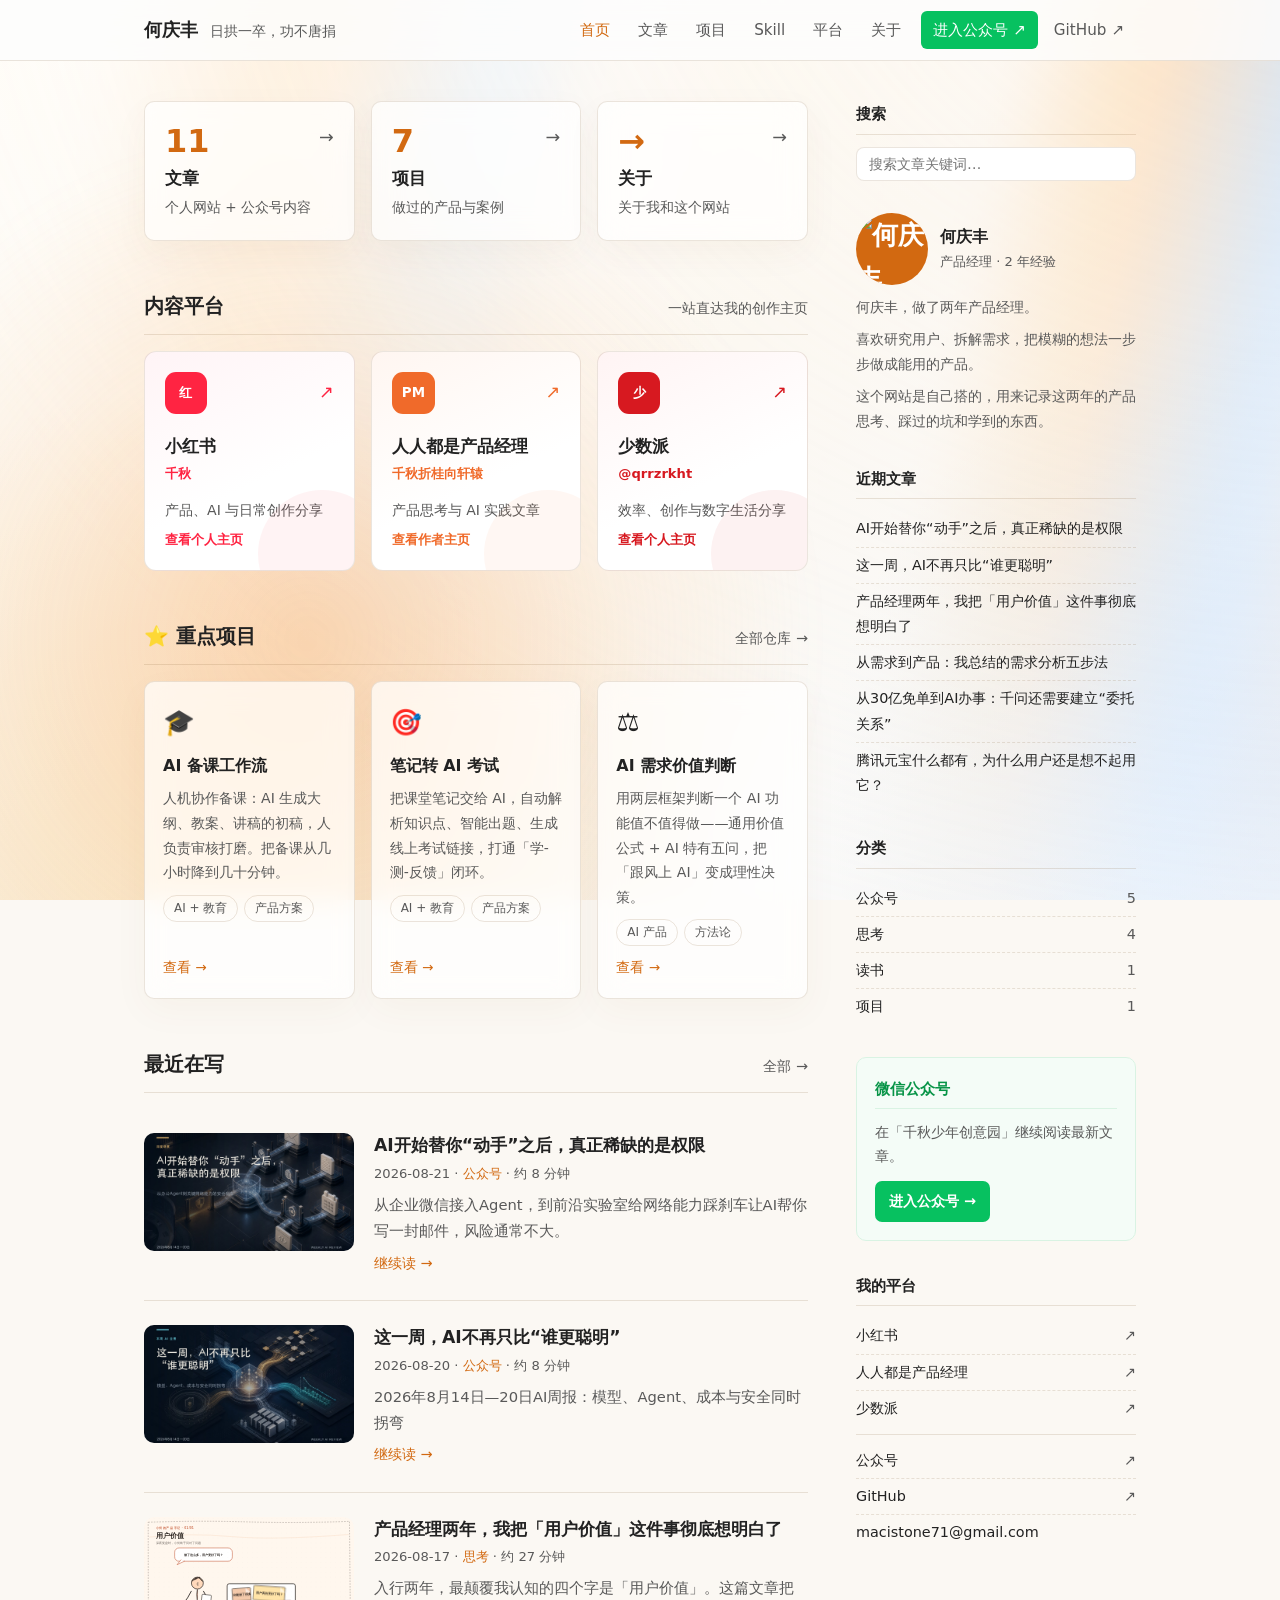
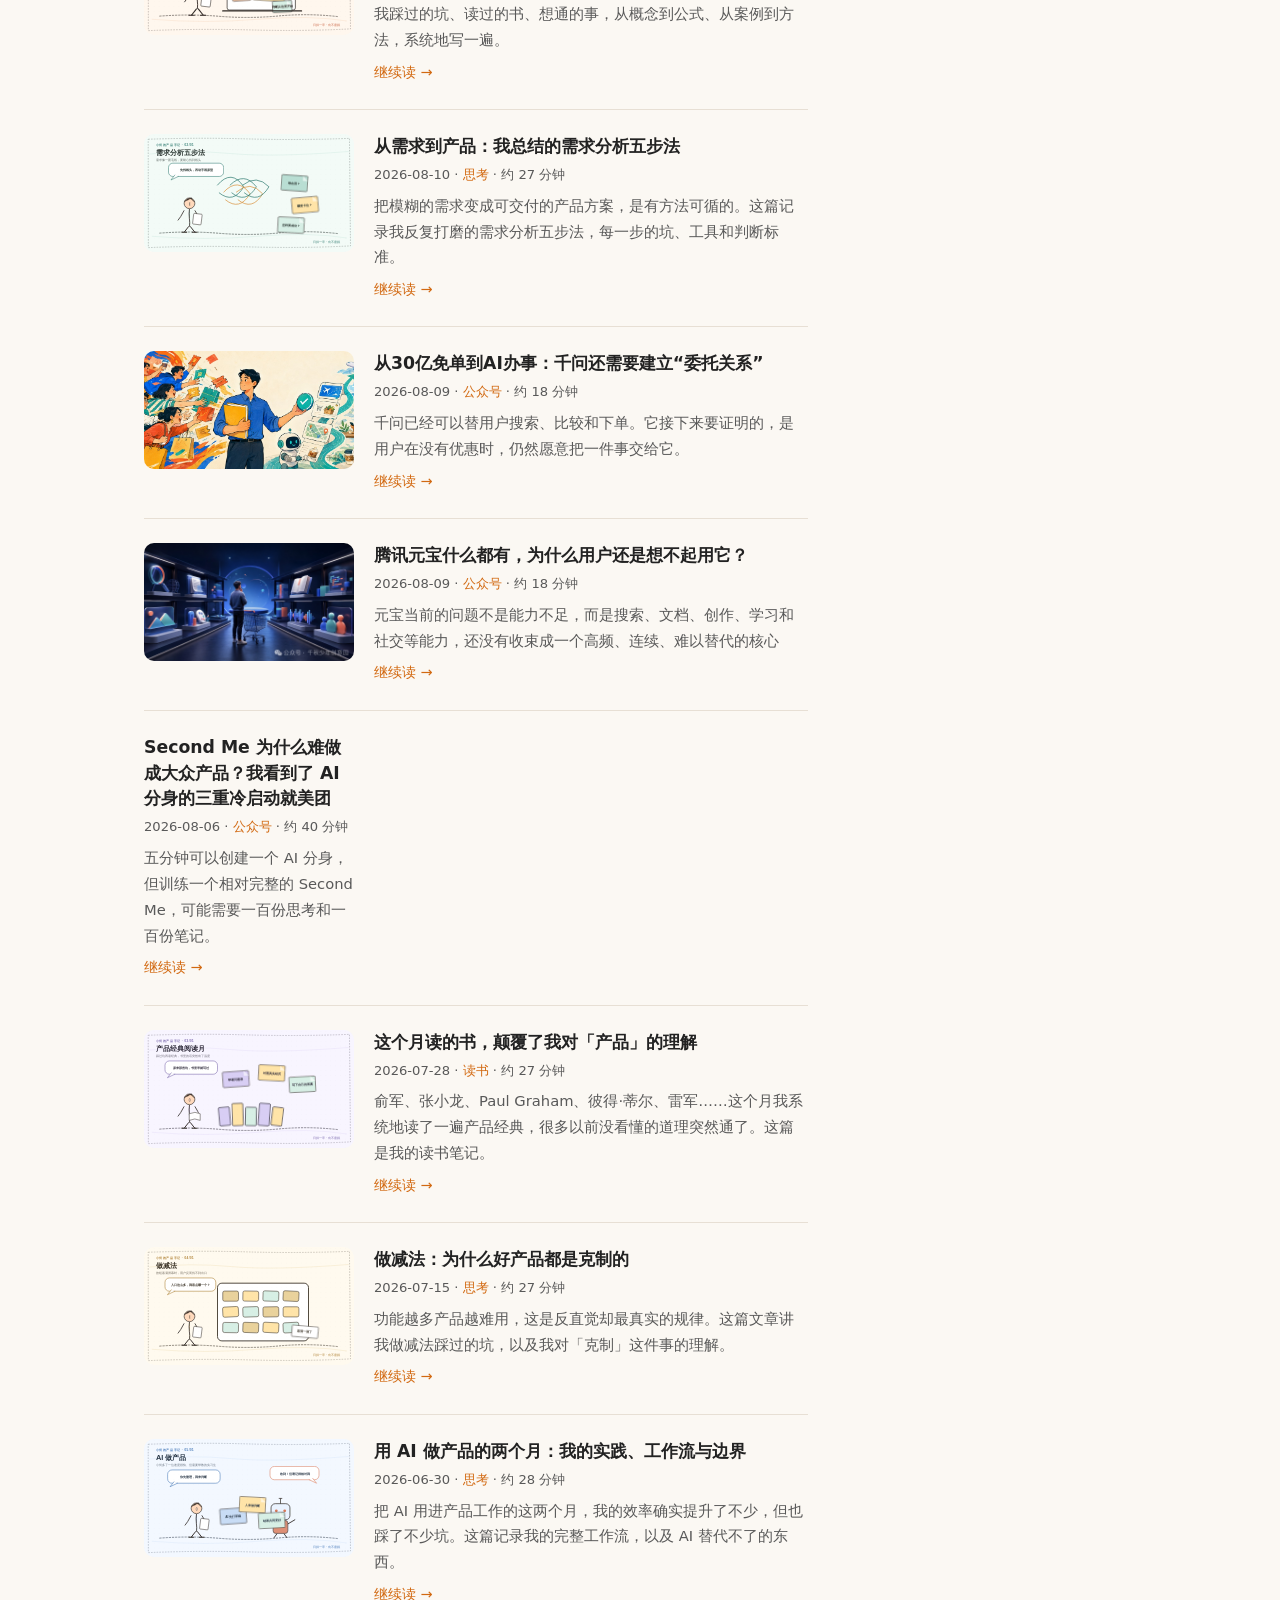
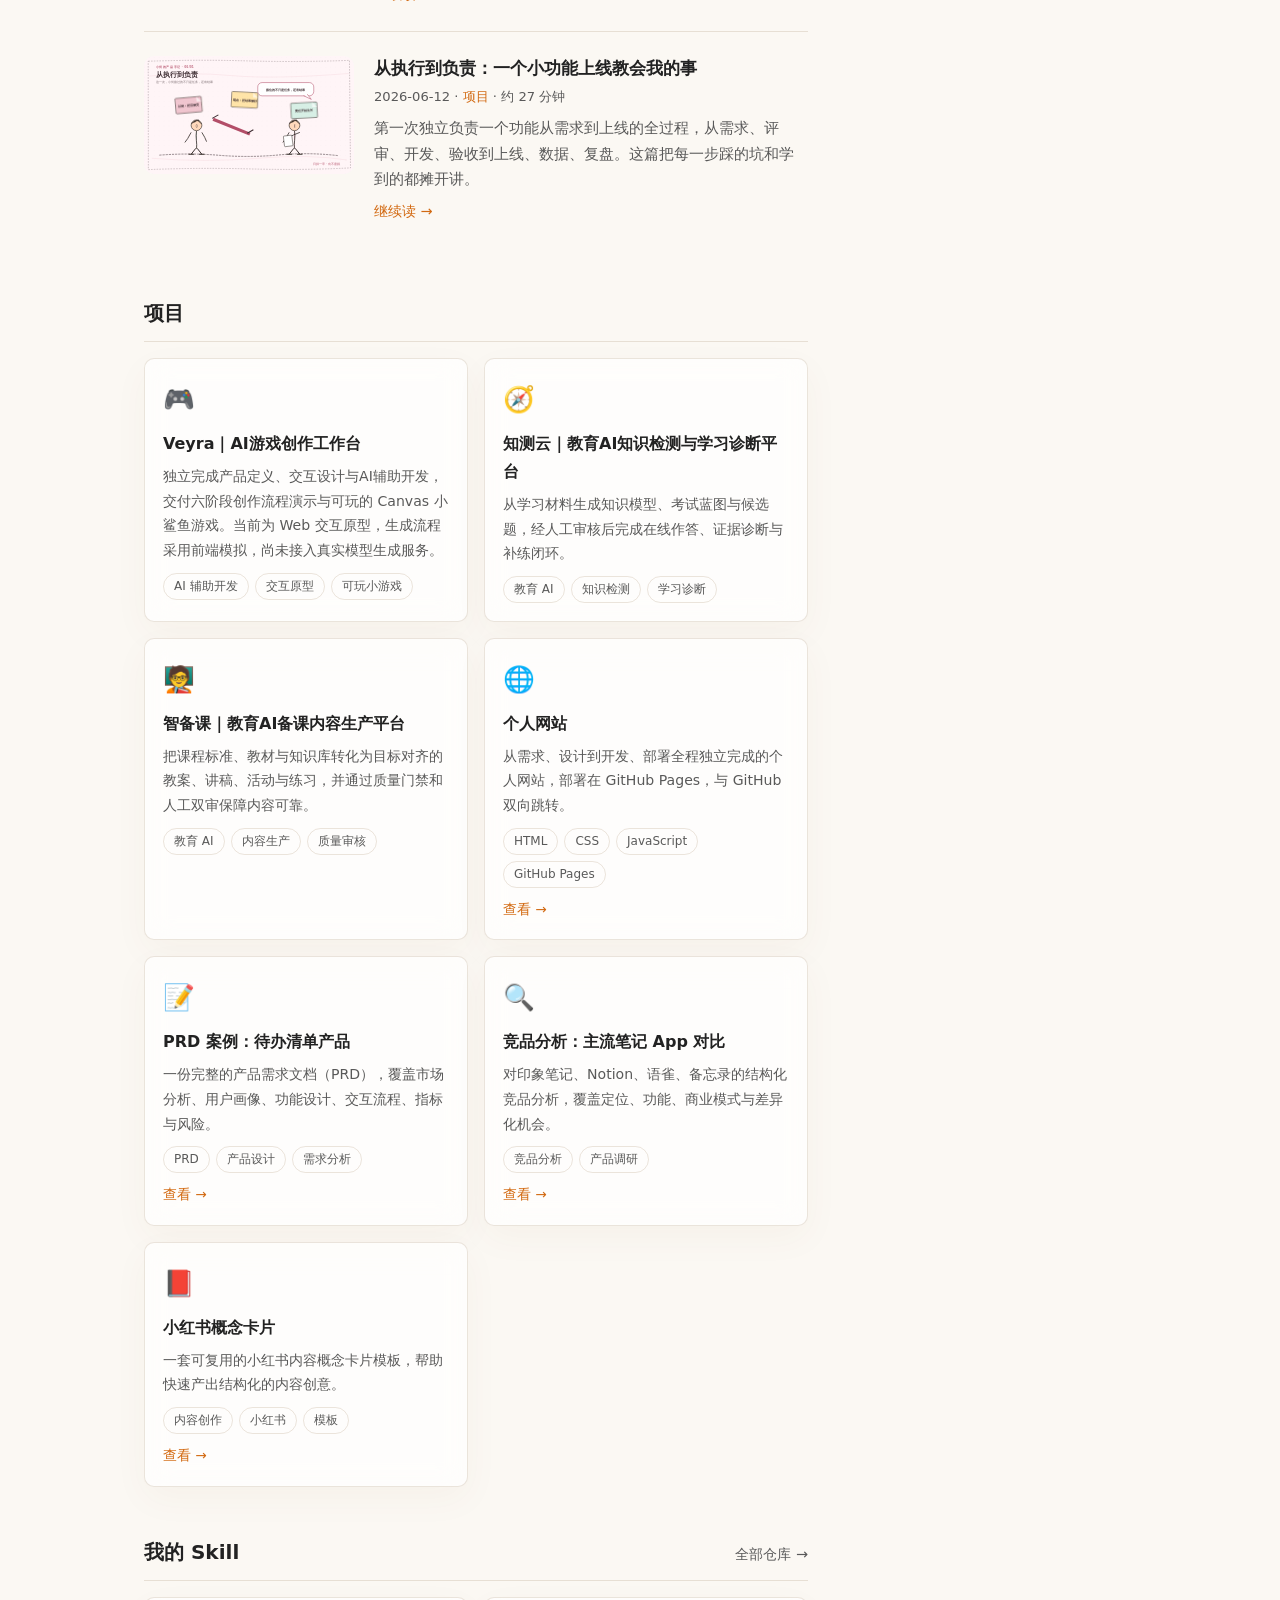
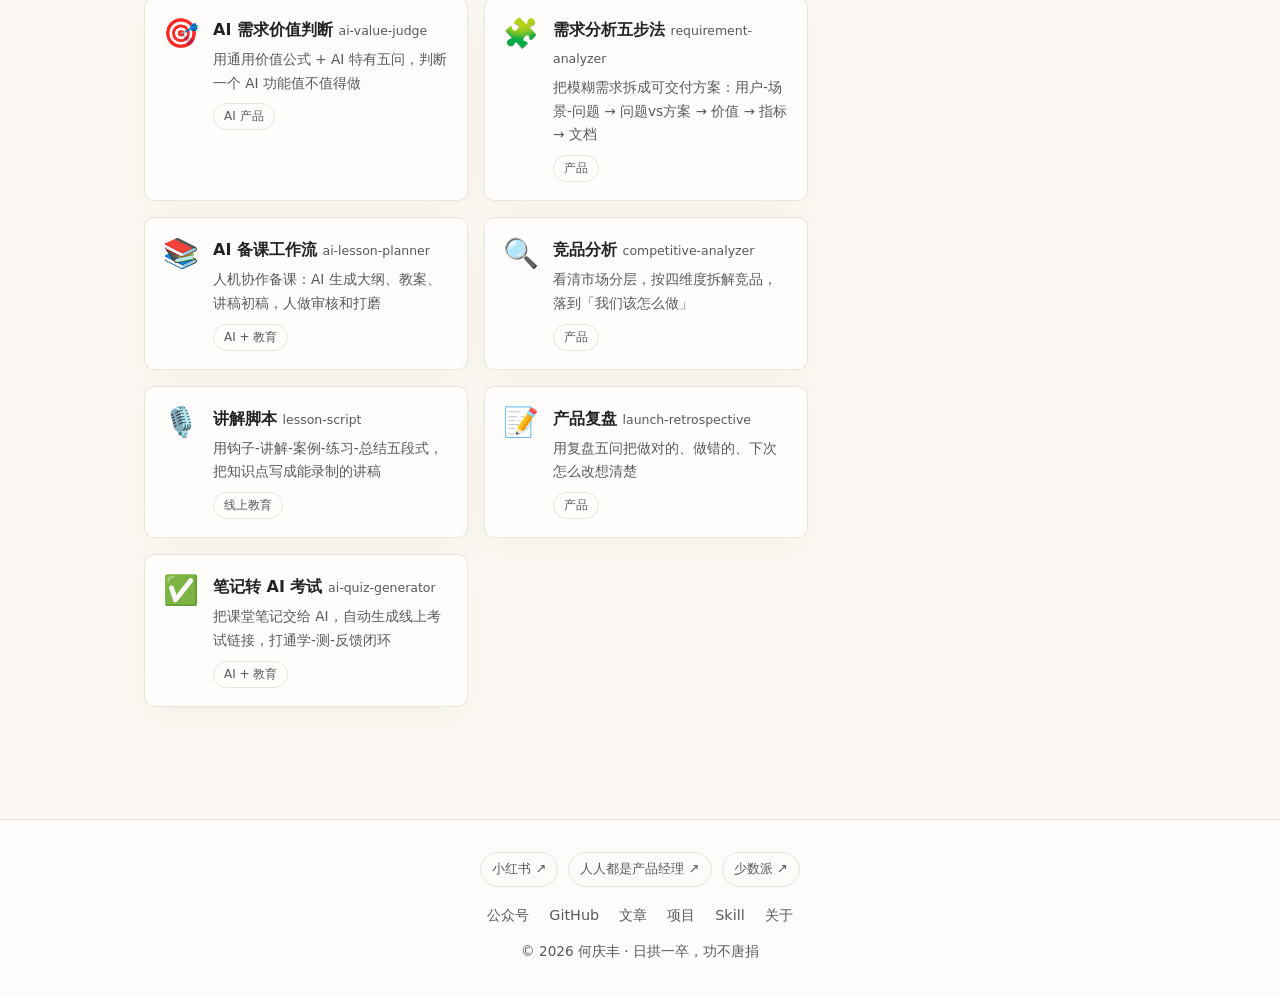
==== commit ae9ac6ec: "Revert "Add public AI practice profile and unified biography" This reverts commit 29512b532c8726463f" ====
--- a/index.html
+++ b/index.html
@@ -3,13 +3,12 @@
 <head>
   <meta charset="UTF-8" />
   <meta name="viewport" content="width=device-width, initial-scale=1.0" />
-  <title>何庆丰｜教育 AI 与 Agent 应用实践</title>
-  <meta name="description" content="何庆丰的个人网站：教育 AI、Agent 工作流、产品评测与项目实践。" />
+  <title>何庆丰 · 日拱一卒</title>
+  <meta name="description" content="何庆丰的个人网站：记录产品思考、AI 实践与项目复盘。" />
   <meta property="og:type" content="website" />
-  <meta property="og:title" content="何庆丰｜教育 AI 与 Agent 应用实践" />
-  <meta property="og:description" content="教育 AI、Agent 工作流、产品评测与项目实践。" />
+  <meta property="og:title" content="何庆丰 · 产品思考与实践" />
+  <meta property="og:description" content="记录产品思考、AI 实践与项目复盘。" />
   <meta name="theme-color" content="#d26911" />
-  <link rel="canonical" href="https://macistone71-jpg.github.io/dujiaoshou1/" />
   <link rel="stylesheet" href="style.css" />
 </head>
 <body>
@@ -29,7 +28,7 @@
         <a href="#projects">项目</a>
         <a href="#skills">Skill</a>
         <a href="#platforms">平台</a>
-        <a href="about.html">关于</a>
+        <a href="#about">关于</a>
         <a href="#" target="_blank" rel="noopener" class="wechat-link nav-wechat">进入公众号 ↗</a>
         <a href="#" target="_blank" rel="noopener" class="github-link">GitHub ↗</a>
       </nav>
@@ -102,11 +101,10 @@
           <div class="avatar" id="sidebar-avatar" title="预留头像位置：把照片地址填到 config.js 的 avatar 即可">何</div>
           <div>
             <div class="about-name" id="sidebar-name">何庆丰</div>
-            <div class="about-meta" id="about-meta">教育 AI · Agent 应用实践</div>
+            <div class="about-meta" id="about-meta">产品经理 · 2 年经验</div>
           </div>
         </div>
         <div class="about-text" id="sidebar-about"></div>
-        <a href="about.html">阅读完整个人介绍 →</a>
       </div>
 
       <div class="widget">
@@ -147,7 +145,7 @@
         <a href="#writing">文章</a>
         <a href="#projects">项目</a>
         <a href="#skills">Skill</a>
-        <a href="about.html">关于</a>
+        <a href="#about">关于</a>
       </div>
       <p>© <span id="year"></span> <span id="footer-name">何庆丰</span> · <span id="footer-slogan">日拱一卒</span></p>
     </div>
